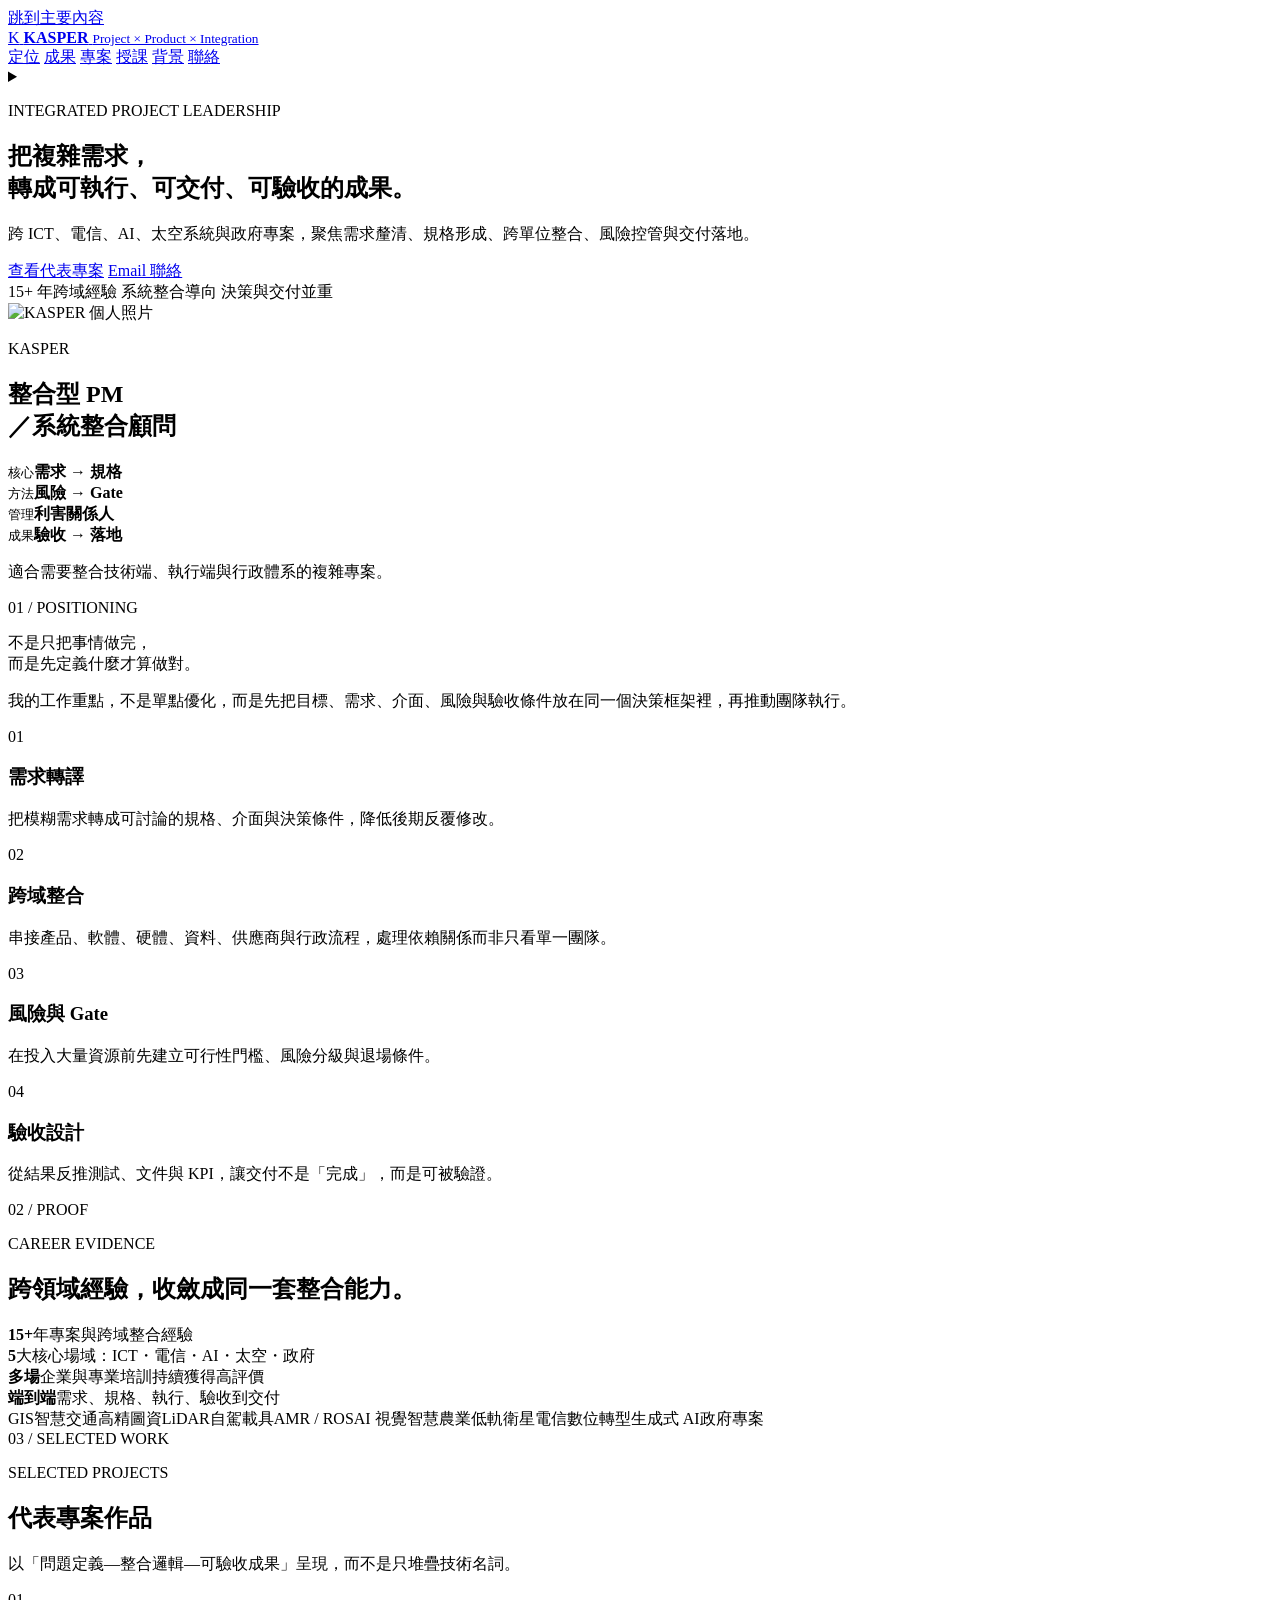
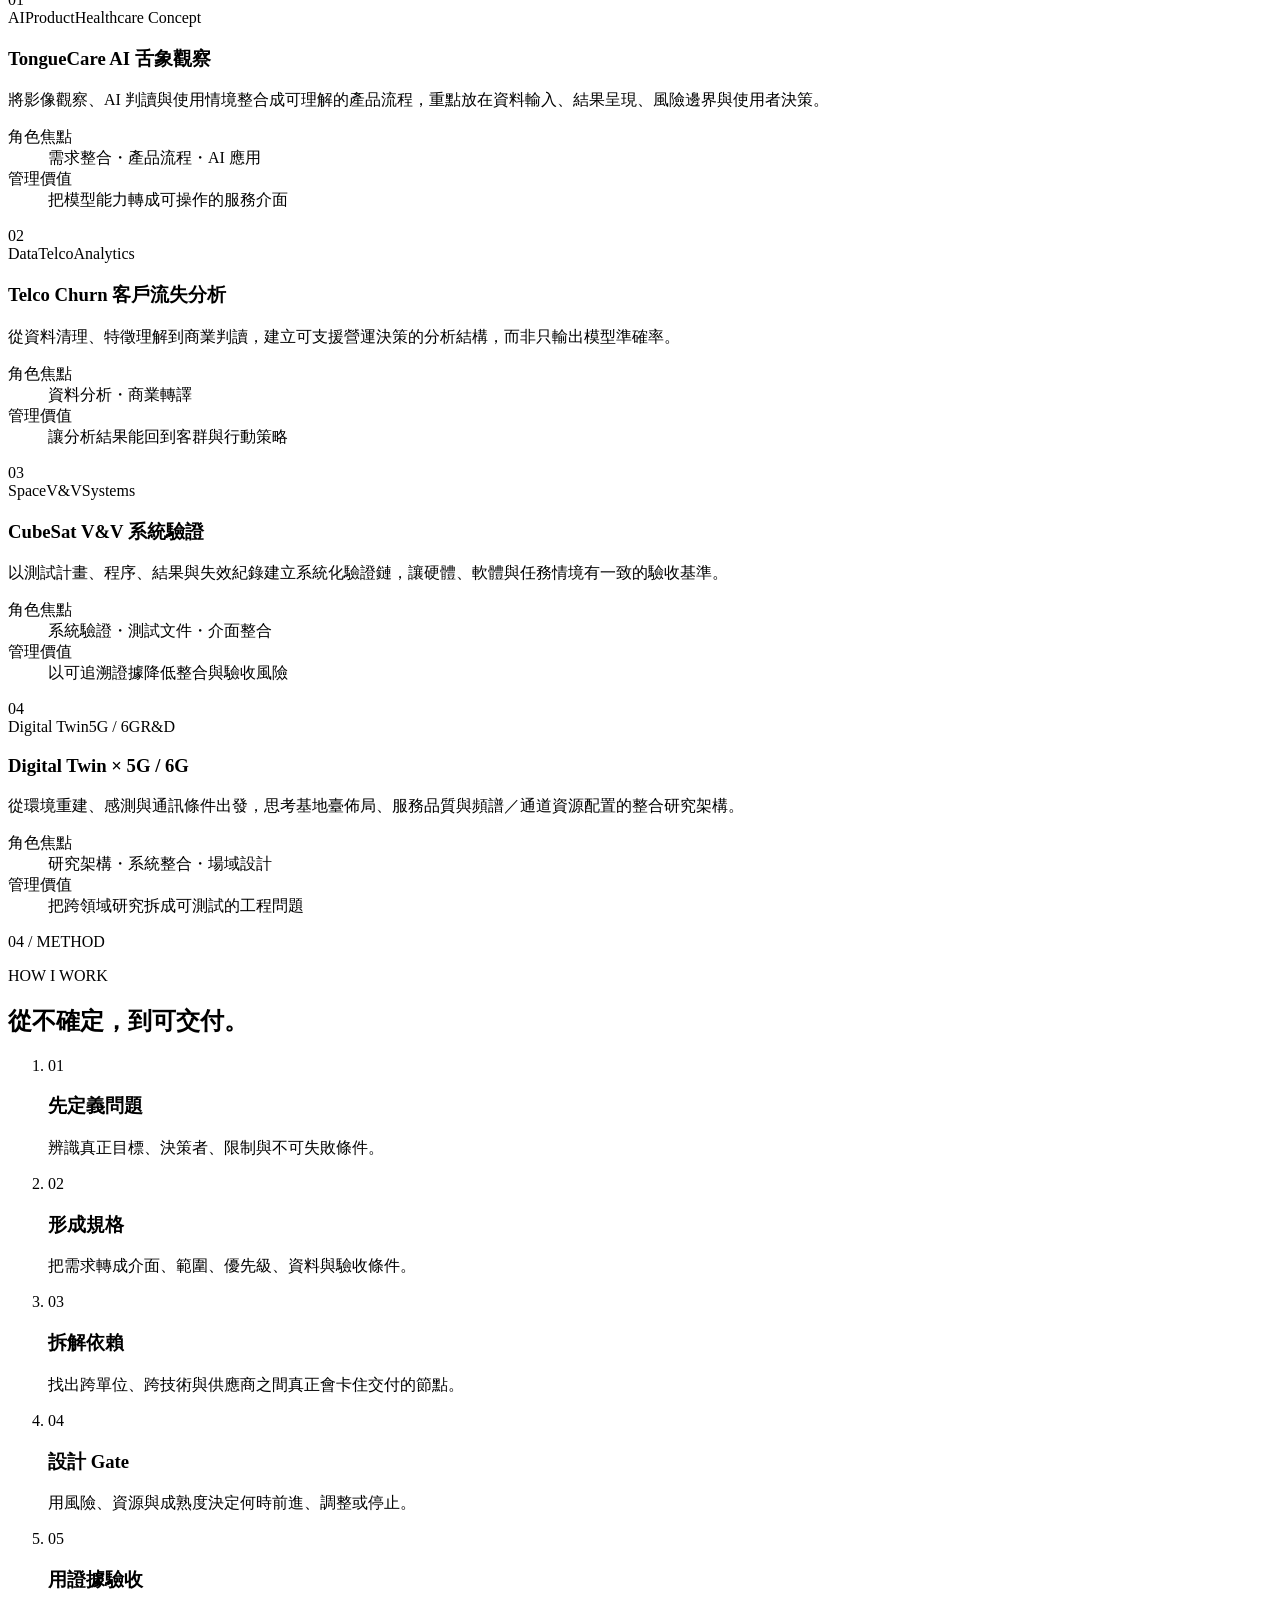
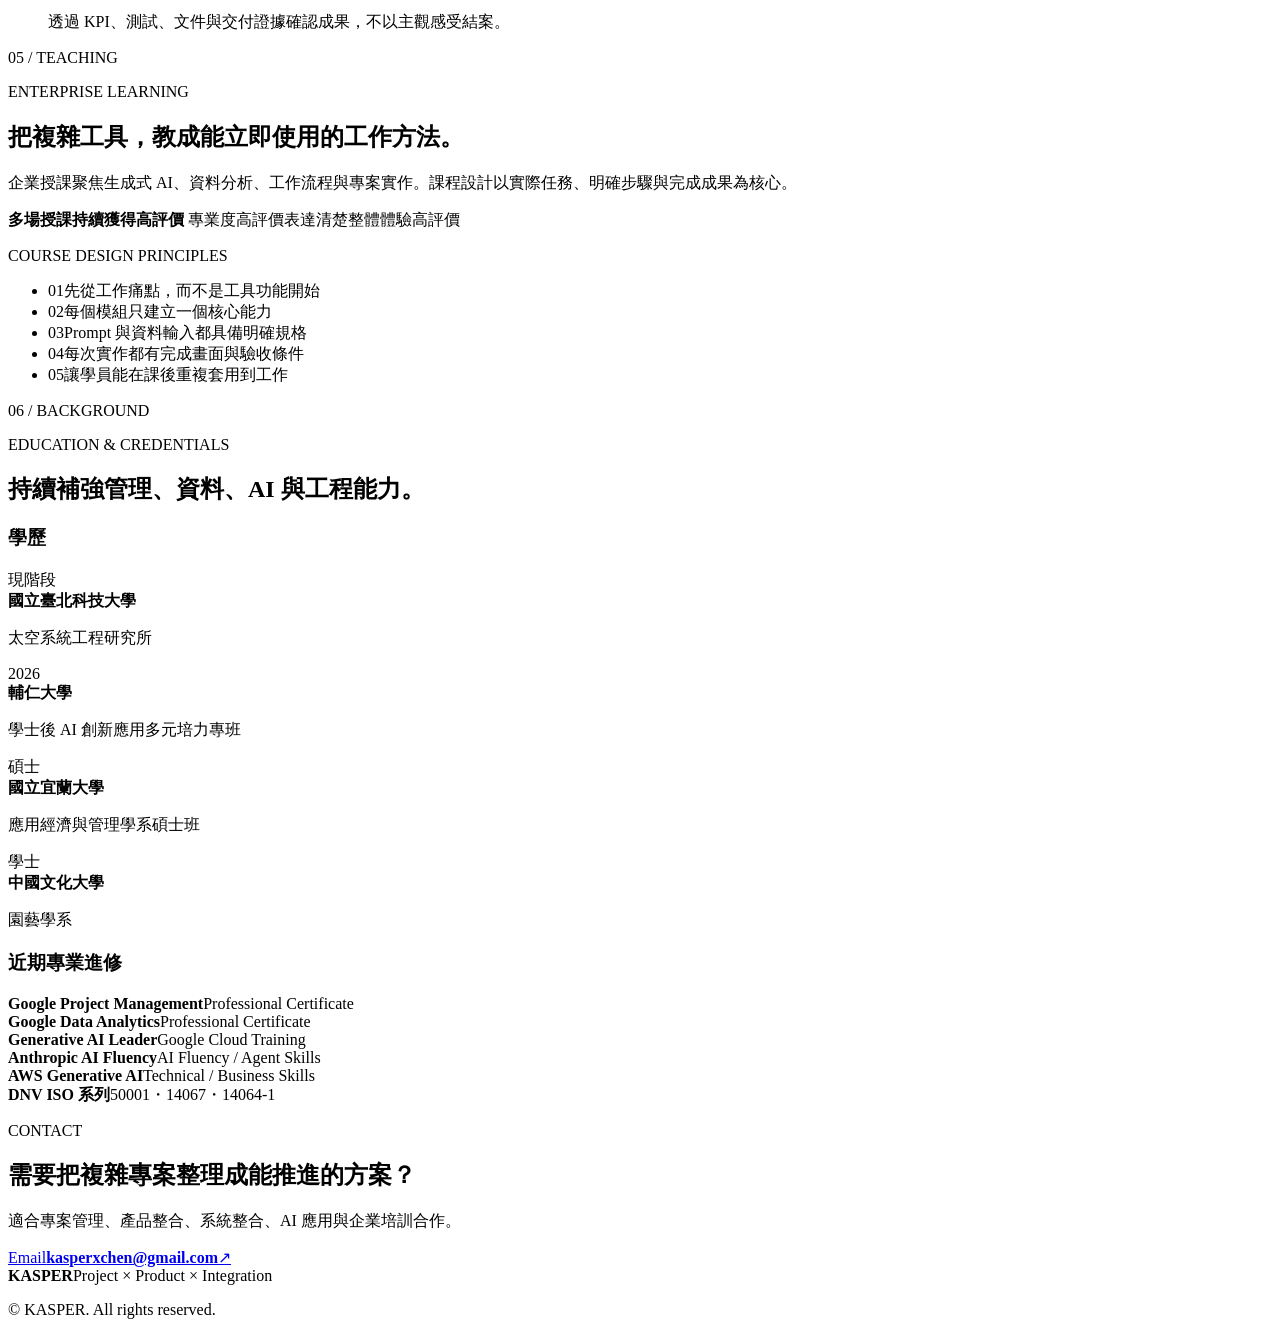
==== kasper-portfolio-v2/index.html @ 7331d490 "Create KASPER portfolio V2 structure" ====
<!doctype html>
<html lang="zh-Hant-TW">
<head>
  <meta charset="utf-8">
  <meta name="viewport" content="width=device-width, initial-scale=1, viewport-fit=cover">
  <meta name="robots" content="noindex,nofollow,noarchive,nosnippet">
  <meta name="color-scheme" content="light">
  <meta name="theme-color" content="#f5f1ea">
  <title>KASPER｜專案・產品・系統整合</title>
  <meta name="description" content="KASPER｜整合型專案與產品經理、系統整合顧問。聚焦需求轉譯、跨域整合、風險控管與可驗收交付。">
  <link rel="stylesheet" href="./styles.css">
  <script defer src="./app.js"></script>
</head>
<body>
  <a class="skip-link" href="#main">跳到主要內容</a>

  <header class="site-header" data-header>
    <div class="shell nav-shell">
      <a class="brand" href="#top" aria-label="KASPER 首頁">
        <span class="brand-mark" aria-hidden="true">K</span>
        <span class="brand-copy">
          <strong>KASPER</strong>
          <small>Project × Product × Integration</small>
        </span>
      </a>

      <nav class="desktop-nav" aria-label="主要導覽">
        <a href="#positioning">定位</a>
        <a href="#proof">成果</a>
        <a href="#projects">專案</a>
        <a href="#teaching">授課</a>
        <a href="#background">背景</a>
        <a class="nav-cta" href="mailto:kasperxchen@gmail.com">聯絡</a>
      </nav>

      <details class="mobile-nav">
        <summary aria-label="開啟導覽選單"><span></span><span></span><span></span></summary>
        <div class="mobile-nav-panel">
          <a href="#positioning">定位</a>
          <a href="#proof">成果</a>
          <a href="#projects">專案</a>
          <a href="#teaching">授課</a>
          <a href="#background">背景</a>
          <a href="mailto:kasperxchen@gmail.com">聯絡</a>
        </div>
      </details>
    </div>
  </header>

  <main id="main">
    <section class="hero" id="top">
      <div class="shell hero-grid">
        <div class="hero-copy reveal">
          <p class="eyebrow">INTEGRATED PROJECT LEADERSHIP</p>
          <h1>把複雜需求，<br>轉成<span>可執行、可交付、可驗收</span>的成果。</h1>
          <p class="hero-lead">跨 ICT、電信、AI、太空系統與政府專案，聚焦需求釐清、規格形成、跨單位整合、風險控管與交付落地。</p>
          <div class="hero-actions">
            <a class="button primary" href="#projects">查看代表專案</a>
            <a class="button secondary" href="mailto:kasperxchen@gmail.com">Email 聯絡</a>
          </div>
          <div class="hero-meta" aria-label="專業定位摘要">
            <span>15+ 年跨域經驗</span>
            <span>系統整合導向</span>
            <span>決策與交付並重</span>
          </div>
        </div>

        <aside class="hero-card reveal" aria-label="KASPER 專業摘要">
          <div class="hero-card-top">
            <div class="portrait-frame">
              <img src="https://avatars.githubusercontent.com/u/45165135?v=4" alt="KASPER 個人照片" width="480" height="480" loading="eager" decoding="async">
            </div>
            <div class="identity-block">
              <p class="identity-kicker">KASPER</p>
              <h2>整合型 PM<br>／系統整合顧問</h2>
            </div>
          </div>
          <div class="hero-card-grid">
            <div><small>核心</small><strong>需求 → 規格</strong></div>
            <div><small>方法</small><strong>風險 → Gate</strong></div>
            <div><small>管理</small><strong>利害關係人</strong></div>
            <div><small>成果</small><strong>驗收 → 落地</strong></div>
          </div>
          <p class="hero-card-note">適合需要整合技術端、執行端與行政體系的複雜專案。</p>
        </aside>
      </div>
    </section>

    <section class="statement" id="positioning">
      <div class="shell statement-grid">
        <div class="section-label reveal">01 / POSITIONING</div>
        <div class="statement-copy reveal">
          <p class="display-quote">不是只把事情做完，<br>而是先定義<span>什麼才算做對。</span></p>
          <p>我的工作重點，不是單點優化，而是先把目標、需求、介面、風險與驗收條件放在同一個決策框架裡，再推動團隊執行。</p>
        </div>
      </div>

      <div class="shell capability-grid">
        <article class="capability-card reveal"><span>01</span><h3>需求轉譯</h3><p>把模糊需求轉成可討論的規格、介面與決策條件，降低後期反覆修改。</p></article>
        <article class="capability-card reveal"><span>02</span><h3>跨域整合</h3><p>串接產品、軟體、硬體、資料、供應商與行政流程，處理依賴關係而非只看單一團隊。</p></article>
        <article class="capability-card reveal"><span>03</span><h3>風險與 Gate</h3><p>在投入大量資源前先建立可行性門檻、風險分級與退場條件。</p></article>
        <article class="capability-card reveal"><span>04</span><h3>驗收設計</h3><p>從結果反推測試、文件與 KPI，讓交付不是「完成」，而是可被驗證。</p></article>
      </div>
    </section>

    <section class="proof-section" id="proof">
      <div class="shell">
        <div class="section-heading reveal">
          <div class="section-label">02 / PROOF</div>
          <div><p class="eyebrow">CAREER EVIDENCE</p><h2>跨領域經驗，收斂成同一套整合能力。</h2></div>
        </div>
        <div class="proof-rail reveal">
          <div class="proof-item"><strong>15+</strong><span>年專案與跨域整合經驗</span></div>
          <div class="proof-item"><strong>5</strong><span>大核心場域：ICT・電信・AI・太空・政府</span></div>
          <div class="proof-item"><strong>多場</strong><span>企業與專業培訓持續獲得高評價</span></div>
          <div class="proof-item"><strong>端到端</strong><span>需求、規格、執行、驗收到交付</span></div>
        </div>
        <div class="domain-cloud reveal" aria-label="跨域經驗">
          <span>GIS</span><span>智慧交通</span><span>高精圖資</span><span>LiDAR</span><span>自駕載具</span><span>AMR / ROS</span><span>AI 視覺</span><span>智慧農業</span><span>低軌衛星</span><span>電信數位轉型</span><span>生成式 AI</span><span>政府專案</span>
        </div>
      </div>
    </section>

    <section class="projects-section" id="projects">
      <div class="shell">
        <div class="section-heading reveal">
          <div class="section-label">03 / SELECTED WORK</div>
          <div><p class="eyebrow">SELECTED PROJECTS</p><h2>代表專案作品</h2><p class="section-intro">以「問題定義—整合邏輯—可驗收成果」呈現，而不是只堆疊技術名詞。</p></div>
        </div>

        <div class="project-grid">
          <article class="project-card project-featured reveal">
            <div class="project-index">01</div>
            <div class="project-body">
              <div class="project-tags"><span>AI</span><span>Product</span><span>Healthcare Concept</span></div>
              <h3>TongueCare AI 舌象觀察</h3>
              <p>將影像觀察、AI 判讀與使用情境整合成可理解的產品流程，重點放在資料輸入、結果呈現、風險邊界與使用者決策。</p>
              <dl><div><dt>角色焦點</dt><dd>需求整合・產品流程・AI 應用</dd></div><div><dt>管理價值</dt><dd>把模型能力轉成可操作的服務介面</dd></div></dl>
            </div>
          </article>

          <article class="project-card reveal">
            <div class="project-index">02</div>
            <div class="project-body">
              <div class="project-tags"><span>Data</span><span>Telco</span><span>Analytics</span></div>
              <h3>Telco Churn 客戶流失分析</h3>
              <p>從資料清理、特徵理解到商業判讀，建立可支援營運決策的分析結構，而非只輸出模型準確率。</p>
              <dl><div><dt>角色焦點</dt><dd>資料分析・商業轉譯</dd></div><div><dt>管理價值</dt><dd>讓分析結果能回到客群與行動策略</dd></div></dl>
            </div>
          </article>

          <article class="project-card reveal">
            <div class="project-index">03</div>
            <div class="project-body">
              <div class="project-tags"><span>Space</span><span>V&amp;V</span><span>Systems</span></div>
              <h3>CubeSat V&amp;V 系統驗證</h3>
              <p>以測試計畫、程序、結果與失效紀錄建立系統化驗證鏈，讓硬體、軟體與任務情境有一致的驗收基準。</p>
              <dl><div><dt>角色焦點</dt><dd>系統驗證・測試文件・介面整合</dd></div><div><dt>管理價值</dt><dd>以可追溯證據降低整合與驗收風險</dd></div></dl>
            </div>
          </article>

          <article class="project-card reveal">
            <div class="project-index">04</div>
            <div class="project-body">
              <div class="project-tags"><span>Digital Twin</span><span>5G / 6G</span><span>R&amp;D</span></div>
              <h3>Digital Twin × 5G / 6G</h3>
              <p>從環境重建、感測與通訊條件出發，思考基地臺佈局、服務品質與頻譜／通道資源配置的整合研究架構。</p>
              <dl><div><dt>角色焦點</dt><dd>研究架構・系統整合・場域設計</dd></div><div><dt>管理價值</dt><dd>把跨領域研究拆成可測試的工程問題</dd></div></dl>
            </div>
          </article>
        </div>
      </div>
    </section>

    <section class="method-section">
      <div class="shell">
        <div class="section-heading reveal">
          <div class="section-label">04 / METHOD</div>
          <div><p class="eyebrow">HOW I WORK</p><h2>從不確定，到可交付。</h2></div>
        </div>
        <ol class="method-list">
          <li class="reveal"><span>01</span><div><h3>先定義問題</h3><p>辨識真正目標、決策者、限制與不可失敗條件。</p></div></li>
          <li class="reveal"><span>02</span><div><h3>形成規格</h3><p>把需求轉成介面、範圍、優先級、資料與驗收條件。</p></div></li>
          <li class="reveal"><span>03</span><div><h3>拆解依賴</h3><p>找出跨單位、跨技術與供應商之間真正會卡住交付的節點。</p></div></li>
          <li class="reveal"><span>04</span><div><h3>設計 Gate</h3><p>用風險、資源與成熟度決定何時前進、調整或停止。</p></div></li>
          <li class="reveal"><span>05</span><div><h3>用證據驗收</h3><p>透過 KPI、測試、文件與交付證據確認成果，不以主觀感受結案。</p></div></li>
        </ol>
      </div>
    </section>

    <section class="teaching-section" id="teaching">
      <div class="shell teaching-grid">
        <div class="teaching-copy reveal">
          <div class="section-label">05 / TEACHING</div>
          <p class="eyebrow">ENTERPRISE LEARNING</p>
          <h2>把複雜工具，教成能立即使用的工作方法。</h2>
          <p>企業授課聚焦生成式 AI、資料分析、工作流程與專案實作。課程設計以實際任務、明確步驟與完成成果為核心。</p>
          <div class="teaching-proof">
            <strong>多場授課持續獲得高評價</strong>
            <span>專業度高評價</span><span>表達清楚</span><span>整體體驗高評價</span>
          </div>
        </div>
        <div class="teaching-panel reveal">
          <p class="panel-kicker">COURSE DESIGN PRINCIPLES</p>
          <ul>
            <li><span>01</span>先從工作痛點，而不是工具功能開始</li>
            <li><span>02</span>每個模組只建立一個核心能力</li>
            <li><span>03</span>Prompt 與資料輸入都具備明確規格</li>
            <li><span>04</span>每次實作都有完成畫面與驗收條件</li>
            <li><span>05</span>讓學員能在課後重複套用到工作</li>
          </ul>
        </div>
      </div>
    </section>

    <section class="background-section" id="background">
      <div class="shell">
        <div class="section-heading reveal">
          <div class="section-label">06 / BACKGROUND</div>
          <div><p class="eyebrow">EDUCATION & CREDENTIALS</p><h2>持續補強管理、資料、AI 與工程能力。</h2></div>
        </div>
        <div class="background-grid">
          <div class="background-column reveal">
            <h3>學歷</h3>
            <div class="timeline-item"><span>現階段</span><div><strong>國立臺北科技大學</strong><p>太空系統工程研究所</p></div></div>
            <div class="timeline-item"><span>2026</span><div><strong>輔仁大學</strong><p>學士後 AI 創新應用多元培力專班</p></div></div>
            <div class="timeline-item"><span>碩士</span><div><strong>國立宜蘭大學</strong><p>應用經濟與管理學系碩士班</p></div></div>
            <div class="timeline-item"><span>學士</span><div><strong>中國文化大學</strong><p>園藝學系</p></div></div>
          </div>
          <div class="background-column reveal">
            <h3>近期專業進修</h3>
            <div class="credential-stack">
              <div><strong>Google Project Management</strong><span>Professional Certificate</span></div>
              <div><strong>Google Data Analytics</strong><span>Professional Certificate</span></div>
              <div><strong>Generative AI Leader</strong><span>Google Cloud Training</span></div>
              <div><strong>Anthropic AI Fluency</strong><span>AI Fluency / Agent Skills</span></div>
              <div><strong>AWS Generative AI</strong><span>Technical / Business Skills</span></div>
              <div><strong>DNV ISO 系列</strong><span>50001・14067・14064-1</span></div>
            </div>
          </div>
        </div>
      </div>
    </section>

    <section class="contact-section">
      <div class="shell contact-card reveal">
        <div>
          <p class="eyebrow">CONTACT</p>
          <h2>需要把複雜專案整理成能推進的方案？</h2>
          <p>適合專案管理、產品整合、系統整合、AI 應用與企業培訓合作。</p>
        </div>
        <a class="contact-link" href="mailto:kasperxchen@gmail.com"><span>Email</span><strong>kasperxchen@gmail.com</strong><span aria-hidden="true">↗</span></a>
      </div>
    </section>
  </main>

  <footer class="site-footer">
    <div class="shell footer-inner">
      <div><strong>KASPER</strong><span>Project × Product × Integration</span></div>
      <p>© <span data-year></span> KASPER. All rights reserved.</p>
    </div>
  </footer>
</body>
</html>
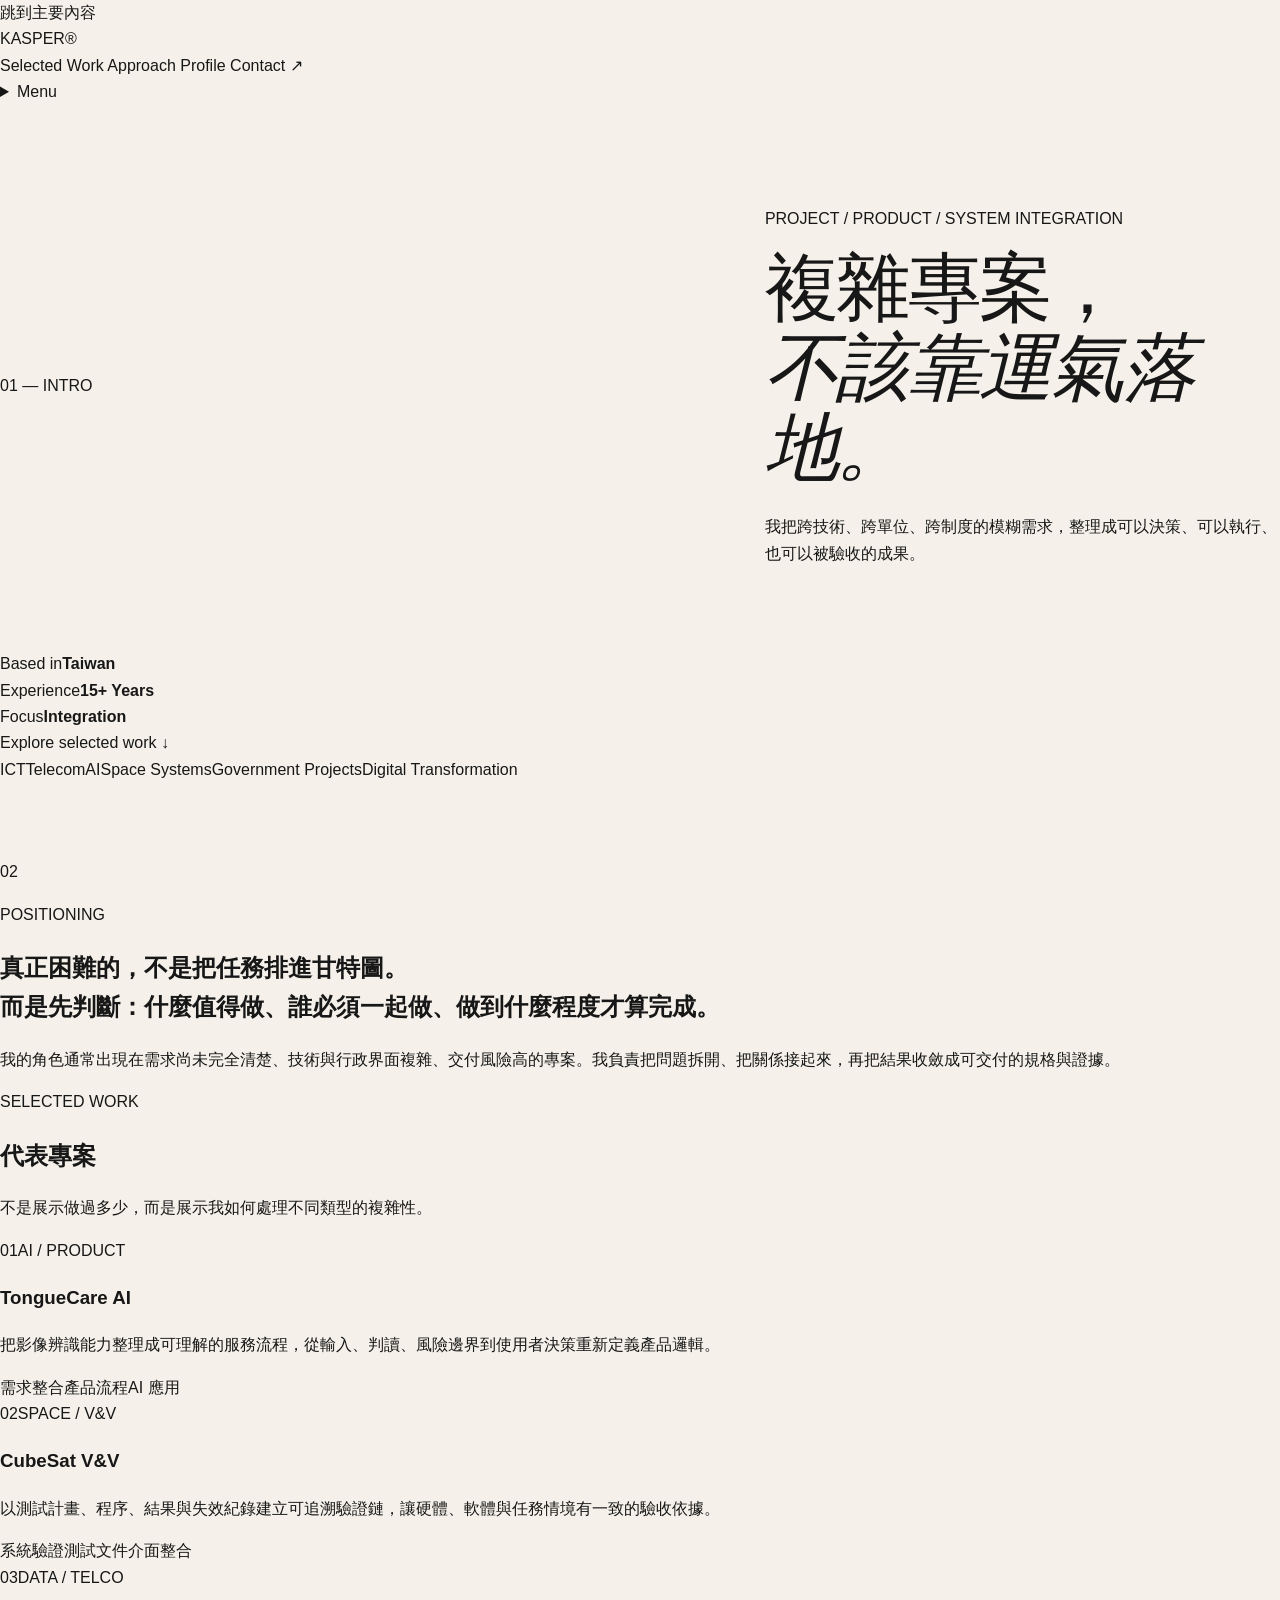
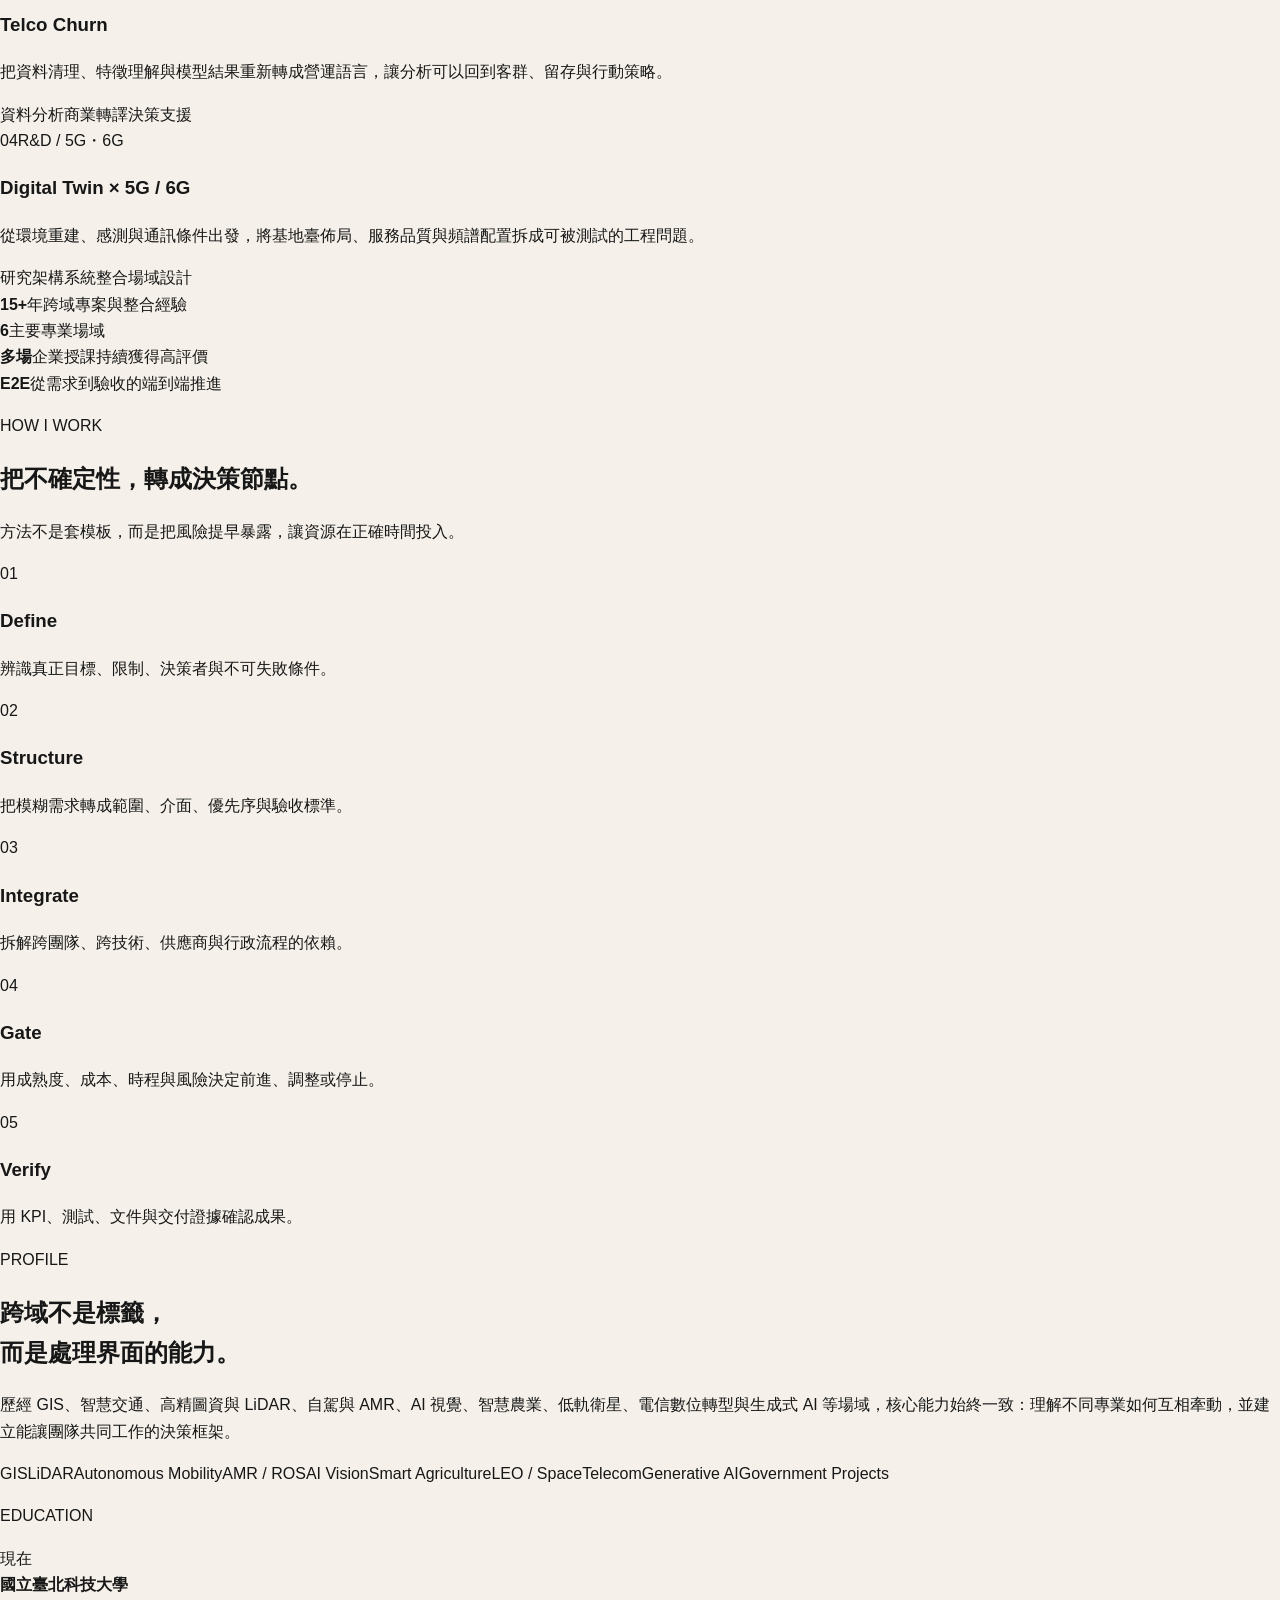
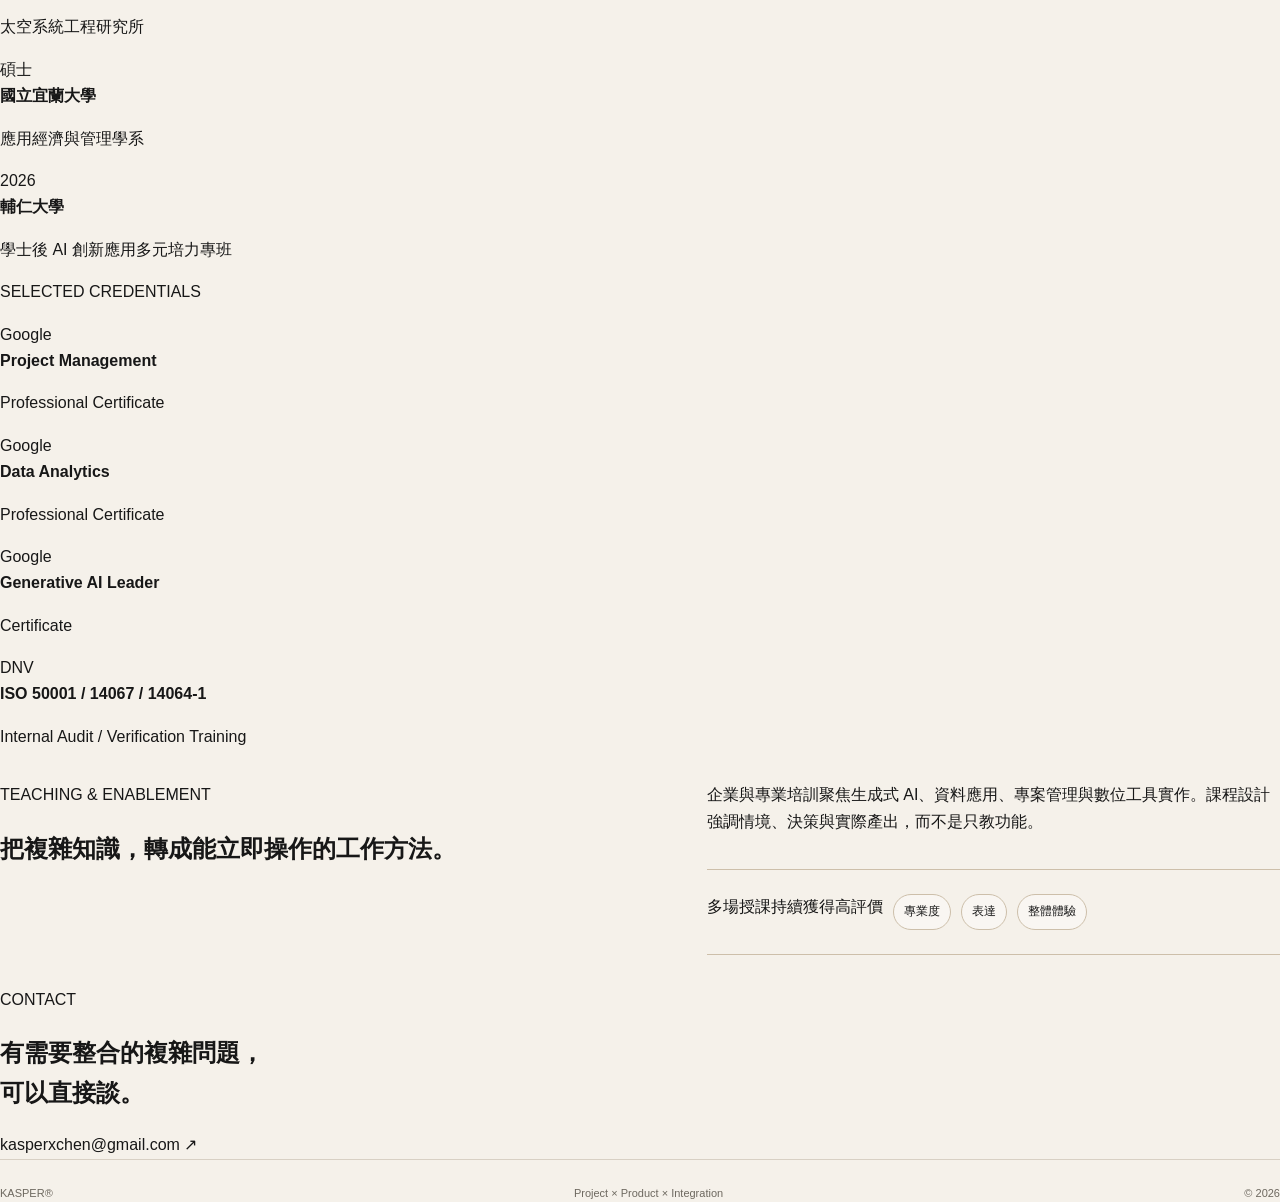
==== commit 8942f97f: "Redesign portfolio with premium editorial direction" ====
--- a/kasper-portfolio-v2/index.html
+++ b/kasper-portfolio-v2/index.html
@@ -2,46 +2,33 @@
 <html lang="zh-Hant-TW">
 <head>
   <meta charset="utf-8">
-  <meta name="viewport" content="width=device-width, initial-scale=1, viewport-fit=cover">
+  <meta name="viewport" content="width=device-width,initial-scale=1,viewport-fit=cover">
   <meta name="robots" content="noindex,nofollow,noarchive,nosnippet">
-  <meta name="color-scheme" content="light">
-  <meta name="theme-color" content="#f5f1ea">
-  <title>KASPER｜專案・產品・系統整合</title>
-  <meta name="description" content="KASPER｜整合型專案與產品經理、系統整合顧問。聚焦需求轉譯、跨域整合、風險控管與可驗收交付。">
+  <meta name="theme-color" content="#0d0d0d">
+  <title>KASPER｜Complex Projects, Made Deliverable.</title>
+  <meta name="description" content="KASPER｜整合型專案與產品經理、系統整合顧問。跨 ICT、電信、AI、太空系統與政府專案，專注需求轉譯、跨域整合、風險控管與可驗收交付。">
   <link rel="stylesheet" href="./styles.css">
   <script defer src="./app.js"></script>
 </head>
 <body>
-  <a class="skip-link" href="#main">跳到主要內容</a>
-
-  <header class="site-header" data-header>
-    <div class="shell nav-shell">
-      <a class="brand" href="#top" aria-label="KASPER 首頁">
-        <span class="brand-mark" aria-hidden="true">K</span>
-        <span class="brand-copy">
-          <strong>KASPER</strong>
-          <small>Project × Product × Integration</small>
-        </span>
-      </a>
-
-      <nav class="desktop-nav" aria-label="主要導覽">
-        <a href="#positioning">定位</a>
-        <a href="#proof">成果</a>
-        <a href="#projects">專案</a>
-        <a href="#teaching">授課</a>
-        <a href="#background">背景</a>
-        <a class="nav-cta" href="mailto:kasperxchen@gmail.com">聯絡</a>
+  <a class="skip" href="#main">跳到主要內容</a>
+
+  <header class="topbar">
+    <div class="wrap nav">
+      <a class="wordmark" href="#top" aria-label="KASPER 首頁">KASPER<span>®</span></a>
+      <nav class="navlinks" aria-label="主要導覽">
+        <a href="#work">Selected Work</a>
+        <a href="#approach">Approach</a>
+        <a href="#profile">Profile</a>
+        <a href="mailto:kasperxchen@gmail.com">Contact ↗</a>
       </nav>
-
-      <details class="mobile-nav">
-        <summary aria-label="開啟導覽選單"><span></span><span></span><span></span></summary>
-        <div class="mobile-nav-panel">
-          <a href="#positioning">定位</a>
-          <a href="#proof">成果</a>
-          <a href="#projects">專案</a>
-          <a href="#teaching">授課</a>
-          <a href="#background">背景</a>
-          <a href="mailto:kasperxchen@gmail.com">聯絡</a>
+      <details class="mobile-menu">
+        <summary aria-label="開啟選單">Menu</summary>
+        <div class="mobile-panel">
+          <a href="#work">Selected Work</a>
+          <a href="#approach">Approach</a>
+          <a href="#profile">Profile</a>
+          <a href="mailto:kasperxchen@gmail.com">Contact ↗</a>
         </div>
       </details>
     </div>
@@ -49,216 +36,170 @@
 
   <main id="main">
     <section class="hero" id="top">
-      <div class="shell hero-grid">
-        <div class="hero-copy reveal">
-          <p class="eyebrow">INTEGRATED PROJECT LEADERSHIP</p>
-          <h1>把複雜需求，<br>轉成<span>可執行、可交付、可驗收</span>的成果。</h1>
-          <p class="hero-lead">跨 ICT、電信、AI、太空系統與政府專案，聚焦需求釐清、規格形成、跨單位整合、風險控管與交付落地。</p>
-          <div class="hero-actions">
-            <a class="button primary" href="#projects">查看代表專案</a>
-            <a class="button secondary" href="mailto:kasperxchen@gmail.com">Email 聯絡</a>
-          </div>
-          <div class="hero-meta" aria-label="專業定位摘要">
-            <span>15+ 年跨域經驗</span>
-            <span>系統整合導向</span>
-            <span>決策與交付並重</span>
-          </div>
-        </div>
-
-        <aside class="hero-card reveal" aria-label="KASPER 專業摘要">
-          <div class="hero-card-top">
-            <div class="portrait-frame">
-              <img src="https://avatars.githubusercontent.com/u/45165135?v=4" alt="KASPER 個人照片" width="480" height="480" loading="eager" decoding="async">
-            </div>
-            <div class="identity-block">
-              <p class="identity-kicker">KASPER</p>
-              <h2>整合型 PM<br>／系統整合顧問</h2>
-            </div>
-          </div>
-          <div class="hero-card-grid">
-            <div><small>核心</small><strong>需求 → 規格</strong></div>
-            <div><small>方法</small><strong>風險 → Gate</strong></div>
-            <div><small>管理</small><strong>利害關係人</strong></div>
-            <div><small>成果</small><strong>驗收 → 落地</strong></div>
-          </div>
-          <p class="hero-card-note">適合需要整合技術端、執行端與行政體系的複雜專案。</p>
-        </aside>
-      </div>
-    </section>
-
-    <section class="statement" id="positioning">
-      <div class="shell statement-grid">
-        <div class="section-label reveal">01 / POSITIONING</div>
-        <div class="statement-copy reveal">
-          <p class="display-quote">不是只把事情做完，<br>而是先定義<span>什麼才算做對。</span></p>
-          <p>我的工作重點，不是單點優化，而是先把目標、需求、介面、風險與驗收條件放在同一個決策框架裡，再推動團隊執行。</p>
-        </div>
-      </div>
-
-      <div class="shell capability-grid">
-        <article class="capability-card reveal"><span>01</span><h3>需求轉譯</h3><p>把模糊需求轉成可討論的規格、介面與決策條件，降低後期反覆修改。</p></article>
-        <article class="capability-card reveal"><span>02</span><h3>跨域整合</h3><p>串接產品、軟體、硬體、資料、供應商與行政流程，處理依賴關係而非只看單一團隊。</p></article>
-        <article class="capability-card reveal"><span>03</span><h3>風險與 Gate</h3><p>在投入大量資源前先建立可行性門檻、風險分級與退場條件。</p></article>
-        <article class="capability-card reveal"><span>04</span><h3>驗收設計</h3><p>從結果反推測試、文件與 KPI，讓交付不是「完成」，而是可被驗證。</p></article>
-      </div>
-    </section>
-
-    <section class="proof-section" id="proof">
-      <div class="shell">
-        <div class="section-heading reveal">
-          <div class="section-label">02 / PROOF</div>
-          <div><p class="eyebrow">CAREER EVIDENCE</p><h2>跨領域經驗，收斂成同一套整合能力。</h2></div>
-        </div>
-        <div class="proof-rail reveal">
-          <div class="proof-item"><strong>15+</strong><span>年專案與跨域整合經驗</span></div>
-          <div class="proof-item"><strong>5</strong><span>大核心場域：ICT・電信・AI・太空・政府</span></div>
-          <div class="proof-item"><strong>多場</strong><span>企業與專業培訓持續獲得高評價</span></div>
-          <div class="proof-item"><strong>端到端</strong><span>需求、規格、執行、驗收到交付</span></div>
-        </div>
-        <div class="domain-cloud reveal" aria-label="跨域經驗">
-          <span>GIS</span><span>智慧交通</span><span>高精圖資</span><span>LiDAR</span><span>自駕載具</span><span>AMR / ROS</span><span>AI 視覺</span><span>智慧農業</span><span>低軌衛星</span><span>電信數位轉型</span><span>生成式 AI</span><span>政府專案</span>
-        </div>
-      </div>
-    </section>
-
-    <section class="projects-section" id="projects">
-      <div class="shell">
-        <div class="section-heading reveal">
-          <div class="section-label">03 / SELECTED WORK</div>
-          <div><p class="eyebrow">SELECTED PROJECTS</p><h2>代表專案作品</h2><p class="section-intro">以「問題定義—整合邏輯—可驗收成果」呈現，而不是只堆疊技術名詞。</p></div>
-        </div>
-
-        <div class="project-grid">
-          <article class="project-card project-featured reveal">
-            <div class="project-index">01</div>
-            <div class="project-body">
-              <div class="project-tags"><span>AI</span><span>Product</span><span>Healthcare Concept</span></div>
-              <h3>TongueCare AI 舌象觀察</h3>
-              <p>將影像觀察、AI 判讀與使用情境整合成可理解的產品流程，重點放在資料輸入、結果呈現、風險邊界與使用者決策。</p>
-              <dl><div><dt>角色焦點</dt><dd>需求整合・產品流程・AI 應用</dd></div><div><dt>管理價值</dt><dd>把模型能力轉成可操作的服務介面</dd></div></dl>
-            </div>
-          </article>
-
-          <article class="project-card reveal">
-            <div class="project-index">02</div>
-            <div class="project-body">
-              <div class="project-tags"><span>Data</span><span>Telco</span><span>Analytics</span></div>
-              <h3>Telco Churn 客戶流失分析</h3>
-              <p>從資料清理、特徵理解到商業判讀，建立可支援營運決策的分析結構，而非只輸出模型準確率。</p>
-              <dl><div><dt>角色焦點</dt><dd>資料分析・商業轉譯</dd></div><div><dt>管理價值</dt><dd>讓分析結果能回到客群與行動策略</dd></div></dl>
-            </div>
-          </article>
-
-          <article class="project-card reveal">
-            <div class="project-index">03</div>
-            <div class="project-body">
-              <div class="project-tags"><span>Space</span><span>V&amp;V</span><span>Systems</span></div>
-              <h3>CubeSat V&amp;V 系統驗證</h3>
-              <p>以測試計畫、程序、結果與失效紀錄建立系統化驗證鏈，讓硬體、軟體與任務情境有一致的驗收基準。</p>
-              <dl><div><dt>角色焦點</dt><dd>系統驗證・測試文件・介面整合</dd></div><div><dt>管理價值</dt><dd>以可追溯證據降低整合與驗收風險</dd></div></dl>
-            </div>
-          </article>
-
-          <article class="project-card reveal">
-            <div class="project-index">04</div>
-            <div class="project-body">
-              <div class="project-tags"><span>Digital Twin</span><span>5G / 6G</span><span>R&amp;D</span></div>
-              <h3>Digital Twin × 5G / 6G</h3>
-              <p>從環境重建、感測與通訊條件出發，思考基地臺佈局、服務品質與頻譜／通道資源配置的整合研究架構。</p>
-              <dl><div><dt>角色焦點</dt><dd>研究架構・系統整合・場域設計</dd></div><div><dt>管理價值</dt><dd>把跨領域研究拆成可測試的工程問題</dd></div></dl>
-            </div>
-          </article>
-        </div>
-      </div>
-    </section>
-
-    <section class="method-section">
-      <div class="shell">
-        <div class="section-heading reveal">
-          <div class="section-label">04 / METHOD</div>
-          <div><p class="eyebrow">HOW I WORK</p><h2>從不確定，到可交付。</h2></div>
-        </div>
-        <ol class="method-list">
-          <li class="reveal"><span>01</span><div><h3>先定義問題</h3><p>辨識真正目標、決策者、限制與不可失敗條件。</p></div></li>
-          <li class="reveal"><span>02</span><div><h3>形成規格</h3><p>把需求轉成介面、範圍、優先級、資料與驗收條件。</p></div></li>
-          <li class="reveal"><span>03</span><div><h3>拆解依賴</h3><p>找出跨單位、跨技術與供應商之間真正會卡住交付的節點。</p></div></li>
-          <li class="reveal"><span>04</span><div><h3>設計 Gate</h3><p>用風險、資源與成熟度決定何時前進、調整或停止。</p></div></li>
-          <li class="reveal"><span>05</span><div><h3>用證據驗收</h3><p>透過 KPI、測試、文件與交付證據確認成果，不以主觀感受結案。</p></div></li>
-        </ol>
-      </div>
-    </section>
-
-    <section class="teaching-section" id="teaching">
-      <div class="shell teaching-grid">
-        <div class="teaching-copy reveal">
-          <div class="section-label">05 / TEACHING</div>
-          <p class="eyebrow">ENTERPRISE LEARNING</p>
-          <h2>把複雜工具，教成能立即使用的工作方法。</h2>
-          <p>企業授課聚焦生成式 AI、資料分析、工作流程與專案實作。課程設計以實際任務、明確步驟與完成成果為核心。</p>
-          <div class="teaching-proof">
-            <strong>多場授課持續獲得高評價</strong>
-            <span>專業度高評價</span><span>表達清楚</span><span>整體體驗高評價</span>
-          </div>
-        </div>
-        <div class="teaching-panel reveal">
-          <p class="panel-kicker">COURSE DESIGN PRINCIPLES</p>
-          <ul>
-            <li><span>01</span>先從工作痛點，而不是工具功能開始</li>
-            <li><span>02</span>每個模組只建立一個核心能力</li>
-            <li><span>03</span>Prompt 與資料輸入都具備明確規格</li>
-            <li><span>04</span>每次實作都有完成畫面與驗收條件</li>
-            <li><span>05</span>讓學員能在課後重複套用到工作</li>
-          </ul>
-        </div>
-      </div>
-    </section>
-
-    <section class="background-section" id="background">
-      <div class="shell">
-        <div class="section-heading reveal">
-          <div class="section-label">06 / BACKGROUND</div>
-          <div><p class="eyebrow">EDUCATION & CREDENTIALS</p><h2>持續補強管理、資料、AI 與工程能力。</h2></div>
-        </div>
-        <div class="background-grid">
-          <div class="background-column reveal">
-            <h3>學歷</h3>
-            <div class="timeline-item"><span>現階段</span><div><strong>國立臺北科技大學</strong><p>太空系統工程研究所</p></div></div>
-            <div class="timeline-item"><span>2026</span><div><strong>輔仁大學</strong><p>學士後 AI 創新應用多元培力專班</p></div></div>
-            <div class="timeline-item"><span>碩士</span><div><strong>國立宜蘭大學</strong><p>應用經濟與管理學系碩士班</p></div></div>
-            <div class="timeline-item"><span>學士</span><div><strong>中國文化大學</strong><p>園藝學系</p></div></div>
-          </div>
-          <div class="background-column reveal">
-            <h3>近期專業進修</h3>
-            <div class="credential-stack">
-              <div><strong>Google Project Management</strong><span>Professional Certificate</span></div>
-              <div><strong>Google Data Analytics</strong><span>Professional Certificate</span></div>
-              <div><strong>Generative AI Leader</strong><span>Google Cloud Training</span></div>
-              <div><strong>Anthropic AI Fluency</strong><span>AI Fluency / Agent Skills</span></div>
-              <div><strong>AWS Generative AI</strong><span>Technical / Business Skills</span></div>
-              <div><strong>DNV ISO 系列</strong><span>50001・14067・14064-1</span></div>
-            </div>
-          </div>
-        </div>
-      </div>
-    </section>
-
-    <section class="contact-section">
-      <div class="shell contact-card reveal">
-        <div>
-          <p class="eyebrow">CONTACT</p>
-          <h2>需要把複雜專案整理成能推進的方案？</h2>
-          <p>適合專案管理、產品整合、系統整合、AI 應用與企業培訓合作。</p>
-        </div>
-        <a class="contact-link" href="mailto:kasperxchen@gmail.com"><span>Email</span><strong>kasperxchen@gmail.com</strong><span aria-hidden="true">↗</span></a>
+      <div class="wrap hero-grid">
+        <div class="hero-index">01 — INTRO</div>
+        <div class="hero-copy">
+          <p class="overline">PROJECT / PRODUCT / SYSTEM INTEGRATION</p>
+          <h1>複雜專案，<br><em>不該靠運氣落地。</em></h1>
+          <p class="lead">我把跨技術、跨單位、跨制度的模糊需求，整理成可以決策、可以執行、也可以被驗收的成果。</p>
+        </div>
+        <div class="hero-side">
+          <div class="mono-line"><span>Based in</span><strong>Taiwan</strong></div>
+          <div class="mono-line"><span>Experience</span><strong>15+ Years</strong></div>
+          <div class="mono-line"><span>Focus</span><strong>Integration</strong></div>
+          <a class="text-link" href="#work">Explore selected work ↓</a>
+        </div>
+      </div>
+      <div class="wrap hero-rule"></div>
+      <div class="wrap marquee" aria-label="專業領域">
+        <span>ICT</span><span>Telecom</span><span>AI</span><span>Space Systems</span><span>Government Projects</span><span>Digital Transformation</span>
+      </div>
+    </section>
+
+    <section class="manifesto">
+      <div class="wrap split">
+        <div class="section-no">02</div>
+        <div class="manifesto-copy">
+          <p class="kicker">POSITIONING</p>
+          <h2>真正困難的，不是把任務排進甘特圖。<br>而是先判斷：<strong>什麼值得做、誰必須一起做、做到什麼程度才算完成。</strong></h2>
+          <p>我的角色通常出現在需求尚未完全清楚、技術與行政界面複雜、交付風險高的專案。我負責把問題拆開、把關係接起來，再把結果收斂成可交付的規格與證據。</p>
+        </div>
+      </div>
+    </section>
+
+    <section class="work" id="work">
+      <div class="wrap section-head">
+        <div>
+          <p class="kicker">SELECTED WORK</p>
+          <h2>代表專案</h2>
+        </div>
+        <p class="section-note">不是展示做過多少，而是展示我如何處理不同類型的複雜性。</p>
+      </div>
+
+      <div class="wrap cases">
+        <article class="case case-dark">
+          <div class="case-top"><span>01</span><span>AI / PRODUCT</span></div>
+          <div class="case-main">
+            <h3>TongueCare AI</h3>
+            <p>把影像辨識能力整理成可理解的服務流程，從輸入、判讀、風險邊界到使用者決策重新定義產品邏輯。</p>
+          </div>
+          <div class="case-foot"><span>需求整合</span><span>產品流程</span><span>AI 應用</span></div>
+        </article>
+
+        <article class="case">
+          <div class="case-top"><span>02</span><span>SPACE / V&V</span></div>
+          <div class="case-main">
+            <h3>CubeSat V&amp;V</h3>
+            <p>以測試計畫、程序、結果與失效紀錄建立可追溯驗證鏈，讓硬體、軟體與任務情境有一致的驗收依據。</p>
+          </div>
+          <div class="case-foot"><span>系統驗證</span><span>測試文件</span><span>介面整合</span></div>
+        </article>
+
+        <article class="case">
+          <div class="case-top"><span>03</span><span>DATA / TELCO</span></div>
+          <div class="case-main">
+            <h3>Telco Churn</h3>
+            <p>把資料清理、特徵理解與模型結果重新轉成營運語言，讓分析可以回到客群、留存與行動策略。</p>
+          </div>
+          <div class="case-foot"><span>資料分析</span><span>商業轉譯</span><span>決策支援</span></div>
+        </article>
+
+        <article class="case case-accent">
+          <div class="case-top"><span>04</span><span>R&amp;D / 5G・6G</span></div>
+          <div class="case-main">
+            <h3>Digital Twin × 5G / 6G</h3>
+            <p>從環境重建、感測與通訊條件出發，將基地臺佈局、服務品質與頻譜配置拆成可被測試的工程問題。</p>
+          </div>
+          <div class="case-foot"><span>研究架構</span><span>系統整合</span><span>場域設計</span></div>
+        </article>
+      </div>
+    </section>
+
+    <section class="evidence">
+      <div class="wrap evidence-grid">
+        <div class="stat"><strong>15+</strong><span>年跨域專案與整合經驗</span></div>
+        <div class="stat"><strong>6</strong><span>主要專業場域</span></div>
+        <div class="stat"><strong>多場</strong><span>企業授課持續獲得高評價</span></div>
+        <div class="stat"><strong>E2E</strong><span>從需求到驗收的端到端推進</span></div>
+      </div>
+    </section>
+
+    <section class="approach" id="approach">
+      <div class="wrap section-head inverse">
+        <div>
+          <p class="kicker">HOW I WORK</p>
+          <h2>把不確定性，轉成決策節點。</h2>
+        </div>
+        <p class="section-note">方法不是套模板，而是把風險提早暴露，讓資源在正確時間投入。</p>
+      </div>
+      <div class="wrap steps">
+        <div class="step"><span>01</span><h3>Define</h3><p>辨識真正目標、限制、決策者與不可失敗條件。</p></div>
+        <div class="step"><span>02</span><h3>Structure</h3><p>把模糊需求轉成範圍、介面、優先序與驗收標準。</p></div>
+        <div class="step"><span>03</span><h3>Integrate</h3><p>拆解跨團隊、跨技術、供應商與行政流程的依賴。</p></div>
+        <div class="step"><span>04</span><h3>Gate</h3><p>用成熟度、成本、時程與風險決定前進、調整或停止。</p></div>
+        <div class="step"><span>05</span><h3>Verify</h3><p>用 KPI、測試、文件與交付證據確認成果。</p></div>
+      </div>
+    </section>
+
+    <section class="profile" id="profile">
+      <div class="wrap profile-grid">
+        <div>
+          <p class="kicker">PROFILE</p>
+          <h2>跨域不是標籤，<br>而是處理界面的能力。</h2>
+        </div>
+        <div class="profile-copy">
+          <p>歷經 GIS、智慧交通、高精圖資與 LiDAR、自駕與 AMR、AI 視覺、智慧農業、低軌衛星、電信數位轉型與生成式 AI 等場域，核心能力始終一致：理解不同專業如何互相牽動，並建立能讓團隊共同工作的決策框架。</p>
+          <div class="domains">
+            <span>GIS</span><span>LiDAR</span><span>Autonomous Mobility</span><span>AMR / ROS</span><span>AI Vision</span><span>Smart Agriculture</span><span>LEO / Space</span><span>Telecom</span><span>Generative AI</span><span>Government Projects</span>
+          </div>
+        </div>
+      </div>
+
+      <div class="wrap profile-cols">
+        <div class="profile-col">
+          <p class="micro">EDUCATION</p>
+          <div class="line-item"><span>現在</span><div><strong>國立臺北科技大學</strong><p>太空系統工程研究所</p></div></div>
+          <div class="line-item"><span>碩士</span><div><strong>國立宜蘭大學</strong><p>應用經濟與管理學系</p></div></div>
+          <div class="line-item"><span>2026</span><div><strong>輔仁大學</strong><p>學士後 AI 創新應用多元培力專班</p></div></div>
+        </div>
+        <div class="profile-col">
+          <p class="micro">SELECTED CREDENTIALS</p>
+          <div class="line-item"><span>Google</span><div><strong>Project Management</strong><p>Professional Certificate</p></div></div>
+          <div class="line-item"><span>Google</span><div><strong>Data Analytics</strong><p>Professional Certificate</p></div></div>
+          <div class="line-item"><span>Google</span><div><strong>Generative AI Leader</strong><p>Certificate</p></div></div>
+          <div class="line-item"><span>DNV</span><div><strong>ISO 50001 / 14067 / 14064-1</strong><p>Internal Audit / Verification Training</p></div></div>
+        </div>
+      </div>
+    </section>
+
+    <section class="teaching">
+      <div class="wrap teaching-grid">
+        <div>
+          <p class="kicker">TEACHING & ENABLEMENT</p>
+          <h2>把複雜知識，轉成能立即操作的工作方法。</h2>
+        </div>
+        <div>
+          <p>企業與專業培訓聚焦生成式 AI、資料應用、專案管理與數位工具實作。課程設計強調情境、決策與實際產出，而不是只教功能。</p>
+          <p class="teaching-proof">多場授課持續獲得高評價 <span>專業度</span><span>表達</span><span>整體體驗</span></p>
+        </div>
+      </div>
+    </section>
+
+    <section class="contact">
+      <div class="wrap contact-inner">
+        <p class="kicker">CONTACT</p>
+        <h2>有需要整合的複雜問題，<br>可以直接談。</h2>
+        <a href="mailto:kasperxchen@gmail.com">kasperxchen@gmail.com ↗</a>
       </div>
     </section>
   </main>
 
-  <footer class="site-footer">
-    <div class="shell footer-inner">
-      <div><strong>KASPER</strong><span>Project × Product × Integration</span></div>
-      <p>© <span data-year></span> KASPER. All rights reserved.</p>
+  <footer>
+    <div class="wrap footer-inner">
+      <span>KASPER®</span>
+      <span>Project × Product × Integration</span>
+      <span>© <span data-year></span></span>
     </div>
   </footer>
 </body>
-</html>
+</html>
--- a/kasper-portfolio-v2/styles.css
+++ b/kasper-portfolio-v2/styles.css
@@ -0,0 +1,41 @@
+:root{
+  --bg:#f5f1ea;
+  --paper:#fbf8f3;
+  --ink:#171717;
+  --muted:#6d685f;
+  --line:#d8d0c4;
+  --accent:#8b5e3c;
+  --accent-soft:#e8ddd1;
+  --dark:#1d1d1b;
+  --radius:28px;
+  --shadow:0 24px 80px rgba(27,24,20,.08);
+  --shell:min(1180px,calc(100% - 40px));
+}
+*{box-sizing:border-box}
+html{background:var(--bg);scroll-behavior:auto;-webkit-text-size-adjust:100%;text-size-adjust:100%}
+body{margin:0;background:var(--bg);color:var(--ink);font-family:-apple-system,BlinkMacSystemFont,"Segoe UI","PingFang TC","Noto Sans TC","Microsoft JhengHei",sans-serif;line-height:1.65;overflow-x:hidden;touch-action:pan-y;-webkit-overflow-scrolling:touch}
+img{max-width:100%;display:block}
+a{color:inherit;text-decoration:none}
+button,input,summary{font:inherit}
+.shell{width:var(--shell);margin-inline:auto}
+.skip-link{position:absolute;left:16px;top:-80px;padding:10px 14px;background:#fff;border:1px solid var(--line);z-index:999;border-radius:10px}.skip-link:focus{top:16px}
+.site-header{position:sticky;top:0;z-index:50;background:rgba(245,241,234,.94);backdrop-filter:blur(18px);-webkit-backdrop-filter:blur(18px);border-bottom:1px solid rgba(216,208,196,.78)}
+.nav-shell{height:82px;display:flex;align-items:center;justify-content:space-between;gap:24px}
+.brand{display:flex;align-items:center;gap:12px}.brand-mark{width:40px;height:40px;border-radius:50%;display:grid;place-items:center;background:var(--ink);color:#fff;font-family:Georgia,serif;font-size:20px}.brand-copy{display:flex;flex-direction:column;line-height:1.15}.brand-copy strong{letter-spacing:.12em;font-size:14px}.brand-copy small{font-size:11px;color:var(--muted);margin-top:4px;letter-spacing:.03em}
+.desktop-nav{display:flex;align-items:center;gap:26px;font-size:14px}.desktop-nav>a{color:#4f4a44}.desktop-nav>a:hover{color:var(--ink)}.desktop-nav .nav-cta{padding:10px 16px;border:1px solid var(--ink);border-radius:999px;color:var(--ink)}
+.mobile-nav{display:none;position:relative}.mobile-nav summary{list-style:none;width:44px;height:44px;border:1px solid var(--line);border-radius:50%;display:grid;place-content:center;gap:4px;cursor:pointer}.mobile-nav summary::-webkit-details-marker{display:none}.mobile-nav summary span{display:block;width:18px;height:1.5px;background:var(--ink)}.mobile-nav-panel{position:absolute;right:0;top:54px;width:min(280px,calc(100vw - 40px));padding:10px;background:var(--paper);border:1px solid var(--line);border-radius:20px;box-shadow:var(--shadow)}.mobile-nav-panel a{display:block;padding:13px 14px;border-radius:12px}.mobile-nav-panel a:hover{background:#f0ebe4}
+.hero{padding:84px 0 76px}.hero-grid{display:grid;grid-template-columns:minmax(0,1.15fr) minmax(360px,.85fr);gap:68px;align-items:center}.eyebrow{margin:0 0 18px;font-size:12px;font-weight:750;letter-spacing:.18em;color:var(--accent)}.hero h1{font-family:Georgia,"Times New Roman",serif;font-weight:500;font-size:clamp(44px,5.8vw,78px);line-height:1.08;letter-spacing:-.035em;margin:0 0 26px}.hero h1 span{color:var(--accent)}.hero-lead{max-width:720px;font-size:18px;color:#514c45;margin:0 0 32px}.hero-actions{display:flex;gap:12px;flex-wrap:wrap}.button{display:inline-flex;align-items:center;justify-content:center;padding:13px 20px;border-radius:999px;font-weight:700;font-size:14px;transition:transform .2s ease,background-color .2s ease}.button:hover{transform:translateY(-1px)}.button.primary{background:var(--ink);color:#fff}.button.secondary{border:1px solid var(--line);background:rgba(255,255,255,.38)}.hero-meta{display:flex;gap:10px;flex-wrap:wrap;margin-top:28px}.hero-meta span{font-size:12px;padding:8px 11px;border:1px solid var(--line);border-radius:999px;color:#5b554e;background:rgba(255,255,255,.32)}
+.hero-card{background:#23221f;color:#fff;border-radius:34px;padding:24px;box-shadow:var(--shadow);min-width:0}.hero-card-top{display:grid;grid-template-columns:150px 1fr;gap:24px;align-items:end}.portrait-frame{aspect-ratio:1/1;border-radius:22px;overflow:hidden;background:#d7d0c7}.portrait-frame img{width:100%;height:100%;object-fit:cover}.identity-kicker{font-size:11px;letter-spacing:.22em;color:#c8b79f;margin:0 0 7px}.identity-block h2{font-family:Georgia,serif;font-size:28px;line-height:1.25;font-weight:500;margin:0}.hero-card-grid{display:grid;grid-template-columns:1fr 1fr;gap:1px;background:#4b4944;border-radius:20px;overflow:hidden;margin:22px 0}.hero-card-grid div{background:#2b2a27;padding:16px}.hero-card-grid small{display:block;color:#aaa39a;font-size:11px;margin-bottom:4px}.hero-card-grid strong{font-size:14px}.hero-card-note{color:#c6c0b8;font-size:13px;margin:0}
+section{scroll-margin-top:100px}.statement,.proof-section,.projects-section,.method-section,.teaching-section,.background-section,.contact-section{padding:100px 0}.section-label{font-size:11px;font-weight:750;letter-spacing:.16em;color:#7a746b}.statement-grid{display:grid;grid-template-columns:180px 1fr;gap:40px}.statement-copy{max-width:900px}.display-quote{font-family:Georgia,serif;font-size:clamp(34px,4.3vw,58px);line-height:1.2;letter-spacing:-.025em;margin:0 0 26px}.display-quote span{color:var(--accent)}.statement-copy>p:last-child{max-width:760px;color:var(--muted);font-size:17px}.capability-grid{display:grid;grid-template-columns:repeat(4,1fr);gap:14px;margin-top:56px}.capability-card{padding:26px;border:1px solid var(--line);border-radius:24px;background:rgba(255,255,255,.32)}.capability-card>span{font-family:Georgia,serif;color:var(--accent);font-size:14px}.capability-card h3{font-size:20px;margin:22px 0 10px}.capability-card p{margin:0;color:var(--muted);font-size:14px}
+.proof-section{background:#ebe4da}.section-heading{display:grid;grid-template-columns:180px 1fr;gap:40px;align-items:start;margin-bottom:48px}.section-heading h2{font-family:Georgia,serif;font-size:clamp(34px,4vw,54px);font-weight:500;letter-spacing:-.025em;line-height:1.16;margin:0}.section-intro{max-width:720px;color:var(--muted);margin:16px 0 0}.proof-rail{display:grid;grid-template-columns:repeat(4,1fr);border-top:1px solid #cfc4b7;border-bottom:1px solid #cfc4b7}.proof-item{padding:30px 24px 30px 0}.proof-item+ .proof-item{padding-left:24px;border-left:1px solid #cfc4b7}.proof-item strong{display:block;font-family:Georgia,serif;font-size:34px;font-weight:500;color:var(--accent);line-height:1.1}.proof-item span{display:block;margin-top:8px;font-size:13px;color:#5e584f}.domain-cloud{display:flex;flex-wrap:wrap;gap:10px;margin-top:34px}.domain-cloud span{padding:9px 13px;border-radius:999px;background:rgba(255,255,255,.55);border:1px solid #d8cec1;font-size:13px}
+.projects-section{background:var(--paper)}.project-grid{display:grid;grid-template-columns:1fr 1fr;gap:18px}.project-card{display:grid;grid-template-columns:64px 1fr;gap:20px;padding:28px;border:1px solid var(--line);border-radius:26px;background:#fff;min-width:0}.project-card.project-featured{grid-column:span 2;background:#24231f;color:#fff;border-color:#24231f}.project-index{font-family:Georgia,serif;font-size:18px;color:var(--accent)}.project-featured .project-index{color:#d5b08d}.project-tags{display:flex;gap:7px;flex-wrap:wrap}.project-tags span{font-size:10px;letter-spacing:.08em;text-transform:uppercase;padding:6px 8px;border-radius:999px;background:#efe9e2;color:#655f57}.project-featured .project-tags span{background:#373530;color:#d6d0c8}.project-body h3{font-family:Georgia,serif;font-size:29px;font-weight:500;line-height:1.2;margin:18px 0 12px}.project-body>p{color:var(--muted);margin:0 0 22px}.project-featured .project-body>p{color:#c8c2ba}.project-body dl{margin:0;border-top:1px solid var(--line)}.project-featured .project-body dl{border-color:#4a4741}.project-body dl div{display:grid;grid-template-columns:90px 1fr;gap:18px;padding:11px 0;border-bottom:1px solid var(--line)}.project-featured .project-body dl div{border-color:#4a4741}.project-body dt{font-size:11px;color:#8a8379}.project-body dd{margin:0;font-size:13px}
+.method-section{background:var(--dark);color:#fff}.method-section .section-label{color:#a8a097}.method-section .eyebrow{color:#c59c75}.method-list{list-style:none;padding:0;margin:0;border-top:1px solid #44413c}.method-list li{display:grid;grid-template-columns:100px 240px 1fr;gap:24px;align-items:start;padding:26px 0;border-bottom:1px solid #44413c}.method-list li>span{font-family:Georgia,serif;color:#c59c75}.method-list h3{font-family:Georgia,serif;font-size:25px;font-weight:500;margin:0}.method-list p{color:#aaa39a;margin:2px 0 0;max-width:680px}
+.teaching-section{background:#e7ddd0}.teaching-grid{display:grid;grid-template-columns:1fr .9fr;gap:70px;align-items:start}.teaching-copy h2{font-family:Georgia,serif;font-size:clamp(36px,4vw,54px);font-weight:500;line-height:1.16;letter-spacing:-.025em;margin:20px 0}.teaching-copy>p:not(.eyebrow){color:#5c554d;max-width:680px}.teaching-proof{margin-top:34px;padding:24px 0;border-top:1px solid #cdbfaa;border-bottom:1px solid #cdbfaa;display:flex;gap:10px;flex-wrap:wrap}.teaching-proof strong{width:100%;font-family:Georgia,serif;font-size:26px;font-weight:500;margin-bottom:8px}.teaching-proof span{font-size:12px;border:1px solid #cdbfaa;border-radius:999px;padding:7px 10px;background:rgba(255,255,255,.35)}.teaching-panel{background:#24231f;color:#fff;border-radius:30px;padding:28px}.panel-kicker{font-size:11px;letter-spacing:.17em;color:#c9ab8c}.teaching-panel ul{list-style:none;padding:0;margin:22px 0 0}.teaching-panel li{display:grid;grid-template-columns:44px 1fr;gap:12px;padding:17px 0;border-top:1px solid #45423d;color:#d7d1c8;font-size:14px}.teaching-panel li span{font-family:Georgia,serif;color:#c59c75}
+.background-section{background:var(--paper)}.background-grid{display:grid;grid-template-columns:1fr 1fr;gap:70px}.background-column h3{font-size:16px;margin:0 0 22px}.timeline-item{display:grid;grid-template-columns:90px 1fr;gap:22px;padding:17px 0;border-top:1px solid var(--line)}.timeline-item>span{font-size:11px;color:#8b8379}.timeline-item strong{font-size:15px}.timeline-item p{font-size:13px;color:var(--muted);margin:3px 0 0}.credential-stack{border-top:1px solid var(--line)}.credential-stack>div{padding:15px 0;border-bottom:1px solid var(--line);display:flex;justify-content:space-between;gap:24px}.credential-stack strong{font-size:14px}.credential-stack span{font-size:12px;color:var(--muted);text-align:right}
+.contact-section{background:var(--bg)}.contact-card{background:#8b5e3c;color:#fff;border-radius:34px;padding:48px;display:grid;grid-template-columns:1fr auto;gap:60px;align-items:end}.contact-card .eyebrow{color:#ead4bf}.contact-card h2{font-family:Georgia,serif;font-size:clamp(34px,4vw,52px);font-weight:500;line-height:1.15;margin:0 0 15px}.contact-card p:last-child{color:#eadfd5;margin:0}.contact-link{min-width:310px;background:#fff;color:var(--ink);padding:18px 20px;border-radius:20px;display:grid;grid-template-columns:auto 1fr auto;gap:14px;align-items:center}.contact-link span{font-size:11px;color:#847b72}.contact-link strong{font-size:14px;word-break:break-word}
+.site-footer{padding:30px 0 42px}.footer-inner{display:flex;justify-content:space-between;gap:20px;align-items:center;border-top:1px solid var(--line);padding-top:24px}.footer-inner>div{display:flex;gap:12px;align-items:baseline}.footer-inner strong{letter-spacing:.12em}.footer-inner span,.footer-inner p{font-size:11px;color:var(--muted)}
+.reveal{opacity:0;transform:translateY(14px);transition:opacity .6s ease,transform .6s ease}.reveal.is-visible{opacity:1;transform:none}
+@media (prefers-reduced-motion:reduce){*,*::before,*::after{animation-duration:.01ms!important;animation-iteration-count:1!important;transition-duration:.01ms!important;scroll-behavior:auto!important}.reveal{opacity:1;transform:none}}
+@media (max-width:980px){:root{--shell:min(100% - 32px,900px)}.desktop-nav{display:none}.mobile-nav{display:block}.hero{padding-top:56px}.hero-grid{grid-template-columns:1fr;gap:34px}.hero-card{max-width:760px}.statement-grid,.section-heading{grid-template-columns:1fr;gap:16px}.capability-grid{grid-template-columns:1fr 1fr}.proof-rail{grid-template-columns:1fr 1fr}.proof-item:nth-child(3){border-left:0;border-top:1px solid #cfc4b7;padding-left:0}.proof-item:nth-child(4){border-top:1px solid #cfc4b7}.project-grid{grid-template-columns:1fr}.project-card.project-featured{grid-column:auto}.teaching-grid,.background-grid{grid-template-columns:1fr;gap:48px}.method-list li{grid-template-columns:70px 190px 1fr}.contact-card{grid-template-columns:1fr;gap:30px}.contact-link{min-width:0;max-width:520px}}
+@media (max-width:680px){:root{--shell:calc(100% - 28px);--radius:22px}.nav-shell{height:70px}.brand-copy small{display:none}.hero{padding:42px 0 58px}.hero h1{font-size:clamp(40px,12vw,56px)}.hero-lead{font-size:16px}.hero-actions{display:grid;grid-template-columns:1fr 1fr}.button{padding:12px 14px}.hero-meta{gap:7px}.hero-card{padding:18px;border-radius:26px}.hero-card-top{grid-template-columns:108px 1fr;gap:16px}.identity-block h2{font-size:22px}.portrait-frame{border-radius:18px}.hero-card-grid{margin:18px 0}.hero-card-grid div{padding:13px}.statement,.proof-section,.projects-section,.method-section,.teaching-section,.background-section,.contact-section{padding:72px 0}.capability-grid{grid-template-columns:1fr}.capability-card{padding:22px}.proof-rail{grid-template-columns:1fr}.proof-item,.proof-item+ .proof-item,.proof-item:nth-child(3),.proof-item:nth-child(4){border-left:0;border-top:1px solid #cfc4b7;padding:22px 0}.proof-item:first-child{border-top:0}.project-card{grid-template-columns:1fr;gap:10px;padding:22px;border-radius:22px}.project-index{font-size:14px}.project-body h3{font-size:26px}.project-body dl div{grid-template-columns:78px 1fr}.method-list li{grid-template-columns:44px 1fr;gap:10px 16px}.method-list li>div{grid-column:2}.method-list h3{font-size:23px}.method-list p{font-size:14px}.teaching-panel{padding:22px;border-radius:24px}.timeline-item{grid-template-columns:70px 1fr}.credential-stack>div{display:block}.credential-stack span{display:block;text-align:left;margin-top:3px}.contact-card{padding:28px 22px;border-radius:26px}.contact-link{grid-template-columns:auto 1fr auto;padding:15px}.contact-link strong{font-size:13px}.footer-inner{display:block}.footer-inner>div{display:block}.footer-inner span{display:block;margin-top:4px}.footer-inner p{margin-top:16px}.reveal{opacity:1;transform:none}}
+@media (max-width:420px){.hero-actions{grid-template-columns:1fr}.hero-card-top{grid-template-columns:92px 1fr}.hero-card-grid{grid-template-columns:1fr}.hero-card-grid div+div{border-top:1px solid #4b4944}.contact-link{grid-template-columns:1fr}.contact-link span:last-child{display:none}}
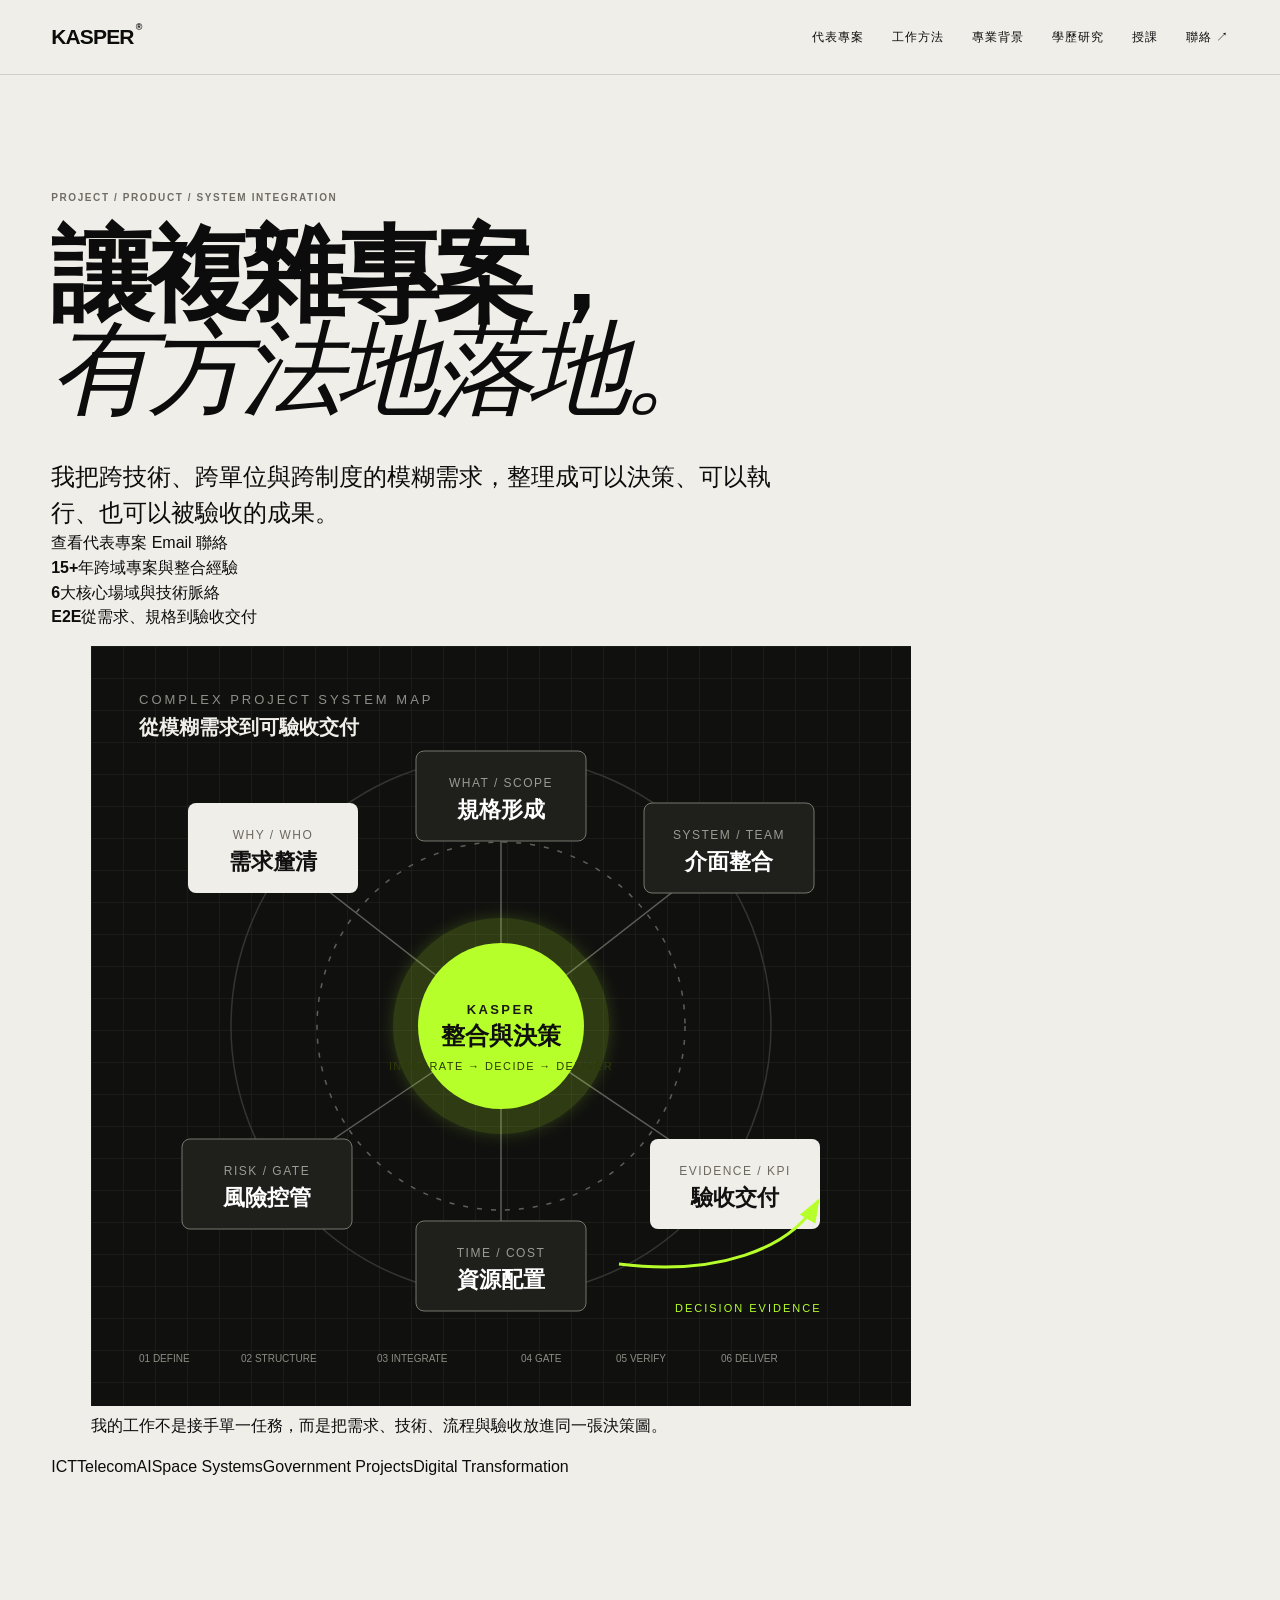
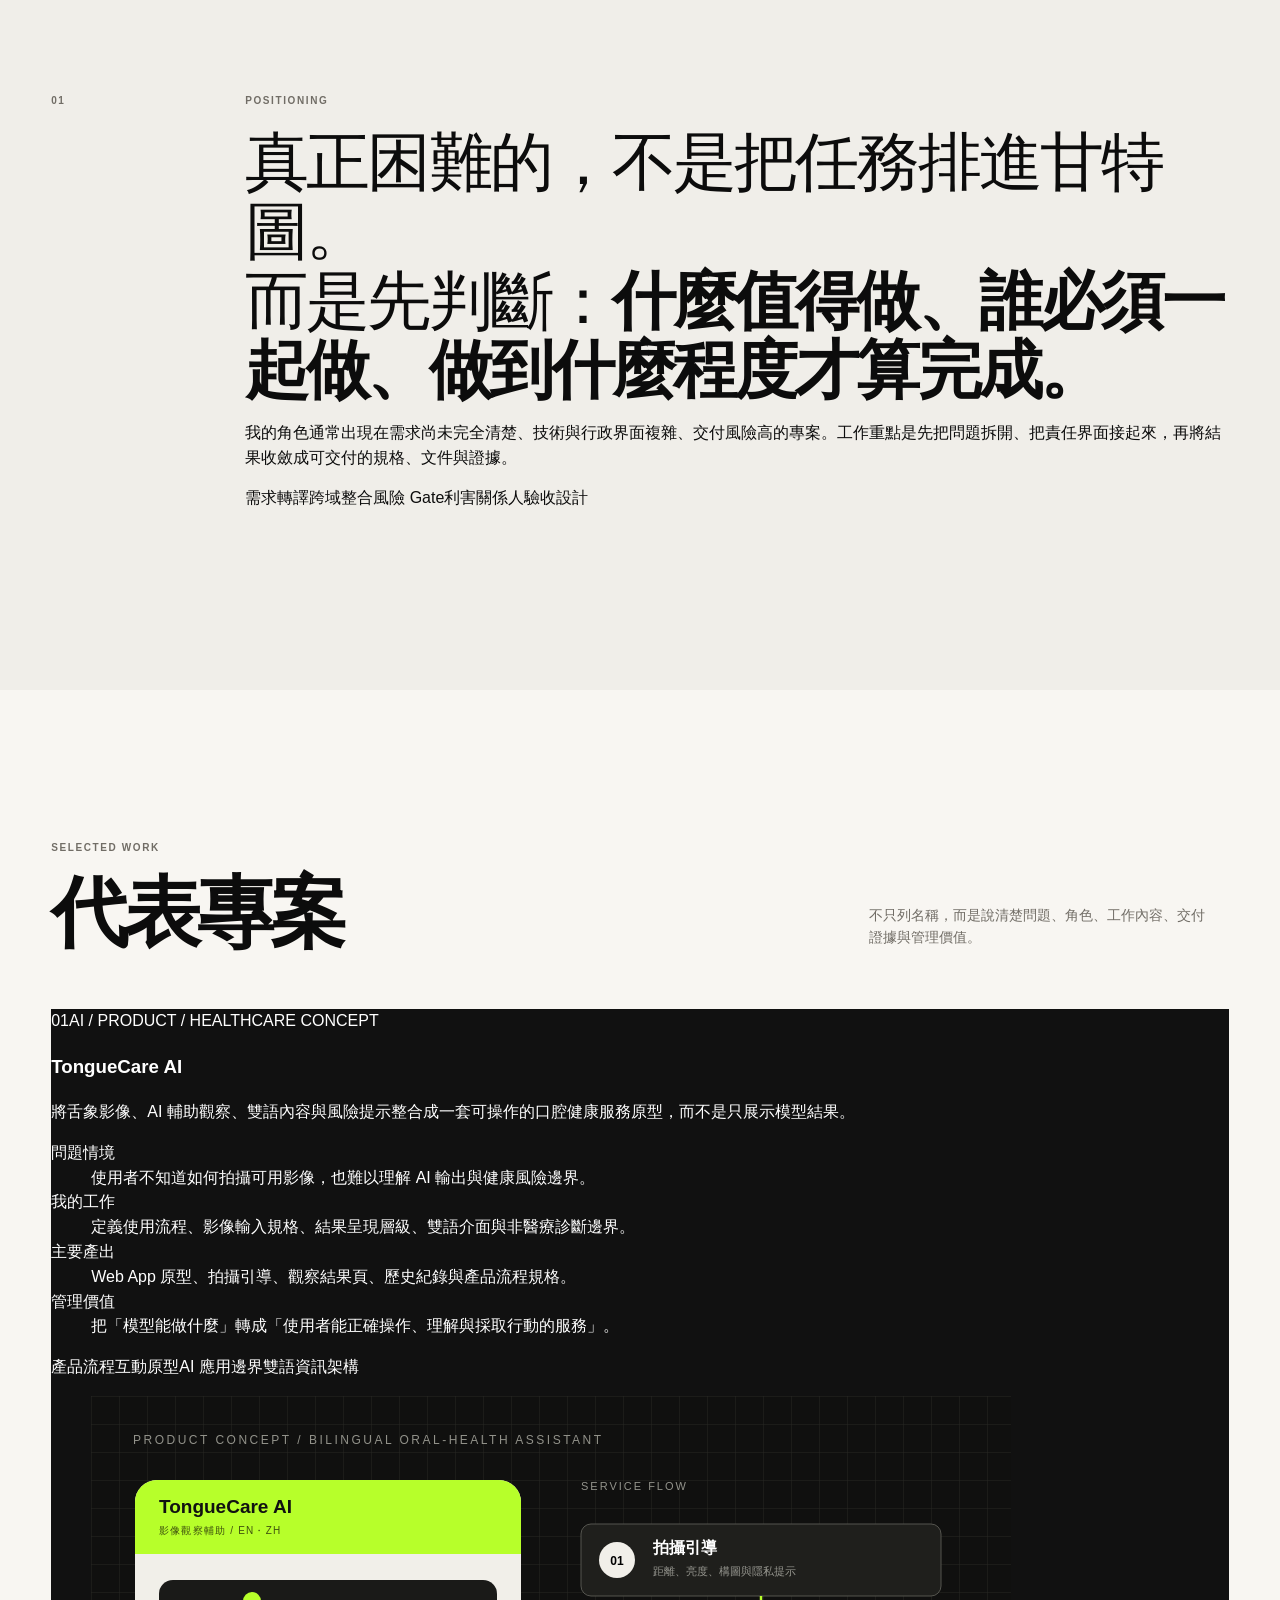
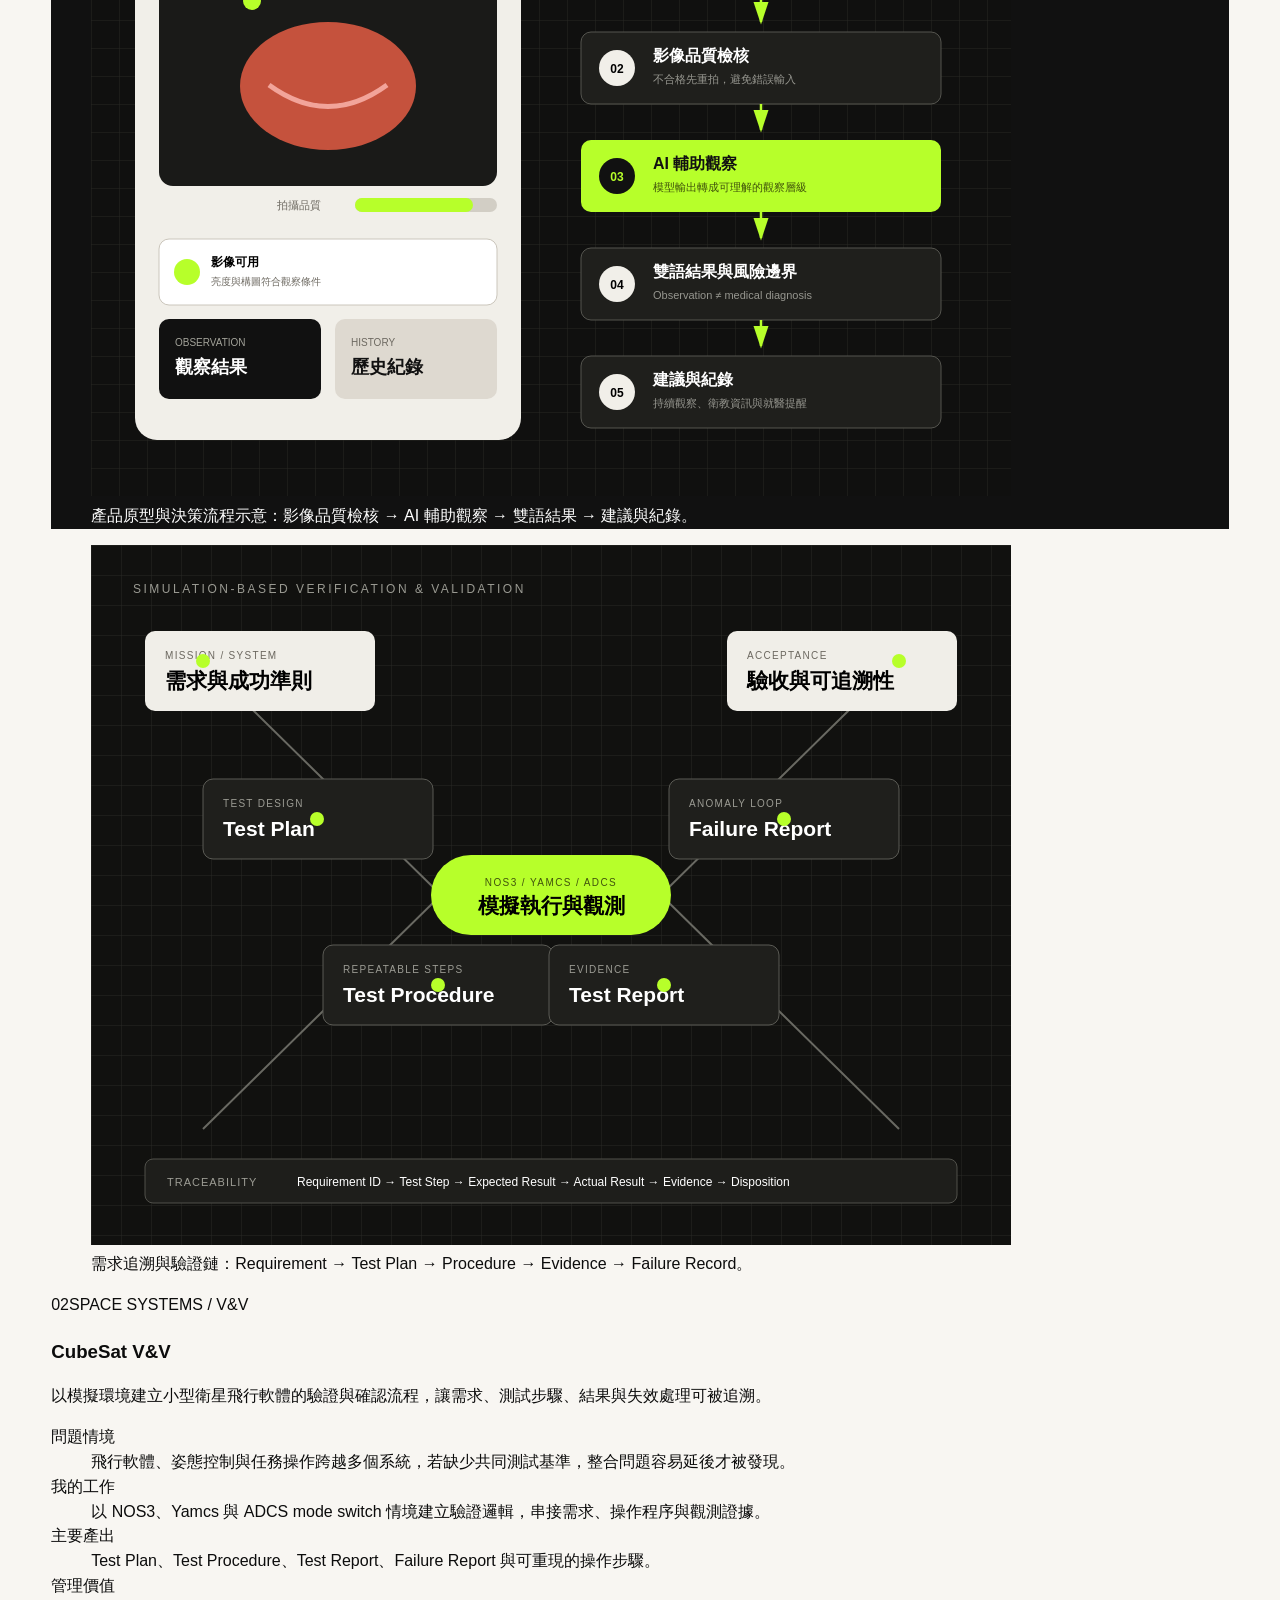
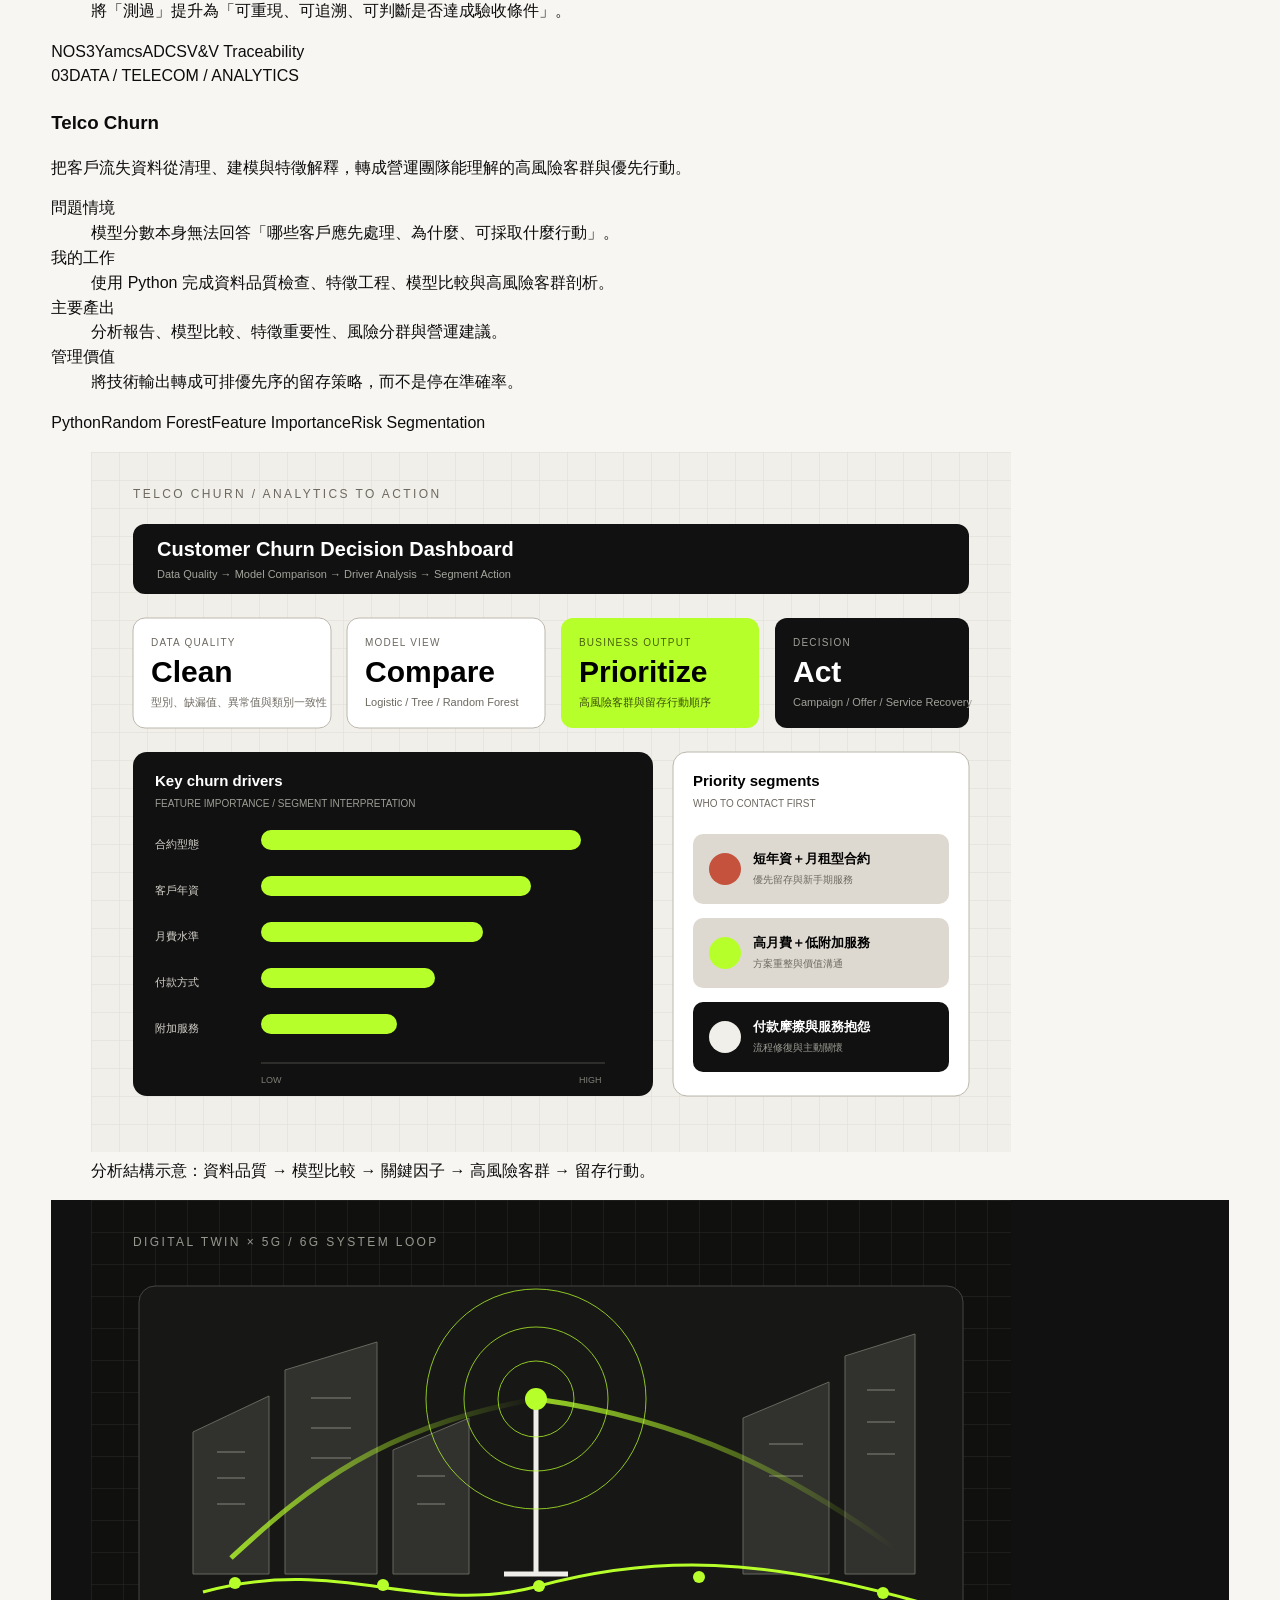
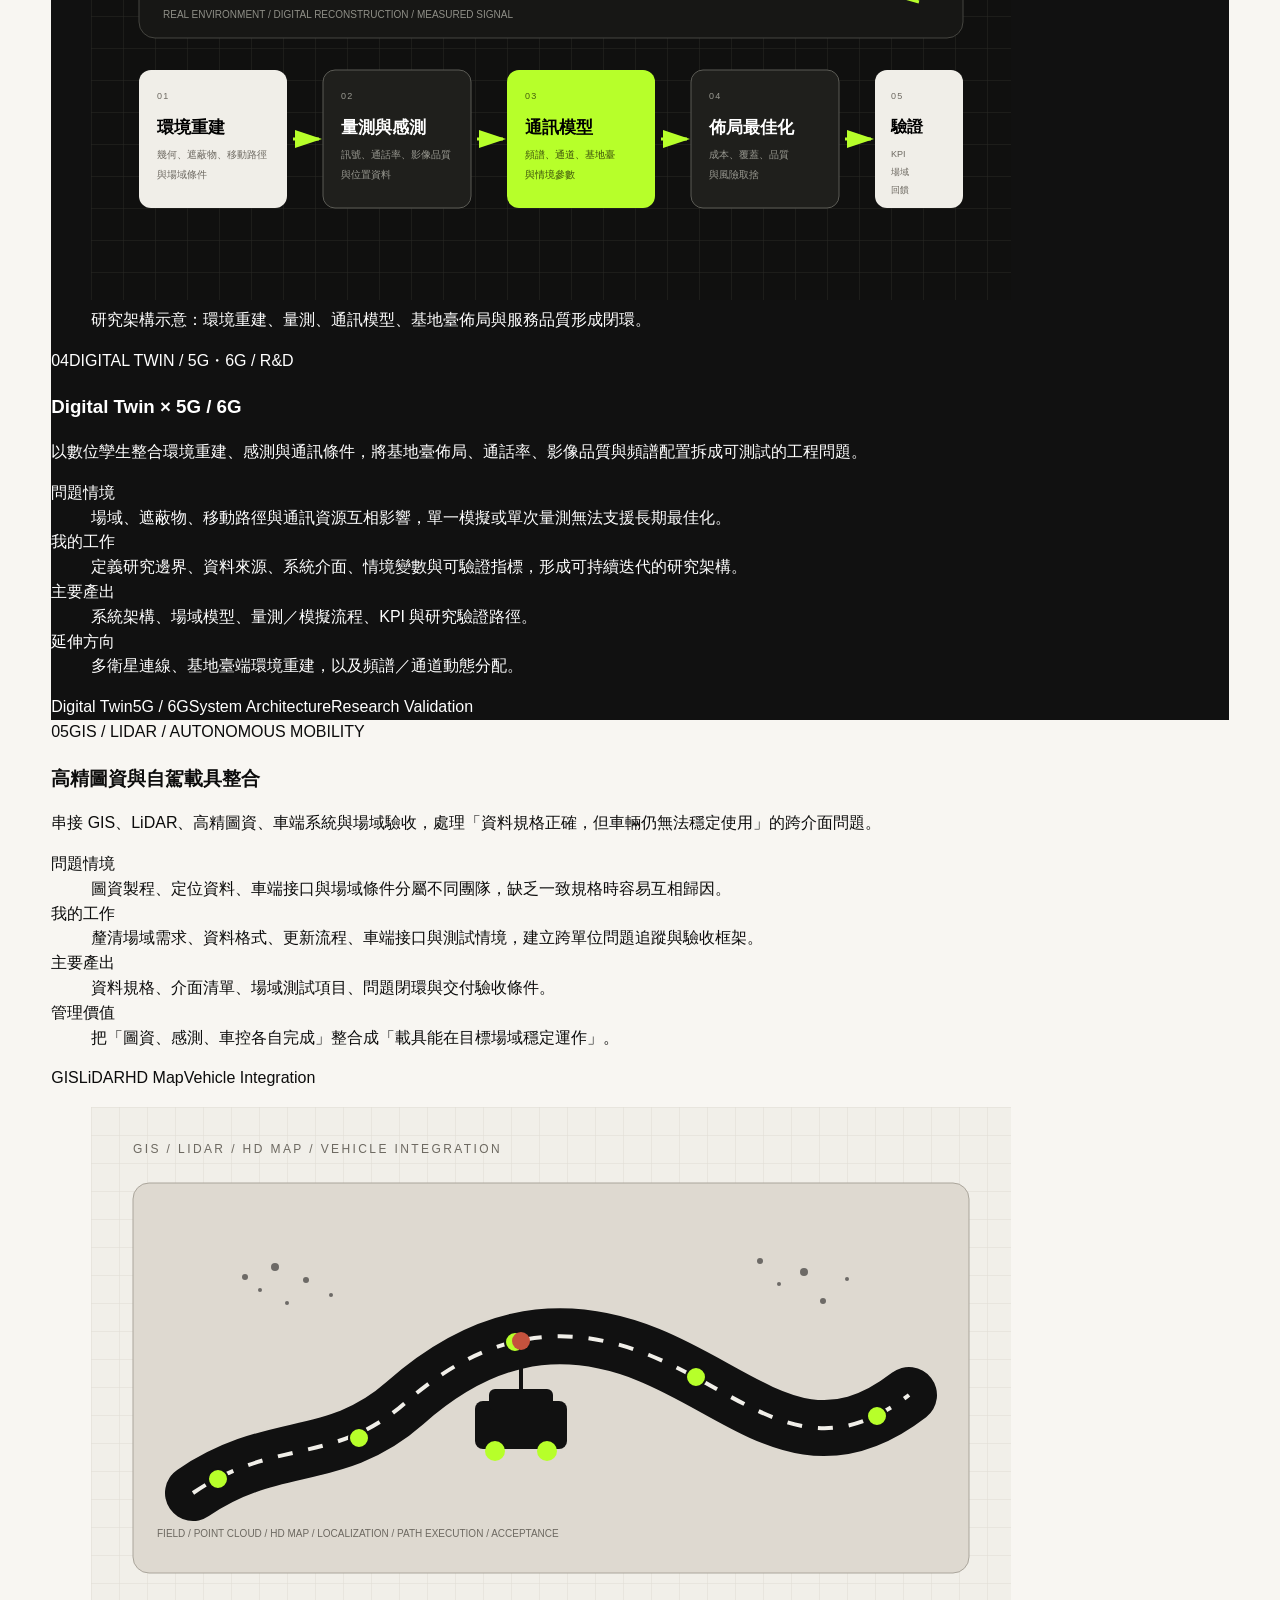
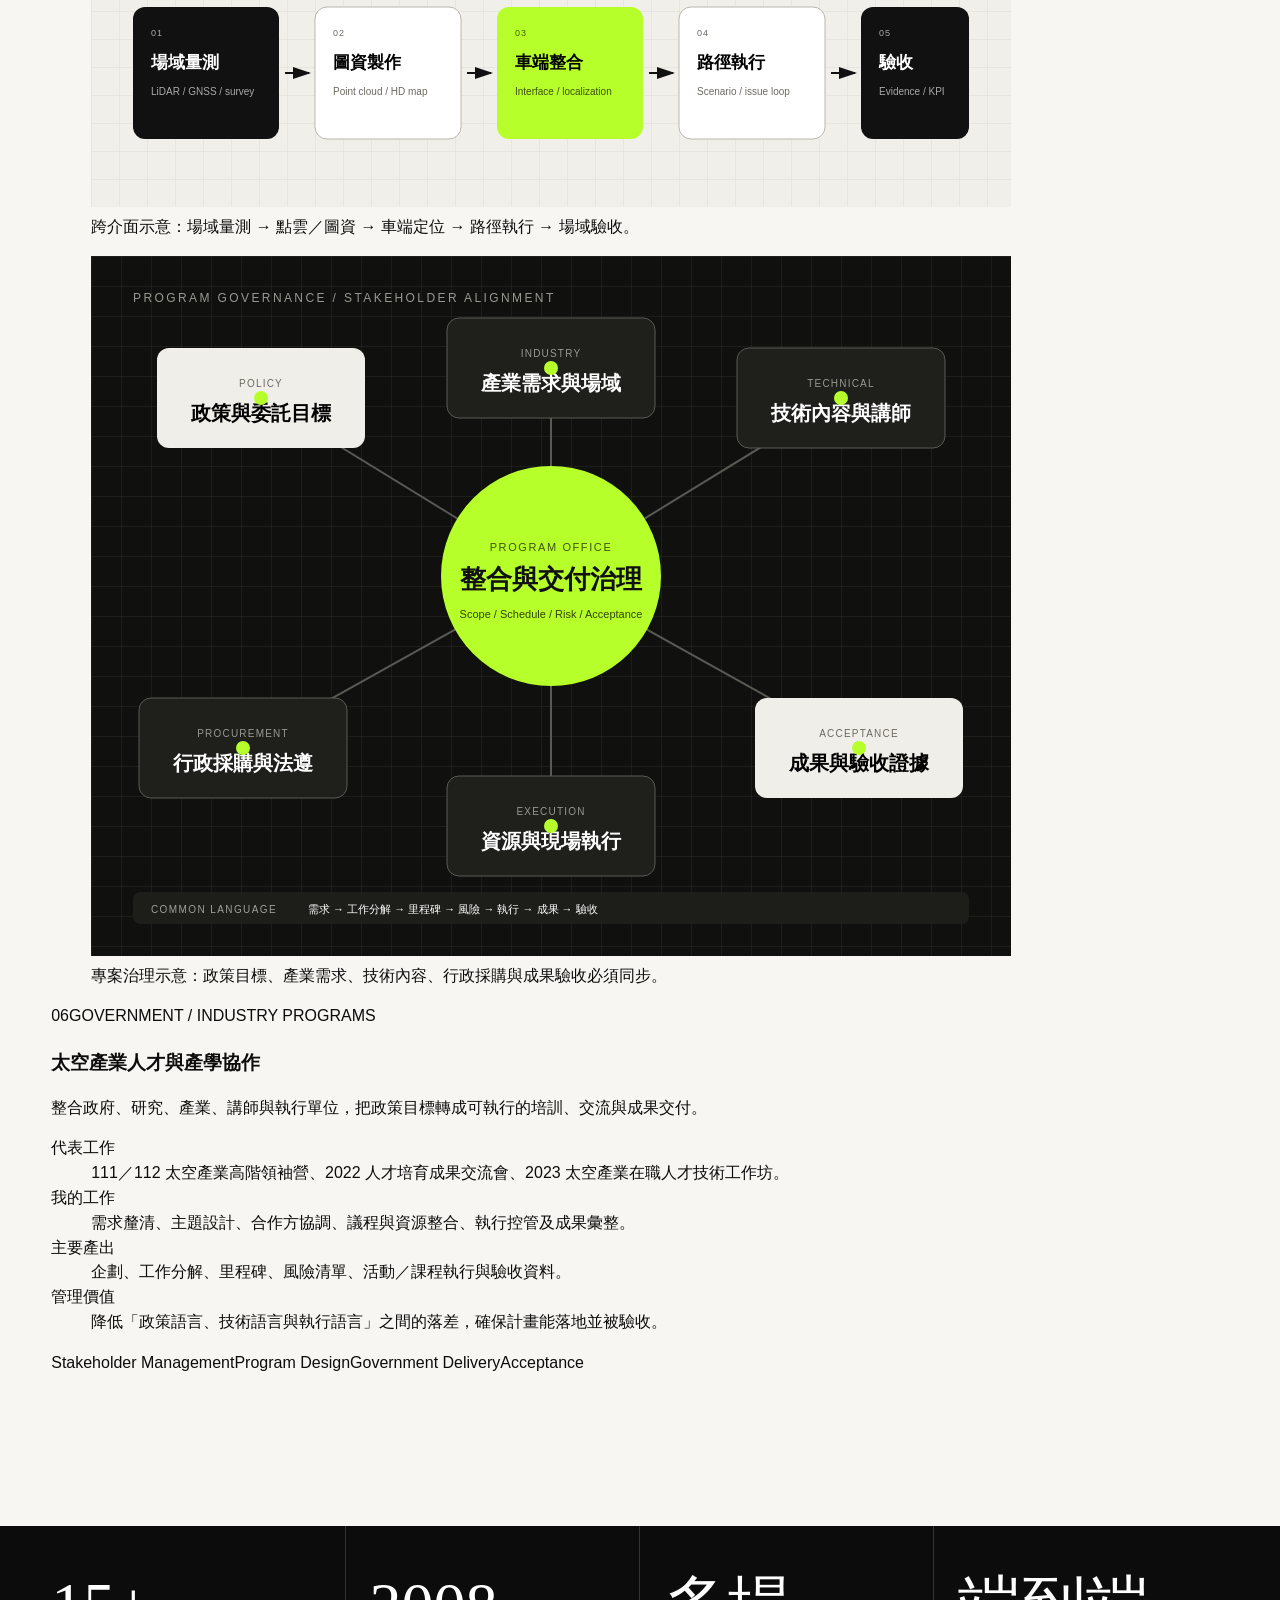
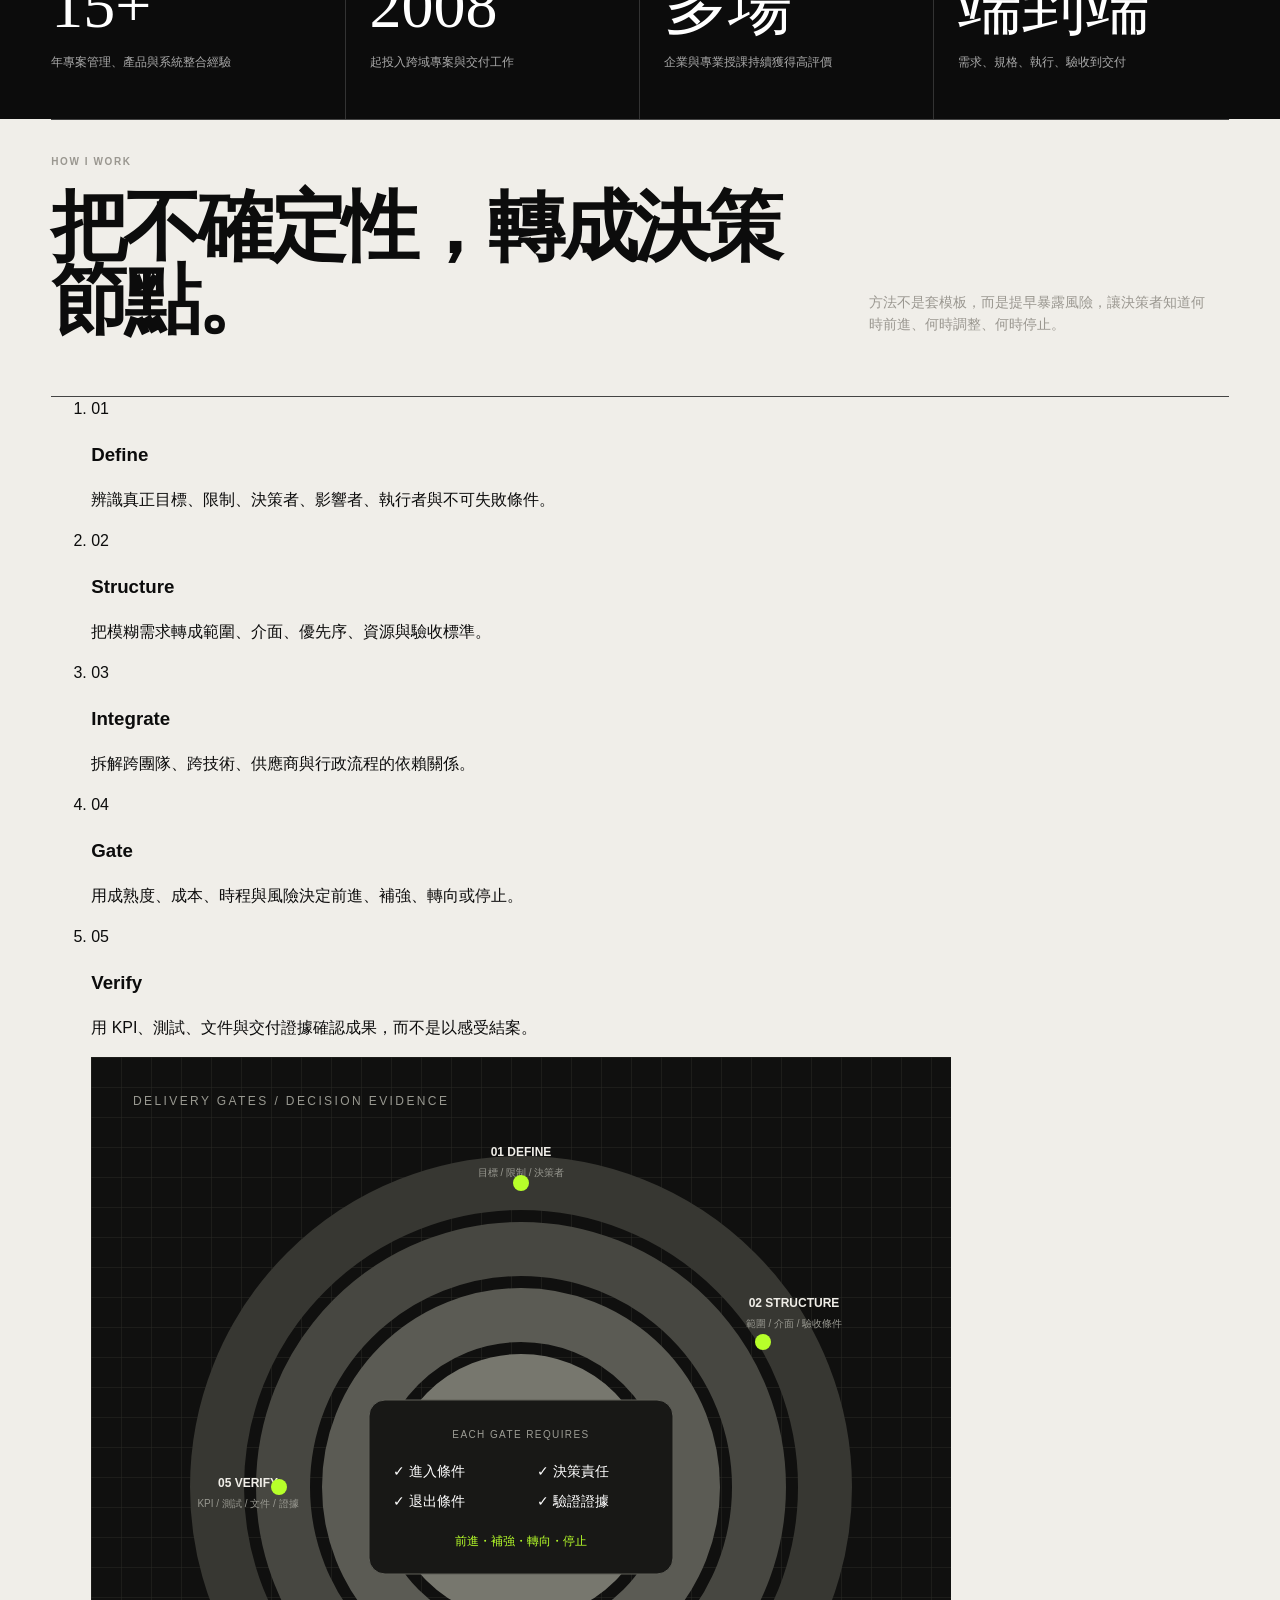
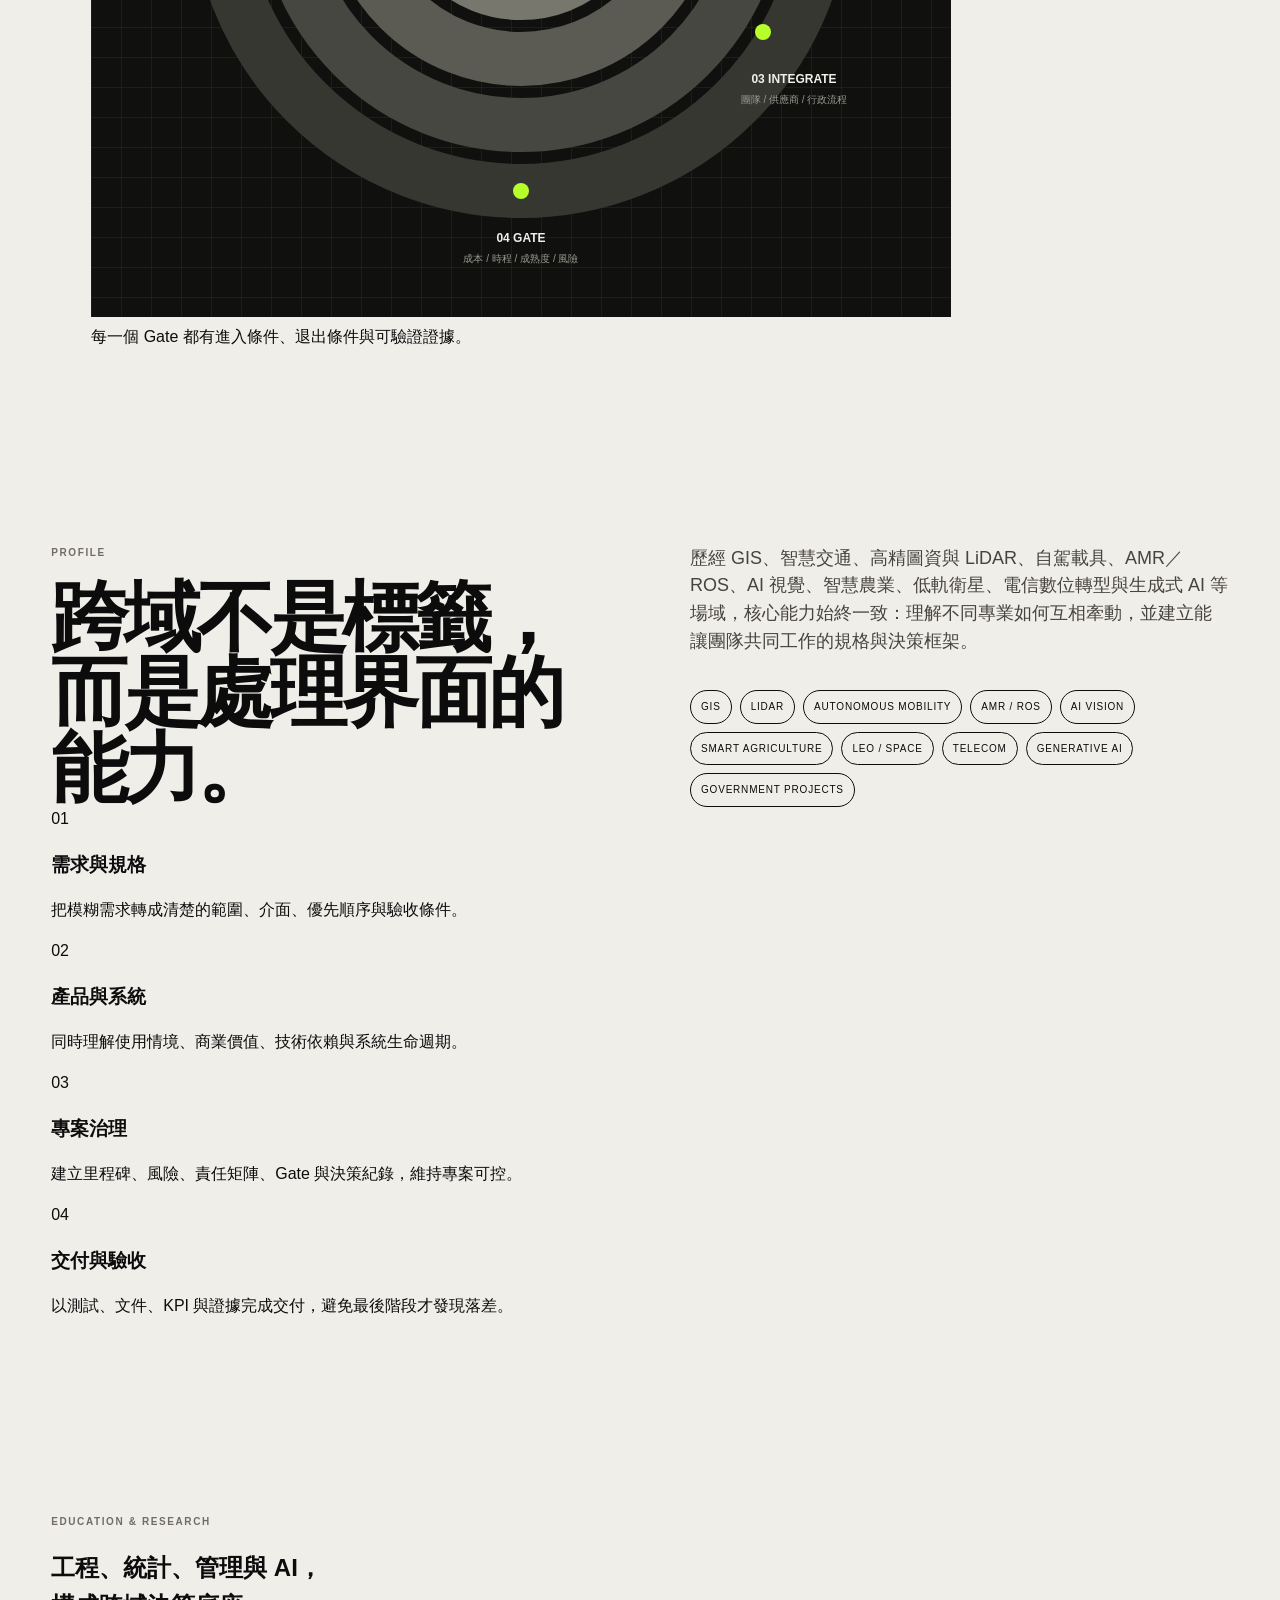
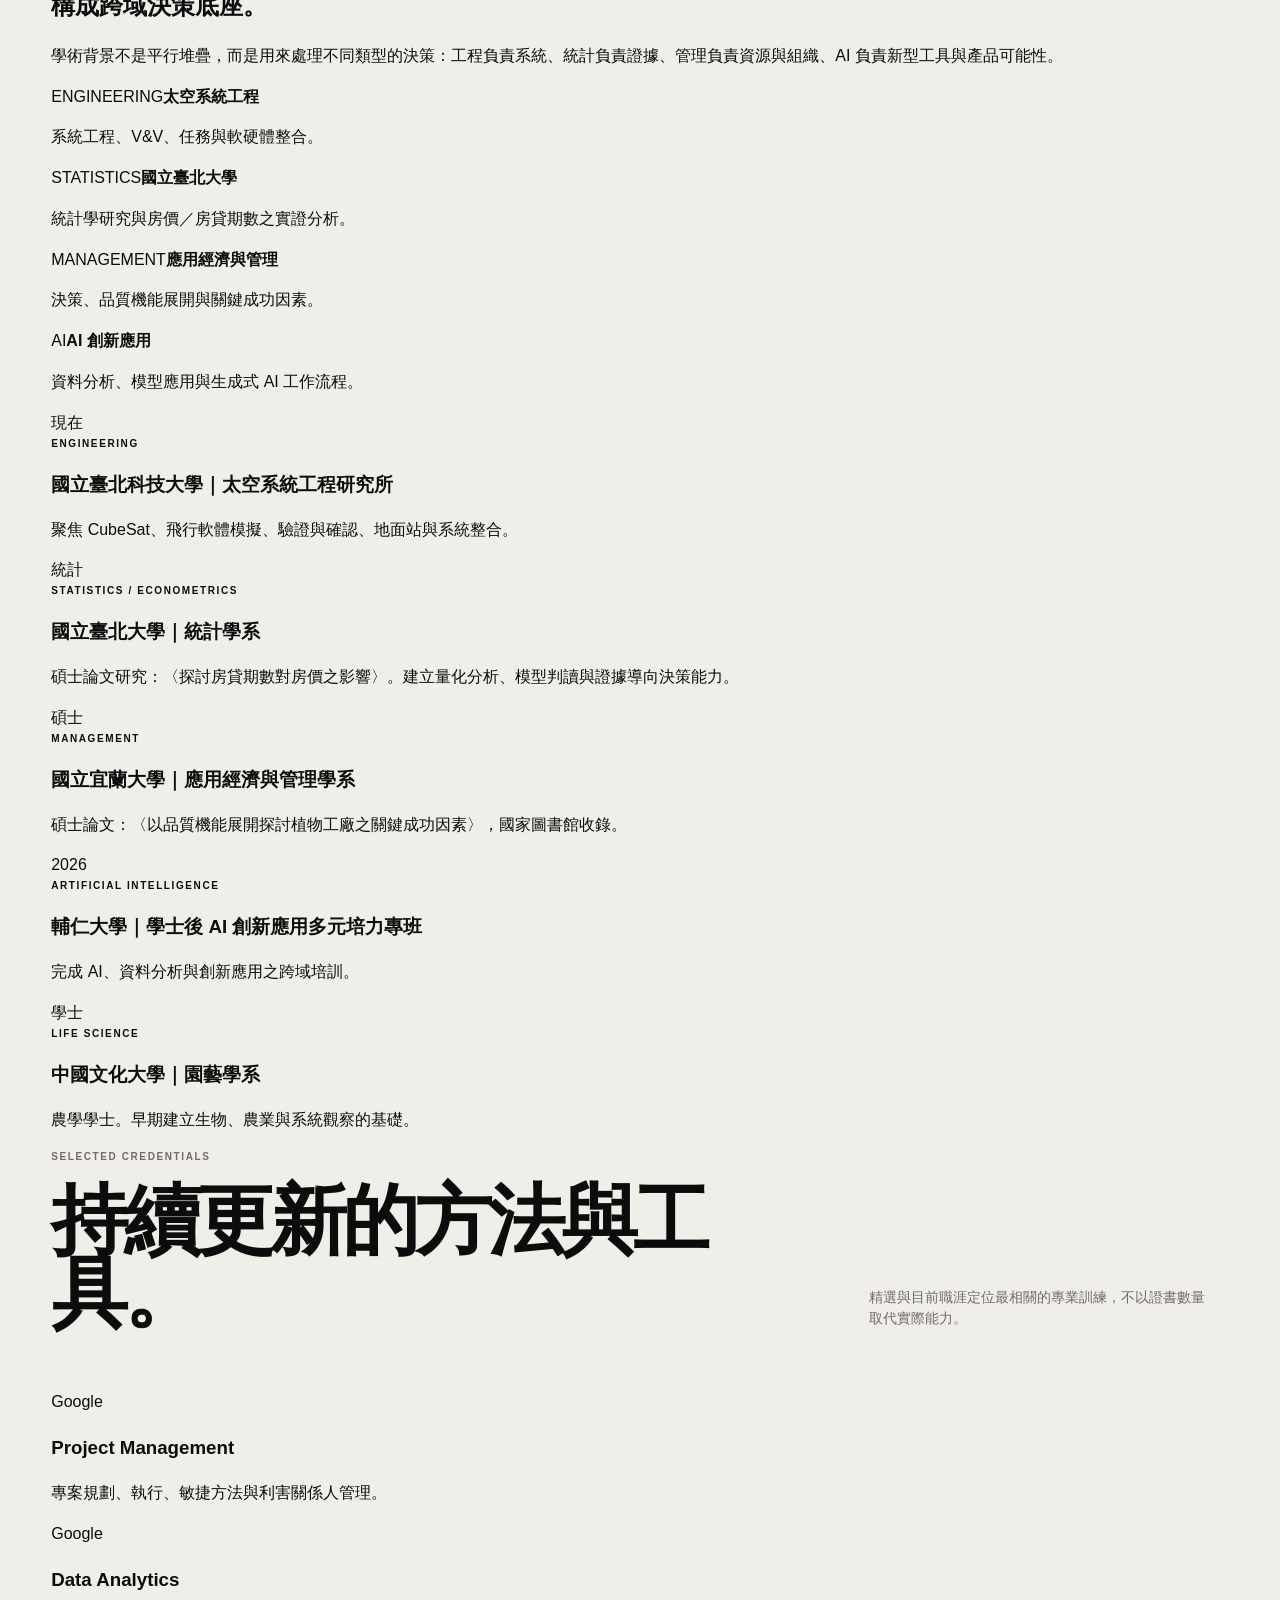
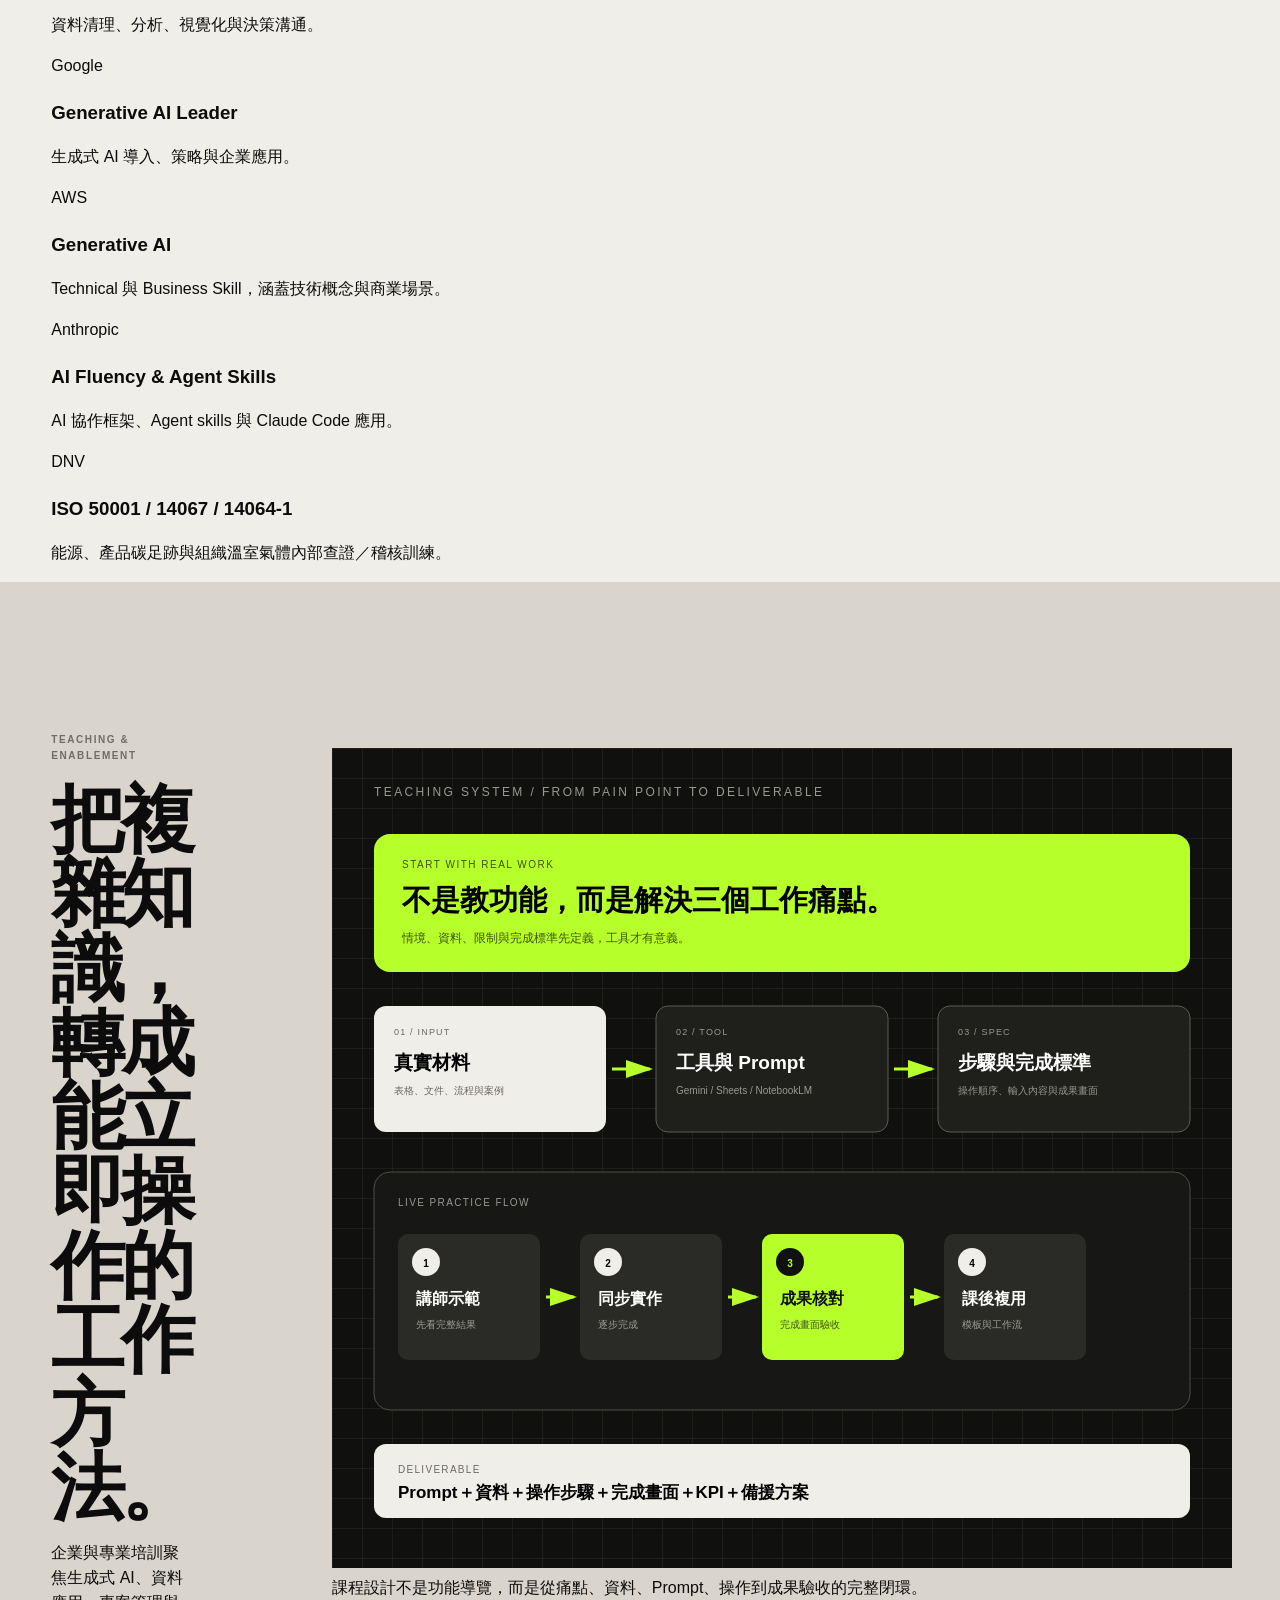
==== commit da6ced13: "Expand portfolio with detailed case studies, visuals, and full education" ====
--- a/kasper-portfolio-v2/index.html
+++ b/kasper-portfolio-v2/index.html
@@ -4,8 +4,8 @@
   <meta charset="utf-8">
   <meta name="viewport" content="width=device-width,initial-scale=1,viewport-fit=cover">
   <meta name="robots" content="noindex,nofollow,noarchive,nosnippet">
-  <meta name="theme-color" content="#0d0d0d">
-  <title>KASPER｜Complex Projects, Made Deliverable.</title>
+  <meta name="theme-color" content="#0b0b0b">
+  <title>KASPER｜複雜專案整合與交付</title>
   <meta name="description" content="KASPER｜整合型專案與產品經理、系統整合顧問。跨 ICT、電信、AI、太空系統與政府專案，專注需求轉譯、跨域整合、風險控管與可驗收交付。">
   <link rel="stylesheet" href="./styles.css">
   <script defer src="./app.js"></script>
@@ -17,18 +17,22 @@
     <div class="wrap nav">
       <a class="wordmark" href="#top" aria-label="KASPER 首頁">KASPER<span>®</span></a>
       <nav class="navlinks" aria-label="主要導覽">
-        <a href="#work">Selected Work</a>
-        <a href="#approach">Approach</a>
-        <a href="#profile">Profile</a>
-        <a href="mailto:kasperxchen@gmail.com">Contact ↗</a>
+        <a href="#work">代表專案</a>
+        <a href="#method">工作方法</a>
+        <a href="#profile">專業背景</a>
+        <a href="#education">學歷研究</a>
+        <a href="#teaching">授課</a>
+        <a href="mailto:kasperxchen@gmail.com">聯絡 ↗</a>
       </nav>
       <details class="mobile-menu">
-        <summary aria-label="開啟選單">Menu</summary>
+        <summary aria-label="開啟選單">選單</summary>
         <div class="mobile-panel">
-          <a href="#work">Selected Work</a>
-          <a href="#approach">Approach</a>
-          <a href="#profile">Profile</a>
-          <a href="mailto:kasperxchen@gmail.com">Contact ↗</a>
+          <a href="#work">代表專案</a>
+          <a href="#method">工作方法</a>
+          <a href="#profile">專業背景</a>
+          <a href="#education">學歷研究</a>
+          <a href="#teaching">授課</a>
+          <a href="mailto:kasperxchen@gmail.com">聯絡 ↗</a>
         </div>
       </details>
     </div>
@@ -36,33 +40,41 @@
 
   <main id="main">
     <section class="hero" id="top">
-      <div class="wrap hero-grid">
-        <div class="hero-index">01 — INTRO</div>
+      <div class="wrap hero-layout">
         <div class="hero-copy">
           <p class="overline">PROJECT / PRODUCT / SYSTEM INTEGRATION</p>
-          <h1>複雜專案，<br><em>不該靠運氣落地。</em></h1>
-          <p class="lead">我把跨技術、跨單位、跨制度的模糊需求，整理成可以決策、可以執行、也可以被驗收的成果。</p>
-        </div>
-        <div class="hero-side">
-          <div class="mono-line"><span>Based in</span><strong>Taiwan</strong></div>
-          <div class="mono-line"><span>Experience</span><strong>15+ Years</strong></div>
-          <div class="mono-line"><span>Focus</span><strong>Integration</strong></div>
-          <a class="text-link" href="#work">Explore selected work ↓</a>
-        </div>
-      </div>
-      <div class="wrap hero-rule"></div>
-      <div class="wrap marquee" aria-label="專業領域">
+          <h1>讓複雜專案，<br><em>有方法地落地。</em></h1>
+          <p class="lead">我把跨技術、跨單位與跨制度的模糊需求，整理成可以決策、可以執行、也可以被驗收的成果。</p>
+          <div class="hero-actions">
+            <a class="button button-acid" href="#work">查看代表專案</a>
+            <a class="button button-line" href="mailto:kasperxchen@gmail.com">Email 聯絡</a>
+          </div>
+          <div class="hero-facts" aria-label="專業摘要">
+            <div><strong>15+</strong><span>年跨域專案與整合經驗</span></div>
+            <div><strong>6</strong><span>大核心場域與技術脈絡</span></div>
+            <div><strong>E2E</strong><span>從需求、規格到驗收交付</span></div>
+          </div>
+        </div>
+        <figure class="hero-visual visual-frame">
+          <img src="./assets/hero-system-map.svg" alt="需求、規格、介面、風險、驗收與交付的系統整合關係圖" width="820" height="760" decoding="async">
+          <figcaption>我的工作不是接手單一任務，而是把需求、技術、流程與驗收放進同一張決策圖。</figcaption>
+        </figure>
+      </div>
+      <div class="wrap domain-rail" aria-label="專業領域">
         <span>ICT</span><span>Telecom</span><span>AI</span><span>Space Systems</span><span>Government Projects</span><span>Digital Transformation</span>
       </div>
     </section>
 
     <section class="manifesto">
       <div class="wrap split">
-        <div class="section-no">02</div>
+        <div class="section-no">01</div>
         <div class="manifesto-copy">
           <p class="kicker">POSITIONING</p>
           <h2>真正困難的，不是把任務排進甘特圖。<br>而是先判斷：<strong>什麼值得做、誰必須一起做、做到什麼程度才算完成。</strong></h2>
-          <p>我的角色通常出現在需求尚未完全清楚、技術與行政界面複雜、交付風險高的專案。我負責把問題拆開、把關係接起來，再把結果收斂成可交付的規格與證據。</p>
+          <div class="manifesto-detail">
+            <p>我的角色通常出現在需求尚未完全清楚、技術與行政界面複雜、交付風險高的專案。工作重點是先把問題拆開、把責任界面接起來，再將結果收斂成可交付的規格、文件與證據。</p>
+            <div class="manifesto-tags"><span>需求轉譯</span><span>跨域整合</span><span>風險 Gate</span><span>利害關係人</span><span>驗收設計</span></div>
+          </div>
         </div>
       </div>
     </section>
@@ -73,71 +85,155 @@
           <p class="kicker">SELECTED WORK</p>
           <h2>代表專案</h2>
         </div>
-        <p class="section-note">不是展示做過多少，而是展示我如何處理不同類型的複雜性。</p>
-      </div>
-
-      <div class="wrap cases">
-        <article class="case case-dark">
-          <div class="case-top"><span>01</span><span>AI / PRODUCT</span></div>
-          <div class="case-main">
+        <p class="section-note">不只列名稱，而是說清楚問題、角色、工作內容、交付證據與管理價值。</p>
+      </div>
+
+      <div class="wrap case-studies">
+        <article class="case-study case-dark">
+          <div class="case-copy">
+            <div class="case-meta"><span>01</span><span>AI / PRODUCT / HEALTHCARE CONCEPT</span></div>
             <h3>TongueCare AI</h3>
-            <p>把影像辨識能力整理成可理解的服務流程，從輸入、判讀、風險邊界到使用者決策重新定義產品邏輯。</p>
-          </div>
-          <div class="case-foot"><span>需求整合</span><span>產品流程</span><span>AI 應用</span></div>
-        </article>
-
-        <article class="case">
-          <div class="case-top"><span>02</span><span>SPACE / V&V</span></div>
-          <div class="case-main">
+            <p class="case-summary">將舌象影像、AI 輔助觀察、雙語內容與風險提示整合成一套可操作的口腔健康服務原型，而不是只展示模型結果。</p>
+            <dl class="case-grid">
+              <div><dt>問題情境</dt><dd>使用者不知道如何拍攝可用影像，也難以理解 AI 輸出與健康風險邊界。</dd></div>
+              <div><dt>我的工作</dt><dd>定義使用流程、影像輸入規格、結果呈現層級、雙語介面與非醫療診斷邊界。</dd></div>
+              <div><dt>主要產出</dt><dd>Web App 原型、拍攝引導、觀察結果頁、歷史紀錄與產品流程規格。</dd></div>
+              <div><dt>管理價值</dt><dd>把「模型能做什麼」轉成「使用者能正確操作、理解與採取行動的服務」。</dd></div>
+            </dl>
+            <div class="deliverables"><span>產品流程</span><span>互動原型</span><span>AI 應用邊界</span><span>雙語資訊架構</span></div>
+          </div>
+          <figure class="case-visual">
+            <img src="./assets/tonguecare-product.svg" alt="TongueCare AI 產品流程與雙語介面示意" width="920" height="700" loading="lazy" decoding="async">
+            <figcaption>產品原型與決策流程示意：影像品質檢核 → AI 輔助觀察 → 雙語結果 → 建議與紀錄。</figcaption>
+          </figure>
+        </article>
+
+        <article class="case-study">
+          <figure class="case-visual">
+            <img src="./assets/cubesat-vv.svg" alt="CubeSat 模擬式驗證與確認流程圖" width="920" height="700" loading="lazy" decoding="async">
+            <figcaption>需求追溯與驗證鏈：Requirement → Test Plan → Procedure → Evidence → Failure Record。</figcaption>
+          </figure>
+          <div class="case-copy">
+            <div class="case-meta"><span>02</span><span>SPACE SYSTEMS / V&amp;V</span></div>
             <h3>CubeSat V&amp;V</h3>
-            <p>以測試計畫、程序、結果與失效紀錄建立可追溯驗證鏈，讓硬體、軟體與任務情境有一致的驗收依據。</p>
-          </div>
-          <div class="case-foot"><span>系統驗證</span><span>測試文件</span><span>介面整合</span></div>
-        </article>
-
-        <article class="case">
-          <div class="case-top"><span>03</span><span>DATA / TELCO</span></div>
-          <div class="case-main">
+            <p class="case-summary">以模擬環境建立小型衛星飛行軟體的驗證與確認流程，讓需求、測試步驟、結果與失效處理可被追溯。</p>
+            <dl class="case-grid">
+              <div><dt>問題情境</dt><dd>飛行軟體、姿態控制與任務操作跨越多個系統，若缺少共同測試基準，整合問題容易延後才被發現。</dd></div>
+              <div><dt>我的工作</dt><dd>以 NOS3、Yamcs 與 ADCS mode switch 情境建立驗證邏輯，串接需求、操作程序與觀測證據。</dd></div>
+              <div><dt>主要產出</dt><dd>Test Plan、Test Procedure、Test Report、Failure Report 與可重現的操作步驟。</dd></div>
+              <div><dt>管理價值</dt><dd>將「測過」提升為「可重現、可追溯、可判斷是否達成驗收條件」。</dd></div>
+            </dl>
+            <div class="deliverables"><span>NOS3</span><span>Yamcs</span><span>ADCS</span><span>V&amp;V Traceability</span></div>
+          </div>
+        </article>
+
+        <article class="case-study case-warm">
+          <div class="case-copy">
+            <div class="case-meta"><span>03</span><span>DATA / TELECOM / ANALYTICS</span></div>
             <h3>Telco Churn</h3>
-            <p>把資料清理、特徵理解與模型結果重新轉成營運語言，讓分析可以回到客群、留存與行動策略。</p>
-          </div>
-          <div class="case-foot"><span>資料分析</span><span>商業轉譯</span><span>決策支援</span></div>
-        </article>
-
-        <article class="case case-accent">
-          <div class="case-top"><span>04</span><span>R&amp;D / 5G・6G</span></div>
-          <div class="case-main">
+            <p class="case-summary">把客戶流失資料從清理、建模與特徵解釋，轉成營運團隊能理解的高風險客群與優先行動。</p>
+            <dl class="case-grid">
+              <div><dt>問題情境</dt><dd>模型分數本身無法回答「哪些客戶應先處理、為什麼、可採取什麼行動」。</dd></div>
+              <div><dt>我的工作</dt><dd>使用 Python 完成資料品質檢查、特徵工程、模型比較與高風險客群剖析。</dd></div>
+              <div><dt>主要產出</dt><dd>分析報告、模型比較、特徵重要性、風險分群與營運建議。</dd></div>
+              <div><dt>管理價值</dt><dd>將技術輸出轉成可排優先序的留存策略，而不是停在準確率。</dd></div>
+            </dl>
+            <div class="deliverables"><span>Python</span><span>Random Forest</span><span>Feature Importance</span><span>Risk Segmentation</span></div>
+          </div>
+          <figure class="case-visual">
+            <img src="./assets/telco-churn.svg" alt="電信客戶流失分析儀表板與高風險因子示意" width="920" height="700" loading="lazy" decoding="async">
+            <figcaption>分析結構示意：資料品質 → 模型比較 → 關鍵因子 → 高風險客群 → 留存行動。</figcaption>
+          </figure>
+        </article>
+
+        <article class="case-study case-dark">
+          <figure class="case-visual">
+            <img src="./assets/digital-twin-5g.svg" alt="數位孿生與 5G 6G 基地臺佈局研究架構圖" width="920" height="700" loading="lazy" decoding="async">
+            <figcaption>研究架構示意：環境重建、量測、通訊模型、基地臺佈局與服務品質形成閉環。</figcaption>
+          </figure>
+          <div class="case-copy">
+            <div class="case-meta"><span>04</span><span>DIGITAL TWIN / 5G・6G / R&amp;D</span></div>
             <h3>Digital Twin × 5G / 6G</h3>
-            <p>從環境重建、感測與通訊條件出發，將基地臺佈局、服務品質與頻譜配置拆成可被測試的工程問題。</p>
-          </div>
-          <div class="case-foot"><span>研究架構</span><span>系統整合</span><span>場域設計</span></div>
+            <p class="case-summary">以數位孿生整合環境重建、感測與通訊條件，將基地臺佈局、通話率、影像品質與頻譜配置拆成可測試的工程問題。</p>
+            <dl class="case-grid">
+              <div><dt>問題情境</dt><dd>場域、遮蔽物、移動路徑與通訊資源互相影響，單一模擬或單次量測無法支援長期最佳化。</dd></div>
+              <div><dt>我的工作</dt><dd>定義研究邊界、資料來源、系統介面、情境變數與可驗證指標，形成可持續迭代的研究架構。</dd></div>
+              <div><dt>主要產出</dt><dd>系統架構、場域模型、量測／模擬流程、KPI 與研究驗證路徑。</dd></div>
+              <div><dt>延伸方向</dt><dd>多衛星連線、基地臺端環境重建，以及頻譜／通道動態分配。</dd></div>
+            </dl>
+            <div class="deliverables"><span>Digital Twin</span><span>5G / 6G</span><span>System Architecture</span><span>Research Validation</span></div>
+          </div>
+        </article>
+
+        <article class="case-study">
+          <div class="case-copy">
+            <div class="case-meta"><span>05</span><span>GIS / LIDAR / AUTONOMOUS MOBILITY</span></div>
+            <h3>高精圖資與自駕載具整合</h3>
+            <p class="case-summary">串接 GIS、LiDAR、高精圖資、車端系統與場域驗收，處理「資料規格正確，但車輛仍無法穩定使用」的跨介面問題。</p>
+            <dl class="case-grid">
+              <div><dt>問題情境</dt><dd>圖資製程、定位資料、車端接口與場域條件分屬不同團隊，缺乏一致規格時容易互相歸因。</dd></div>
+              <div><dt>我的工作</dt><dd>釐清場域需求、資料格式、更新流程、車端接口與測試情境，建立跨單位問題追蹤與驗收框架。</dd></div>
+              <div><dt>主要產出</dt><dd>資料規格、介面清單、場域測試項目、問題閉環與交付驗收條件。</dd></div>
+              <div><dt>管理價值</dt><dd>把「圖資、感測、車控各自完成」整合成「載具能在目標場域穩定運作」。</dd></div>
+            </dl>
+            <div class="deliverables"><span>GIS</span><span>LiDAR</span><span>HD Map</span><span>Vehicle Integration</span></div>
+          </div>
+          <figure class="case-visual">
+            <img src="./assets/autonomous-map.svg" alt="高精圖資、LiDAR 與自駕載具整合示意" width="920" height="700" loading="lazy" decoding="async">
+            <figcaption>跨介面示意：場域量測 → 點雲／圖資 → 車端定位 → 路徑執行 → 場域驗收。</figcaption>
+          </figure>
+        </article>
+
+        <article class="case-study case-acid">
+          <figure class="case-visual">
+            <img src="./assets/program-governance.svg" alt="政府與產業委託案之利害關係人及交付治理架構" width="920" height="700" loading="lazy" decoding="async">
+            <figcaption>專案治理示意：政策目標、產業需求、技術內容、行政採購與成果驗收必須同步。</figcaption>
+          </figure>
+          <div class="case-copy">
+            <div class="case-meta"><span>06</span><span>GOVERNMENT / INDUSTRY PROGRAMS</span></div>
+            <h3>太空產業人才與產學協作</h3>
+            <p class="case-summary">整合政府、研究、產業、講師與執行單位，把政策目標轉成可執行的培訓、交流與成果交付。</p>
+            <dl class="case-grid">
+              <div><dt>代表工作</dt><dd>111／112 太空產業高階領袖營、2022 人才培育成果交流會、2023 太空產業在職人才技術工作坊。</dd></div>
+              <div><dt>我的工作</dt><dd>需求釐清、主題設計、合作方協調、議程與資源整合、執行控管及成果彙整。</dd></div>
+              <div><dt>主要產出</dt><dd>企劃、工作分解、里程碑、風險清單、活動／課程執行與驗收資料。</dd></div>
+              <div><dt>管理價值</dt><dd>降低「政策語言、技術語言與執行語言」之間的落差，確保計畫能落地並被驗收。</dd></div>
+            </dl>
+            <div class="deliverables"><span>Stakeholder Management</span><span>Program Design</span><span>Government Delivery</span><span>Acceptance</span></div>
+          </div>
         </article>
       </div>
     </section>
 
     <section class="evidence">
       <div class="wrap evidence-grid">
-        <div class="stat"><strong>15+</strong><span>年跨域專案與整合經驗</span></div>
-        <div class="stat"><strong>6</strong><span>主要專業場域</span></div>
-        <div class="stat"><strong>多場</strong><span>企業授課持續獲得高評價</span></div>
-        <div class="stat"><strong>E2E</strong><span>從需求到驗收的端到端推進</span></div>
-      </div>
-    </section>
-
-    <section class="approach" id="approach">
+        <div class="stat"><strong>15+</strong><span>年專案管理、產品與系統整合經驗</span></div>
+        <div class="stat"><strong>2008</strong><span>起投入跨域專案與交付工作</span></div>
+        <div class="stat"><strong>多場</strong><span>企業與專業授課持續獲得高評價</span></div>
+        <div class="stat"><strong>端到端</strong><span>需求、規格、執行、驗收到交付</span></div>
+      </div>
+    </section>
+
+    <section class="method" id="method">
       <div class="wrap section-head inverse">
         <div>
           <p class="kicker">HOW I WORK</p>
           <h2>把不確定性，轉成決策節點。</h2>
         </div>
-        <p class="section-note">方法不是套模板，而是把風險提早暴露，讓資源在正確時間投入。</p>
-      </div>
-      <div class="wrap steps">
-        <div class="step"><span>01</span><h3>Define</h3><p>辨識真正目標、限制、決策者與不可失敗條件。</p></div>
-        <div class="step"><span>02</span><h3>Structure</h3><p>把模糊需求轉成範圍、介面、優先序與驗收標準。</p></div>
-        <div class="step"><span>03</span><h3>Integrate</h3><p>拆解跨團隊、跨技術、供應商與行政流程的依賴。</p></div>
-        <div class="step"><span>04</span><h3>Gate</h3><p>用成熟度、成本、時程與風險決定前進、調整或停止。</p></div>
-        <div class="step"><span>05</span><h3>Verify</h3><p>用 KPI、測試、文件與交付證據確認成果。</p></div>
+        <p class="section-note">方法不是套模板，而是提早暴露風險，讓決策者知道何時前進、何時調整、何時停止。</p>
+      </div>
+      <div class="wrap method-layout">
+        <ol class="steps">
+          <li><span>01</span><h3>Define</h3><p>辨識真正目標、限制、決策者、影響者、執行者與不可失敗條件。</p></li>
+          <li><span>02</span><h3>Structure</h3><p>把模糊需求轉成範圍、介面、優先序、資源與驗收標準。</p></li>
+          <li><span>03</span><h3>Integrate</h3><p>拆解跨團隊、跨技術、供應商與行政流程的依賴關係。</p></li>
+          <li><span>04</span><h3>Gate</h3><p>用成熟度、成本、時程與風險決定前進、補強、轉向或停止。</p></li>
+          <li><span>05</span><h3>Verify</h3><p>用 KPI、測試、文件與交付證據確認成果，而不是以感受結案。</p></li>
+        </ol>
+        <figure class="method-visual visual-frame dark-frame">
+          <img src="./assets/delivery-gates.svg" alt="從需求定義到驗收交付的五階段決策 Gate" width="860" height="860" loading="lazy" decoding="async">
+          <figcaption>每一個 Gate 都有進入條件、退出條件與可驗證證據。</figcaption>
+        </figure>
       </div>
     </section>
 
@@ -148,40 +244,91 @@
           <h2>跨域不是標籤，<br>而是處理界面的能力。</h2>
         </div>
         <div class="profile-copy">
-          <p>歷經 GIS、智慧交通、高精圖資與 LiDAR、自駕與 AMR、AI 視覺、智慧農業、低軌衛星、電信數位轉型與生成式 AI 等場域，核心能力始終一致：理解不同專業如何互相牽動，並建立能讓團隊共同工作的決策框架。</p>
+          <p>歷經 GIS、智慧交通、高精圖資與 LiDAR、自駕載具、AMR／ROS、AI 視覺、智慧農業、低軌衛星、電信數位轉型與生成式 AI 等場域，核心能力始終一致：理解不同專業如何互相牽動，並建立能讓團隊共同工作的規格與決策框架。</p>
           <div class="domains">
             <span>GIS</span><span>LiDAR</span><span>Autonomous Mobility</span><span>AMR / ROS</span><span>AI Vision</span><span>Smart Agriculture</span><span>LEO / Space</span><span>Telecom</span><span>Generative AI</span><span>Government Projects</span>
           </div>
         </div>
       </div>
-
-      <div class="wrap profile-cols">
-        <div class="profile-col">
-          <p class="micro">EDUCATION</p>
-          <div class="line-item"><span>現在</span><div><strong>國立臺北科技大學</strong><p>太空系統工程研究所</p></div></div>
-          <div class="line-item"><span>碩士</span><div><strong>國立宜蘭大學</strong><p>應用經濟與管理學系</p></div></div>
-          <div class="line-item"><span>2026</span><div><strong>輔仁大學</strong><p>學士後 AI 創新應用多元培力專班</p></div></div>
-        </div>
-        <div class="profile-col">
-          <p class="micro">SELECTED CREDENTIALS</p>
-          <div class="line-item"><span>Google</span><div><strong>Project Management</strong><p>Professional Certificate</p></div></div>
-          <div class="line-item"><span>Google</span><div><strong>Data Analytics</strong><p>Professional Certificate</p></div></div>
-          <div class="line-item"><span>Google</span><div><strong>Generative AI Leader</strong><p>Certificate</p></div></div>
-          <div class="line-item"><span>DNV</span><div><strong>ISO 50001 / 14067 / 14064-1</strong><p>Internal Audit / Verification Training</p></div></div>
-        </div>
-      </div>
-    </section>
-
-    <section class="teaching">
+      <div class="wrap competency-grid">
+        <article><span>01</span><h3>需求與規格</h3><p>把模糊需求轉成清楚的範圍、介面、優先順序與驗收條件。</p></article>
+        <article><span>02</span><h3>產品與系統</h3><p>同時理解使用情境、商業價值、技術依賴與系統生命週期。</p></article>
+        <article><span>03</span><h3>專案治理</h3><p>建立里程碑、風險、責任矩陣、Gate 與決策紀錄，維持專案可控。</p></article>
+        <article><span>04</span><h3>交付與驗收</h3><p>以測試、文件、KPI 與證據完成交付，避免最後階段才發現落差。</p></article>
+      </div>
+    </section>
+
+    <section class="education" id="education">
+      <div class="wrap education-intro">
+        <div>
+          <p class="kicker">EDUCATION & RESEARCH</p>
+          <h2>工程、統計、管理與 AI，<br>構成跨域決策底座。</h2>
+        </div>
+        <p>學術背景不是平行堆疊，而是用來處理不同類型的決策：工程負責系統、統計負責證據、管理負責資源與組織、AI 負責新型工具與產品可能性。</p>
+      </div>
+      <div class="wrap education-pillars" aria-label="學術能力四大支柱">
+        <div><span>ENGINEERING</span><strong>太空系統工程</strong><p>系統工程、V&amp;V、任務與軟硬體整合。</p></div>
+        <div class="pillar-acid"><span>STATISTICS</span><strong>國立臺北大學</strong><p>統計學研究與房價／房貸期數之實證分析。</p></div>
+        <div><span>MANAGEMENT</span><strong>應用經濟與管理</strong><p>決策、品質機能展開與關鍵成功因素。</p></div>
+        <div><span>AI</span><strong>AI 創新應用</strong><p>資料分析、模型應用與生成式 AI 工作流程。</p></div>
+      </div>
+      <div class="wrap education-list">
+        <article>
+          <div class="edu-year">現在</div>
+          <div><p class="micro">ENGINEERING</p><h3>國立臺北科技大學｜太空系統工程研究所</h3><p>聚焦 CubeSat、飛行軟體模擬、驗證與確認、地面站與系統整合。</p></div>
+        </article>
+        <article class="edu-highlight">
+          <div class="edu-year">統計</div>
+          <div><p class="micro">STATISTICS / ECONOMETRICS</p><h3>國立臺北大學｜統計學系</h3><p>碩士論文研究：〈探討房貸期數對房價之影響〉。建立量化分析、模型判讀與證據導向決策能力。</p></div>
+        </article>
+        <article>
+          <div class="edu-year">碩士</div>
+          <div><p class="micro">MANAGEMENT</p><h3>國立宜蘭大學｜應用經濟與管理學系</h3><p>碩士論文：〈以品質機能展開探討植物工廠之關鍵成功因素〉，國家圖書館收錄。</p></div>
+        </article>
+        <article>
+          <div class="edu-year">2026</div>
+          <div><p class="micro">ARTIFICIAL INTELLIGENCE</p><h3>輔仁大學｜學士後 AI 創新應用多元培力專班</h3><p>完成 AI、資料分析與創新應用之跨域培訓。</p></div>
+        </article>
+        <article>
+          <div class="edu-year">學士</div>
+          <div><p class="micro">LIFE SCIENCE</p><h3>中國文化大學｜園藝學系</h3><p>農學學士。早期建立生物、農業與系統觀察的基礎。</p></div>
+        </article>
+      </div>
+    </section>
+
+    <section class="credentials">
+      <div class="wrap section-head compact-head">
+        <div><p class="kicker">SELECTED CREDENTIALS</p><h2>持續更新的方法與工具。</h2></div>
+        <p class="section-note">精選與目前職涯定位最相關的專業訓練，不以證書數量取代實際能力。</p>
+      </div>
+      <div class="wrap credential-groups">
+        <article><span>Google</span><h3>Project Management</h3><p>專案規劃、執行、敏捷方法與利害關係人管理。</p></article>
+        <article><span>Google</span><h3>Data Analytics</h3><p>資料清理、分析、視覺化與決策溝通。</p></article>
+        <article><span>Google</span><h3>Generative AI Leader</h3><p>生成式 AI 導入、策略與企業應用。</p></article>
+        <article><span>AWS</span><h3>Generative AI</h3><p>Technical 與 Business Skill，涵蓋技術概念與商業場景。</p></article>
+        <article><span>Anthropic</span><h3>AI Fluency & Agent Skills</h3><p>AI 協作框架、Agent skills 與 Claude Code 應用。</p></article>
+        <article><span>DNV</span><h3>ISO 50001 / 14067 / 14064-1</h3><p>能源、產品碳足跡與組織溫室氣體內部查證／稽核訓練。</p></article>
+      </div>
+    </section>
+
+    <section class="teaching" id="teaching">
       <div class="wrap teaching-grid">
-        <div>
+        <div class="teaching-copy">
           <p class="kicker">TEACHING & ENABLEMENT</p>
           <h2>把複雜知識，轉成能立即操作的工作方法。</h2>
-        </div>
-        <div>
-          <p>企業與專業培訓聚焦生成式 AI、資料應用、專案管理與數位工具實作。課程設計強調情境、決策與實際產出，而不是只教功能。</p>
-          <p class="teaching-proof">多場授課持續獲得高評價 <span>專業度</span><span>表達</span><span>整體體驗</span></p>
-        </div>
+          <p>企業與專業培訓聚焦生成式 AI、資料應用、專案管理與數位工具實作。課程設計以真實痛點為起點，安排工具、材料、Prompt、操作步驟與完成畫面，讓學員能在課堂中產出可用成果。</p>
+          <div class="teaching-proof"><strong>多場授課持續獲得高評價</strong><span>專業度</span><span>表達清楚</span><span>整體體驗</span></div>
+          <ul class="teaching-list">
+            <li><span>01</span>情境與工作痛點定義</li>
+            <li><span>02</span>工具選擇、Prompt 與操作規格</li>
+            <li><span>03</span>同步實作、完成畫面與備援材料</li>
+            <li><span>04</span>KPI、交付物與課後可複用模板</li>
+          </ul>
+        </div>
+        <figure class="teaching-visual visual-frame">
+          <img src="./assets/teaching-system.svg" alt="企業 AI 實作課程從痛點到可交付成果的設計流程" width="900" height="820" loading="lazy" decoding="async">
+          <figcaption>課程設計不是功能導覽，而是從痛點、資料、Prompt、操作到成果驗收的完整閉環。</figcaption>
+        </figure>
       </div>
     </section>
 
@@ -189,6 +336,7 @@
       <div class="wrap contact-inner">
         <p class="kicker">CONTACT</p>
         <h2>有需要整合的複雜問題，<br>可以直接談。</h2>
+        <p>專案管理｜產品規劃｜系統整合｜AI 與資料應用｜企業培訓</p>
         <a href="mailto:kasperxchen@gmail.com">kasperxchen@gmail.com ↗</a>
       </div>
     </section>
--- a/kasper-portfolio-v2/styles.css
+++ b/kasper-portfolio-v2/styles.css
@@ -1,41 +1,34 @@
 :root{
-  --bg:#f5f1ea;
-  --paper:#fbf8f3;
-  --ink:#171717;
-  --muted:#6d685f;
-  --line:#d8d0c4;
-  --accent:#8b5e3c;
-  --accent-soft:#e8ddd1;
-  --dark:#1d1d1b;
-  --radius:28px;
-  --shadow:0 24px 80px rgba(27,24,20,.08);
-  --shell:min(1180px,calc(100% - 40px));
+  --bg:#f0eee9;
+  --paper:#f8f6f2;
+  --ink:#0c0c0c;
+  --muted:#716d66;
+  --line:#c9c4ba;
+  --acid:#b7ff2a;
+  --red:#c6523d;
+  --max:1280px;
+  --pad:clamp(18px,4vw,56px);
 }
 *{box-sizing:border-box}
 html{background:var(--bg);scroll-behavior:auto;-webkit-text-size-adjust:100%;text-size-adjust:100%}
-body{margin:0;background:var(--bg);color:var(--ink);font-family:-apple-system,BlinkMacSystemFont,"Segoe UI","PingFang TC","Noto Sans TC","Microsoft JhengHei",sans-serif;line-height:1.65;overflow-x:hidden;touch-action:pan-y;-webkit-overflow-scrolling:touch}
-img{max-width:100%;display:block}
+body{margin:0;background:var(--bg);color:var(--ink);font-family:Inter,-apple-system,BlinkMacSystemFont,"Segoe UI","PingFang TC","Noto Sans TC","Microsoft JhengHei",sans-serif;line-height:1.55;overflow-x:hidden;touch-action:pan-y}
 a{color:inherit;text-decoration:none}
-button,input,summary{font:inherit}
-.shell{width:var(--shell);margin-inline:auto}
-.skip-link{position:absolute;left:16px;top:-80px;padding:10px 14px;background:#fff;border:1px solid var(--line);z-index:999;border-radius:10px}.skip-link:focus{top:16px}
-.site-header{position:sticky;top:0;z-index:50;background:rgba(245,241,234,.94);backdrop-filter:blur(18px);-webkit-backdrop-filter:blur(18px);border-bottom:1px solid rgba(216,208,196,.78)}
-.nav-shell{height:82px;display:flex;align-items:center;justify-content:space-between;gap:24px}
-.brand{display:flex;align-items:center;gap:12px}.brand-mark{width:40px;height:40px;border-radius:50%;display:grid;place-items:center;background:var(--ink);color:#fff;font-family:Georgia,serif;font-size:20px}.brand-copy{display:flex;flex-direction:column;line-height:1.15}.brand-copy strong{letter-spacing:.12em;font-size:14px}.brand-copy small{font-size:11px;color:var(--muted);margin-top:4px;letter-spacing:.03em}
-.desktop-nav{display:flex;align-items:center;gap:26px;font-size:14px}.desktop-nav>a{color:#4f4a44}.desktop-nav>a:hover{color:var(--ink)}.desktop-nav .nav-cta{padding:10px 16px;border:1px solid var(--ink);border-radius:999px;color:var(--ink)}
-.mobile-nav{display:none;position:relative}.mobile-nav summary{list-style:none;width:44px;height:44px;border:1px solid var(--line);border-radius:50%;display:grid;place-content:center;gap:4px;cursor:pointer}.mobile-nav summary::-webkit-details-marker{display:none}.mobile-nav summary span{display:block;width:18px;height:1.5px;background:var(--ink)}.mobile-nav-panel{position:absolute;right:0;top:54px;width:min(280px,calc(100vw - 40px));padding:10px;background:var(--paper);border:1px solid var(--line);border-radius:20px;box-shadow:var(--shadow)}.mobile-nav-panel a{display:block;padding:13px 14px;border-radius:12px}.mobile-nav-panel a:hover{background:#f0ebe4}
-.hero{padding:84px 0 76px}.hero-grid{display:grid;grid-template-columns:minmax(0,1.15fr) minmax(360px,.85fr);gap:68px;align-items:center}.eyebrow{margin:0 0 18px;font-size:12px;font-weight:750;letter-spacing:.18em;color:var(--accent)}.hero h1{font-family:Georgia,"Times New Roman",serif;font-weight:500;font-size:clamp(44px,5.8vw,78px);line-height:1.08;letter-spacing:-.035em;margin:0 0 26px}.hero h1 span{color:var(--accent)}.hero-lead{max-width:720px;font-size:18px;color:#514c45;margin:0 0 32px}.hero-actions{display:flex;gap:12px;flex-wrap:wrap}.button{display:inline-flex;align-items:center;justify-content:center;padding:13px 20px;border-radius:999px;font-weight:700;font-size:14px;transition:transform .2s ease,background-color .2s ease}.button:hover{transform:translateY(-1px)}.button.primary{background:var(--ink);color:#fff}.button.secondary{border:1px solid var(--line);background:rgba(255,255,255,.38)}.hero-meta{display:flex;gap:10px;flex-wrap:wrap;margin-top:28px}.hero-meta span{font-size:12px;padding:8px 11px;border:1px solid var(--line);border-radius:999px;color:#5b554e;background:rgba(255,255,255,.32)}
-.hero-card{background:#23221f;color:#fff;border-radius:34px;padding:24px;box-shadow:var(--shadow);min-width:0}.hero-card-top{display:grid;grid-template-columns:150px 1fr;gap:24px;align-items:end}.portrait-frame{aspect-ratio:1/1;border-radius:22px;overflow:hidden;background:#d7d0c7}.portrait-frame img{width:100%;height:100%;object-fit:cover}.identity-kicker{font-size:11px;letter-spacing:.22em;color:#c8b79f;margin:0 0 7px}.identity-block h2{font-family:Georgia,serif;font-size:28px;line-height:1.25;font-weight:500;margin:0}.hero-card-grid{display:grid;grid-template-columns:1fr 1fr;gap:1px;background:#4b4944;border-radius:20px;overflow:hidden;margin:22px 0}.hero-card-grid div{background:#2b2a27;padding:16px}.hero-card-grid small{display:block;color:#aaa39a;font-size:11px;margin-bottom:4px}.hero-card-grid strong{font-size:14px}.hero-card-note{color:#c6c0b8;font-size:13px;margin:0}
-section{scroll-margin-top:100px}.statement,.proof-section,.projects-section,.method-section,.teaching-section,.background-section,.contact-section{padding:100px 0}.section-label{font-size:11px;font-weight:750;letter-spacing:.16em;color:#7a746b}.statement-grid{display:grid;grid-template-columns:180px 1fr;gap:40px}.statement-copy{max-width:900px}.display-quote{font-family:Georgia,serif;font-size:clamp(34px,4.3vw,58px);line-height:1.2;letter-spacing:-.025em;margin:0 0 26px}.display-quote span{color:var(--accent)}.statement-copy>p:last-child{max-width:760px;color:var(--muted);font-size:17px}.capability-grid{display:grid;grid-template-columns:repeat(4,1fr);gap:14px;margin-top:56px}.capability-card{padding:26px;border:1px solid var(--line);border-radius:24px;background:rgba(255,255,255,.32)}.capability-card>span{font-family:Georgia,serif;color:var(--accent);font-size:14px}.capability-card h3{font-size:20px;margin:22px 0 10px}.capability-card p{margin:0;color:var(--muted);font-size:14px}
-.proof-section{background:#ebe4da}.section-heading{display:grid;grid-template-columns:180px 1fr;gap:40px;align-items:start;margin-bottom:48px}.section-heading h2{font-family:Georgia,serif;font-size:clamp(34px,4vw,54px);font-weight:500;letter-spacing:-.025em;line-height:1.16;margin:0}.section-intro{max-width:720px;color:var(--muted);margin:16px 0 0}.proof-rail{display:grid;grid-template-columns:repeat(4,1fr);border-top:1px solid #cfc4b7;border-bottom:1px solid #cfc4b7}.proof-item{padding:30px 24px 30px 0}.proof-item+ .proof-item{padding-left:24px;border-left:1px solid #cfc4b7}.proof-item strong{display:block;font-family:Georgia,serif;font-size:34px;font-weight:500;color:var(--accent);line-height:1.1}.proof-item span{display:block;margin-top:8px;font-size:13px;color:#5e584f}.domain-cloud{display:flex;flex-wrap:wrap;gap:10px;margin-top:34px}.domain-cloud span{padding:9px 13px;border-radius:999px;background:rgba(255,255,255,.55);border:1px solid #d8cec1;font-size:13px}
-.projects-section{background:var(--paper)}.project-grid{display:grid;grid-template-columns:1fr 1fr;gap:18px}.project-card{display:grid;grid-template-columns:64px 1fr;gap:20px;padding:28px;border:1px solid var(--line);border-radius:26px;background:#fff;min-width:0}.project-card.project-featured{grid-column:span 2;background:#24231f;color:#fff;border-color:#24231f}.project-index{font-family:Georgia,serif;font-size:18px;color:var(--accent)}.project-featured .project-index{color:#d5b08d}.project-tags{display:flex;gap:7px;flex-wrap:wrap}.project-tags span{font-size:10px;letter-spacing:.08em;text-transform:uppercase;padding:6px 8px;border-radius:999px;background:#efe9e2;color:#655f57}.project-featured .project-tags span{background:#373530;color:#d6d0c8}.project-body h3{font-family:Georgia,serif;font-size:29px;font-weight:500;line-height:1.2;margin:18px 0 12px}.project-body>p{color:var(--muted);margin:0 0 22px}.project-featured .project-body>p{color:#c8c2ba}.project-body dl{margin:0;border-top:1px solid var(--line)}.project-featured .project-body dl{border-color:#4a4741}.project-body dl div{display:grid;grid-template-columns:90px 1fr;gap:18px;padding:11px 0;border-bottom:1px solid var(--line)}.project-featured .project-body dl div{border-color:#4a4741}.project-body dt{font-size:11px;color:#8a8379}.project-body dd{margin:0;font-size:13px}
-.method-section{background:var(--dark);color:#fff}.method-section .section-label{color:#a8a097}.method-section .eyebrow{color:#c59c75}.method-list{list-style:none;padding:0;margin:0;border-top:1px solid #44413c}.method-list li{display:grid;grid-template-columns:100px 240px 1fr;gap:24px;align-items:start;padding:26px 0;border-bottom:1px solid #44413c}.method-list li>span{font-family:Georgia,serif;color:#c59c75}.method-list h3{font-family:Georgia,serif;font-size:25px;font-weight:500;margin:0}.method-list p{color:#aaa39a;margin:2px 0 0;max-width:680px}
-.teaching-section{background:#e7ddd0}.teaching-grid{display:grid;grid-template-columns:1fr .9fr;gap:70px;align-items:start}.teaching-copy h2{font-family:Georgia,serif;font-size:clamp(36px,4vw,54px);font-weight:500;line-height:1.16;letter-spacing:-.025em;margin:20px 0}.teaching-copy>p:not(.eyebrow){color:#5c554d;max-width:680px}.teaching-proof{margin-top:34px;padding:24px 0;border-top:1px solid #cdbfaa;border-bottom:1px solid #cdbfaa;display:flex;gap:10px;flex-wrap:wrap}.teaching-proof strong{width:100%;font-family:Georgia,serif;font-size:26px;font-weight:500;margin-bottom:8px}.teaching-proof span{font-size:12px;border:1px solid #cdbfaa;border-radius:999px;padding:7px 10px;background:rgba(255,255,255,.35)}.teaching-panel{background:#24231f;color:#fff;border-radius:30px;padding:28px}.panel-kicker{font-size:11px;letter-spacing:.17em;color:#c9ab8c}.teaching-panel ul{list-style:none;padding:0;margin:22px 0 0}.teaching-panel li{display:grid;grid-template-columns:44px 1fr;gap:12px;padding:17px 0;border-top:1px solid #45423d;color:#d7d1c8;font-size:14px}.teaching-panel li span{font-family:Georgia,serif;color:#c59c75}
-.background-section{background:var(--paper)}.background-grid{display:grid;grid-template-columns:1fr 1fr;gap:70px}.background-column h3{font-size:16px;margin:0 0 22px}.timeline-item{display:grid;grid-template-columns:90px 1fr;gap:22px;padding:17px 0;border-top:1px solid var(--line)}.timeline-item>span{font-size:11px;color:#8b8379}.timeline-item strong{font-size:15px}.timeline-item p{font-size:13px;color:var(--muted);margin:3px 0 0}.credential-stack{border-top:1px solid var(--line)}.credential-stack>div{padding:15px 0;border-bottom:1px solid var(--line);display:flex;justify-content:space-between;gap:24px}.credential-stack strong{font-size:14px}.credential-stack span{font-size:12px;color:var(--muted);text-align:right}
-.contact-section{background:var(--bg)}.contact-card{background:#8b5e3c;color:#fff;border-radius:34px;padding:48px;display:grid;grid-template-columns:1fr auto;gap:60px;align-items:end}.contact-card .eyebrow{color:#ead4bf}.contact-card h2{font-family:Georgia,serif;font-size:clamp(34px,4vw,52px);font-weight:500;line-height:1.15;margin:0 0 15px}.contact-card p:last-child{color:#eadfd5;margin:0}.contact-link{min-width:310px;background:#fff;color:var(--ink);padding:18px 20px;border-radius:20px;display:grid;grid-template-columns:auto 1fr auto;gap:14px;align-items:center}.contact-link span{font-size:11px;color:#847b72}.contact-link strong{font-size:14px;word-break:break-word}
-.site-footer{padding:30px 0 42px}.footer-inner{display:flex;justify-content:space-between;gap:20px;align-items:center;border-top:1px solid var(--line);padding-top:24px}.footer-inner>div{display:flex;gap:12px;align-items:baseline}.footer-inner strong{letter-spacing:.12em}.footer-inner span,.footer-inner p{font-size:11px;color:var(--muted)}
-.reveal{opacity:0;transform:translateY(14px);transition:opacity .6s ease,transform .6s ease}.reveal.is-visible{opacity:1;transform:none}
-@media (prefers-reduced-motion:reduce){*,*::before,*::after{animation-duration:.01ms!important;animation-iteration-count:1!important;transition-duration:.01ms!important;scroll-behavior:auto!important}.reveal{opacity:1;transform:none}}
-@media (max-width:980px){:root{--shell:min(100% - 32px,900px)}.desktop-nav{display:none}.mobile-nav{display:block}.hero{padding-top:56px}.hero-grid{grid-template-columns:1fr;gap:34px}.hero-card{max-width:760px}.statement-grid,.section-heading{grid-template-columns:1fr;gap:16px}.capability-grid{grid-template-columns:1fr 1fr}.proof-rail{grid-template-columns:1fr 1fr}.proof-item:nth-child(3){border-left:0;border-top:1px solid #cfc4b7;padding-left:0}.proof-item:nth-child(4){border-top:1px solid #cfc4b7}.project-grid{grid-template-columns:1fr}.project-card.project-featured{grid-column:auto}.teaching-grid,.background-grid{grid-template-columns:1fr;gap:48px}.method-list li{grid-template-columns:70px 190px 1fr}.contact-card{grid-template-columns:1fr;gap:30px}.contact-link{min-width:0;max-width:520px}}
-@media (max-width:680px){:root{--shell:calc(100% - 28px);--radius:22px}.nav-shell{height:70px}.brand-copy small{display:none}.hero{padding:42px 0 58px}.hero h1{font-size:clamp(40px,12vw,56px)}.hero-lead{font-size:16px}.hero-actions{display:grid;grid-template-columns:1fr 1fr}.button{padding:12px 14px}.hero-meta{gap:7px}.hero-card{padding:18px;border-radius:26px}.hero-card-top{grid-template-columns:108px 1fr;gap:16px}.identity-block h2{font-size:22px}.portrait-frame{border-radius:18px}.hero-card-grid{margin:18px 0}.hero-card-grid div{padding:13px}.statement,.proof-section,.projects-section,.method-section,.teaching-section,.background-section,.contact-section{padding:72px 0}.capability-grid{grid-template-columns:1fr}.capability-card{padding:22px}.proof-rail{grid-template-columns:1fr}.proof-item,.proof-item+ .proof-item,.proof-item:nth-child(3),.proof-item:nth-child(4){border-left:0;border-top:1px solid #cfc4b7;padding:22px 0}.proof-item:first-child{border-top:0}.project-card{grid-template-columns:1fr;gap:10px;padding:22px;border-radius:22px}.project-index{font-size:14px}.project-body h3{font-size:26px}.project-body dl div{grid-template-columns:78px 1fr}.method-list li{grid-template-columns:44px 1fr;gap:10px 16px}.method-list li>div{grid-column:2}.method-list h3{font-size:23px}.method-list p{font-size:14px}.teaching-panel{padding:22px;border-radius:24px}.timeline-item{grid-template-columns:70px 1fr}.credential-stack>div{display:block}.credential-stack span{display:block;text-align:left;margin-top:3px}.contact-card{padding:28px 22px;border-radius:26px}.contact-link{grid-template-columns:auto 1fr auto;padding:15px}.contact-link strong{font-size:13px}.footer-inner{display:block}.footer-inner>div{display:block}.footer-inner span{display:block;margin-top:4px}.footer-inner p{margin-top:16px}.reveal{opacity:1;transform:none}}
-@media (max-width:420px){.hero-actions{grid-template-columns:1fr}.hero-card-top{grid-template-columns:92px 1fr}.hero-card-grid{grid-template-columns:1fr}.hero-card-grid div+div{border-top:1px solid #4b4944}.contact-link{grid-template-columns:1fr}.contact-link span:last-child{display:none}}
+.wrap{width:min(var(--max),calc(100% - var(--pad)*2));margin:auto}
+.skip{position:absolute;top:-100px;left:12px;background:#fff;padding:10px 14px;z-index:1000}.skip:focus{top:12px}
+.topbar{position:sticky;top:0;z-index:100;background:rgba(240,238,233,.94);backdrop-filter:blur(14px);border-bottom:1px solid rgba(12,12,12,.14)}
+.nav{height:74px;display:flex;align-items:center;justify-content:space-between;gap:24px}
+.wordmark{font-weight:900;letter-spacing:-.04em;font-size:21px}.wordmark span{font-size:9px;vertical-align:top;margin-left:2px}
+.navlinks{display:flex;align-items:center;gap:28px;font-size:12px;text-transform:uppercase;letter-spacing:.08em}.navlinks a:hover{text-decoration:underline;text-underline-offset:5px}
+.mobile-menu{display:none;position:relative}.mobile-menu summary{list-style:none;text-transform:uppercase;font-size:12px;letter-spacing:.1em;cursor:pointer}.mobile-menu summary::-webkit-details-marker{display:none}.mobile-panel{position:absolute;right:0;top:34px;background:#0d0d0d;color:white;padding:18px;width:min(260px,calc(100vw - 36px));display:grid;gap:1px}.mobile-panel a{padding:13px 10px;border-bottom:1px solid #333;font-size:14px}
+.hero{padding:clamp(60px,9vw,120px) 0 34px}.hero-grid{display:grid;grid-template-columns:130px minmax(0,1fr) 260px;gap:clamp(26px,5vw,70px);align-items:start}.hero-index,.section-no,.micro,.kicker,.overline{font-size:10px;letter-spacing:.16em;text-transform:uppercase;font-weight:800}.hero-index{padding-top:12px;color:var(--muted)}.overline{margin:0 0 22px;color:var(--muted)}.hero h1{font-size:clamp(54px,8vw,118px);line-height:.92;letter-spacing:-.065em;margin:0;font-weight:800;max-width:1000px}.hero h1 em{font-family:Georgia,"Times New Roman",serif;font-weight:400}.lead{font-size:clamp(17px,2vw,24px);max-width:760px;margin:42px 0 0;line-height:1.5}.hero-side{padding-top:12px}.mono-line{display:grid;grid-template-columns:1fr auto;gap:20px;padding:12px 0;border-top:1px solid var(--line);font-size:11px}.mono-line span{color:var(--muted);text-transform:uppercase;letter-spacing:.08em}.mono-line strong{font-size:11px}.text-link{display:inline-block;margin-top:34px;font-size:12px;text-transform:uppercase;letter-spacing:.08em;border-bottom:1px solid;padding-bottom:4px}.hero-rule{border-top:1px solid var(--ink);margin-top:70px}.marquee{display:flex;gap:24px;flex-wrap:wrap;padding:18px 0 0}.marquee span{font-size:12px;text-transform:uppercase;letter-spacing:.08em}.marquee span:not(:last-child)::after{content:"•";margin-left:24px;color:var(--red)}
+.manifesto{padding:clamp(100px,14vw,190px) 0}.split{display:grid;grid-template-columns:130px minmax(0,1fr);gap:clamp(26px,5vw,70px)}.section-no{color:var(--muted)}.kicker{margin:0 0 20px;color:var(--muted)}.manifesto h2{font-size:clamp(34px,5vw,68px);line-height:1.08;letter-spacing:-.045em;font-weight:450;margin:0;max-width:1100px}.manifesto h2 strong{font-weight:800}.manifesto-copy>p:last-child{font-size:17px;max-width:720px;margin:40px 0 0;margin-left:auto;color:#4b4945}
+.work{background:var(--paper);padding:clamp(90px,12vw,150px) 0}.section-head{display:grid;grid-template-columns:1fr 360px;gap:40px;align-items:end;margin-bottom:60px}.section-head h2{font-size:clamp(45px,6vw,82px);margin:0;line-height:.95;letter-spacing:-.055em}.section-note{margin:0;color:var(--muted);font-size:14px;max-width:340px}.cases{display:grid;grid-template-columns:1fr 1fr;border-top:1px solid var(--ink);border-left:1px solid var(--ink)}.case{min-height:520px;padding:26px;display:flex;flex-direction:column;justify-content:space-between;border-right:1px solid var(--ink);border-bottom:1px solid var(--ink);background:transparent}.case-dark{background:#111;color:white}.case-accent{background:var(--acid)}.case-top{display:flex;justify-content:space-between;font-size:10px;letter-spacing:.1em;text-transform:uppercase}.case-main h3{font-size:clamp(40px,5vw,72px);line-height:.92;letter-spacing:-.055em;margin:0 0 26px;max-width:570px}.case-main p{font-size:16px;max-width:540px;margin:0;color:#4b4945}.case-dark .case-main p{color:#c7c4bd}.case-foot{display:flex;gap:10px;flex-wrap:wrap}.case-foot span{font-size:10px;text-transform:uppercase;letter-spacing:.08em;border:1px solid currentColor;padding:7px 9px;border-radius:999px}
+.evidence{background:#0c0c0c;color:#fff}.evidence-grid{display:grid;grid-template-columns:repeat(4,1fr)}.stat{padding:48px 24px;border-right:1px solid #333}.stat:first-child{padding-left:0}.stat:last-child{border-right:0}.stat strong{display:block;font-family:Georgia,serif;font-weight:400;font-size:clamp(42px,5vw,70px);line-height:1}.stat span{display:block;margin-top:15px;font-size:12px;color:#aaa}
+.approach{background:#0c0c0c;color:white;padding:clamp(110px,14vw,180px) 0}.inverse{border-top:1px solid #444;padding-top:34px}.inverse .kicker,.inverse .section-note{color:#9a9790}.steps{margin-top:40px;border-top:1px solid #444}.step{display:grid;grid-template-columns:70px 250px 1fr;gap:24px;padding:28px 0;border-bottom:1px solid #444;align-items:start}.step>span{font-size:10px;color:var(--acid)}.step h3{margin:0;font-size:28px;letter-spacing:-.03em}.step p{margin:2px 0 0;color:#aaa;max-width:560px}
+.profile{padding:clamp(100px,14vw,180px) 0}.profile-grid{display:grid;grid-template-columns:1fr 1fr;gap:clamp(40px,8vw,100px);align-items:start}.profile h2{font-size:clamp(42px,6vw,78px);line-height:.98;letter-spacing:-.055em;margin:0}.profile-copy>p{font-size:18px;margin:0;color:#47443f}.domains{display:flex;flex-wrap:wrap;gap:8px;margin-top:34px}.domains span{font-size:10px;text-transform:uppercase;letter-spacing:.08em;border:1px solid var(--ink);padding:8px 10px;border-radius:999px}.profile-cols{display:grid;grid-template-columns:1fr 1fr;gap:60px;margin-top:100px}.profile-col{border-top:1px solid var(--ink);padding-top:18px}.micro{margin:0 0 18px}.line-item{display:grid;grid-template-columns:90px 1fr;gap:20px;padding:17px 0;border-top:1px solid var(--line)}.line-item>span{font-size:10px;color:var(--muted);text-transform:uppercase}.line-item strong{font-size:15px}.line-item p{margin:3px 0 0;font-size:12px;color:var(--muted)}
+.teaching{padding:clamp(90px,12vw,150px) 0;background:#d9d5cc}.teaching-grid{display:grid;grid-template-columns:1fr 1fr;gap:clamp(40px,8vw,100px)}.teaching h2{font-size:clamp(40px,5.8vw,76px);line-height:1;letter-spacing:-.05em;margin:0}.teaching-grid>div:last-child>p:first-child{font-size:18px;margin:0}.teaching-proof{margin-top:38px!important;padding-top:22px;border-top:1px solid #aaa59b;font-weight:700}.teaching-proof span{display:inline-block;font-weight:500;font-size:11px;border:1px solid #8e8a82;border-radius:999px;padding:6px 8px;margin:12px 5px 0 0}
+.contact{background:var(--acid);padding:clamp(90px,14vw,180px) 0}.contact h2{font-size:clamp(56px,9vw,118px);line-height:.9;letter-spacing:-.065em;margin:0 0 50px}.contact a{font-size:clamp(20px,2.6vw,34px);border-bottom:2px solid currentColor;padding-bottom:4px}
+footer{background:#0c0c0c;color:white}.footer-inner{min-height:96px;display:grid;grid-template-columns:1fr auto auto;gap:30px;align-items:center;font-size:10px;letter-spacing:.08em;text-transform:uppercase;color:#aaa}.footer-inner span:first-child{color:white;font-weight:900;font-size:14px}
+@media(max-width:900px){.navlinks{display:none}.mobile-menu{display:block}.hero-grid{grid-template-columns:1fr}.hero-index{display:none}.hero-side{max-width:420px;margin-left:auto;width:100%;margin-top:30px}.split{grid-template-columns:1fr}.section-no{display:none}.section-head{grid-template-columns:1fr}.cases{grid-template-columns:1fr}.case{min-height:440px}.evidence-grid{grid-template-columns:1fr 1fr}.stat:nth-child(2){border-right:0}.stat:nth-child(-n+2){border-bottom:1px solid #333}.step{grid-template-columns:48px 170px 1fr}.profile-grid,.profile-cols,.teaching-grid{grid-template-columns:1fr}.profile-cols{gap:50px;margin-top:70px}}
+@media(max-width:600px){:root{--pad:16px}.nav{height:64px}.hero{padding-top:48px}.hero h1{font-size:clamp(54px,18vw,76px)}.lead{font-size:16px;margin-top:30px}.hero-rule{margin-top:48px}.marquee{gap:10px 14px}.marquee span:not(:last-child)::after{margin-left:14px}.manifesto{padding:90px 0}.manifesto h2{font-size:38px}.manifesto-copy>p:last-child{font-size:15px;margin-top:30px}.work{padding:80px 0}.section-head{margin-bottom:36px}.section-head h2{font-size:52px}.case{min-height:390px;padding:20px}.case-main h3{font-size:46px}.case-main p{font-size:14px}.evidence-grid{grid-template-columns:1fr 1fr}.stat{padding:28px 14px}.stat:first-child{padding-left:0}.stat strong{font-size:40px}.stat span{font-size:10px}.approach{padding:90px 0}.step{grid-template-columns:36px 1fr;gap:12px}.step h3{font-size:24px}.step p{grid-column:2;font-size:13px}.profile{padding:90px 0}.profile h2{font-size:48px}.profile-copy>p{font-size:16px}.profile-cols{margin-top:60px}.line-item{grid-template-columns:68px 1fr}.teaching{padding:80px 0}.teaching h2{font-size:48px}.teaching-grid>div:last-child>p:first-child{font-size:16px}.contact{padding:90px 0}.contact h2{font-size:60px}.contact a{font-size:18px;word-break:break-all}.footer-inner{grid-template-columns:1fr auto}.footer-inner span:nth-child(2){display:none}}
+@media(prefers-reduced-motion:reduce){*,*::before,*::after{animation:none!important;transition:none!important;scroll-behavior:auto!important}}
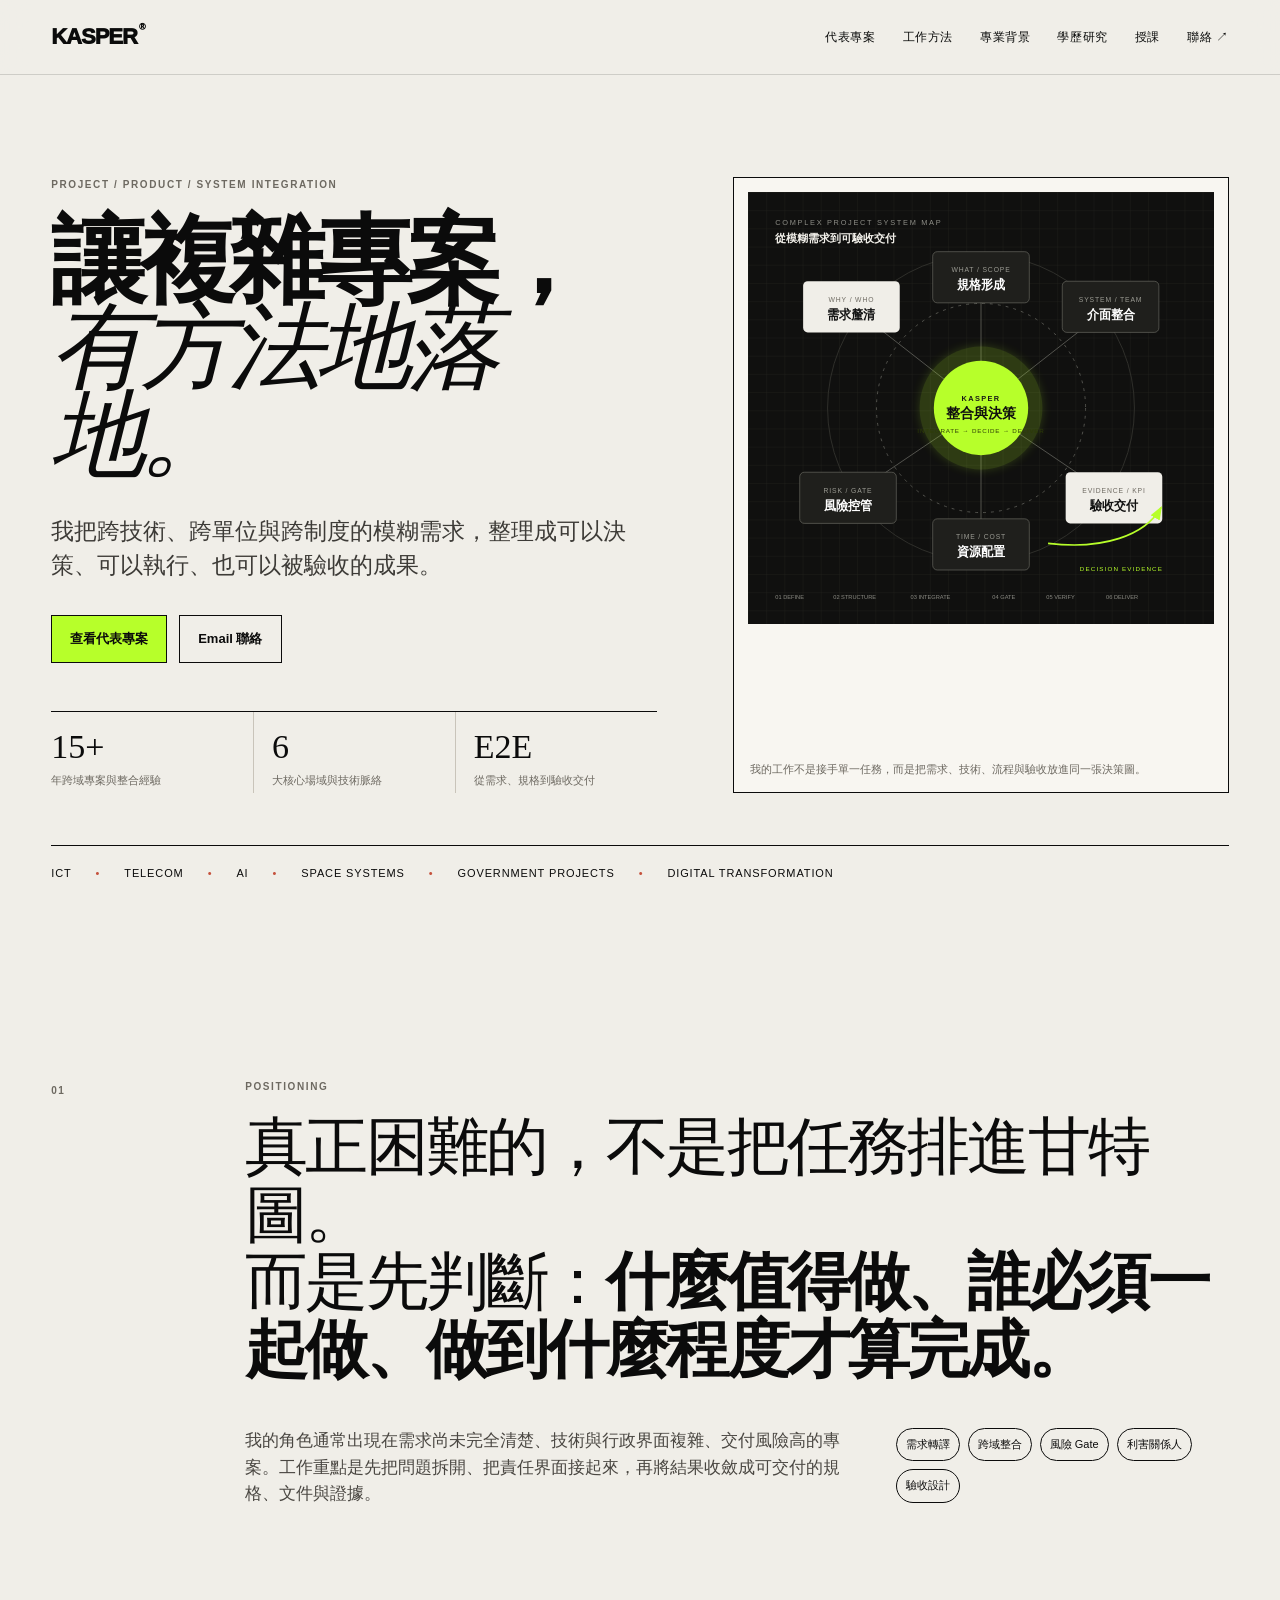
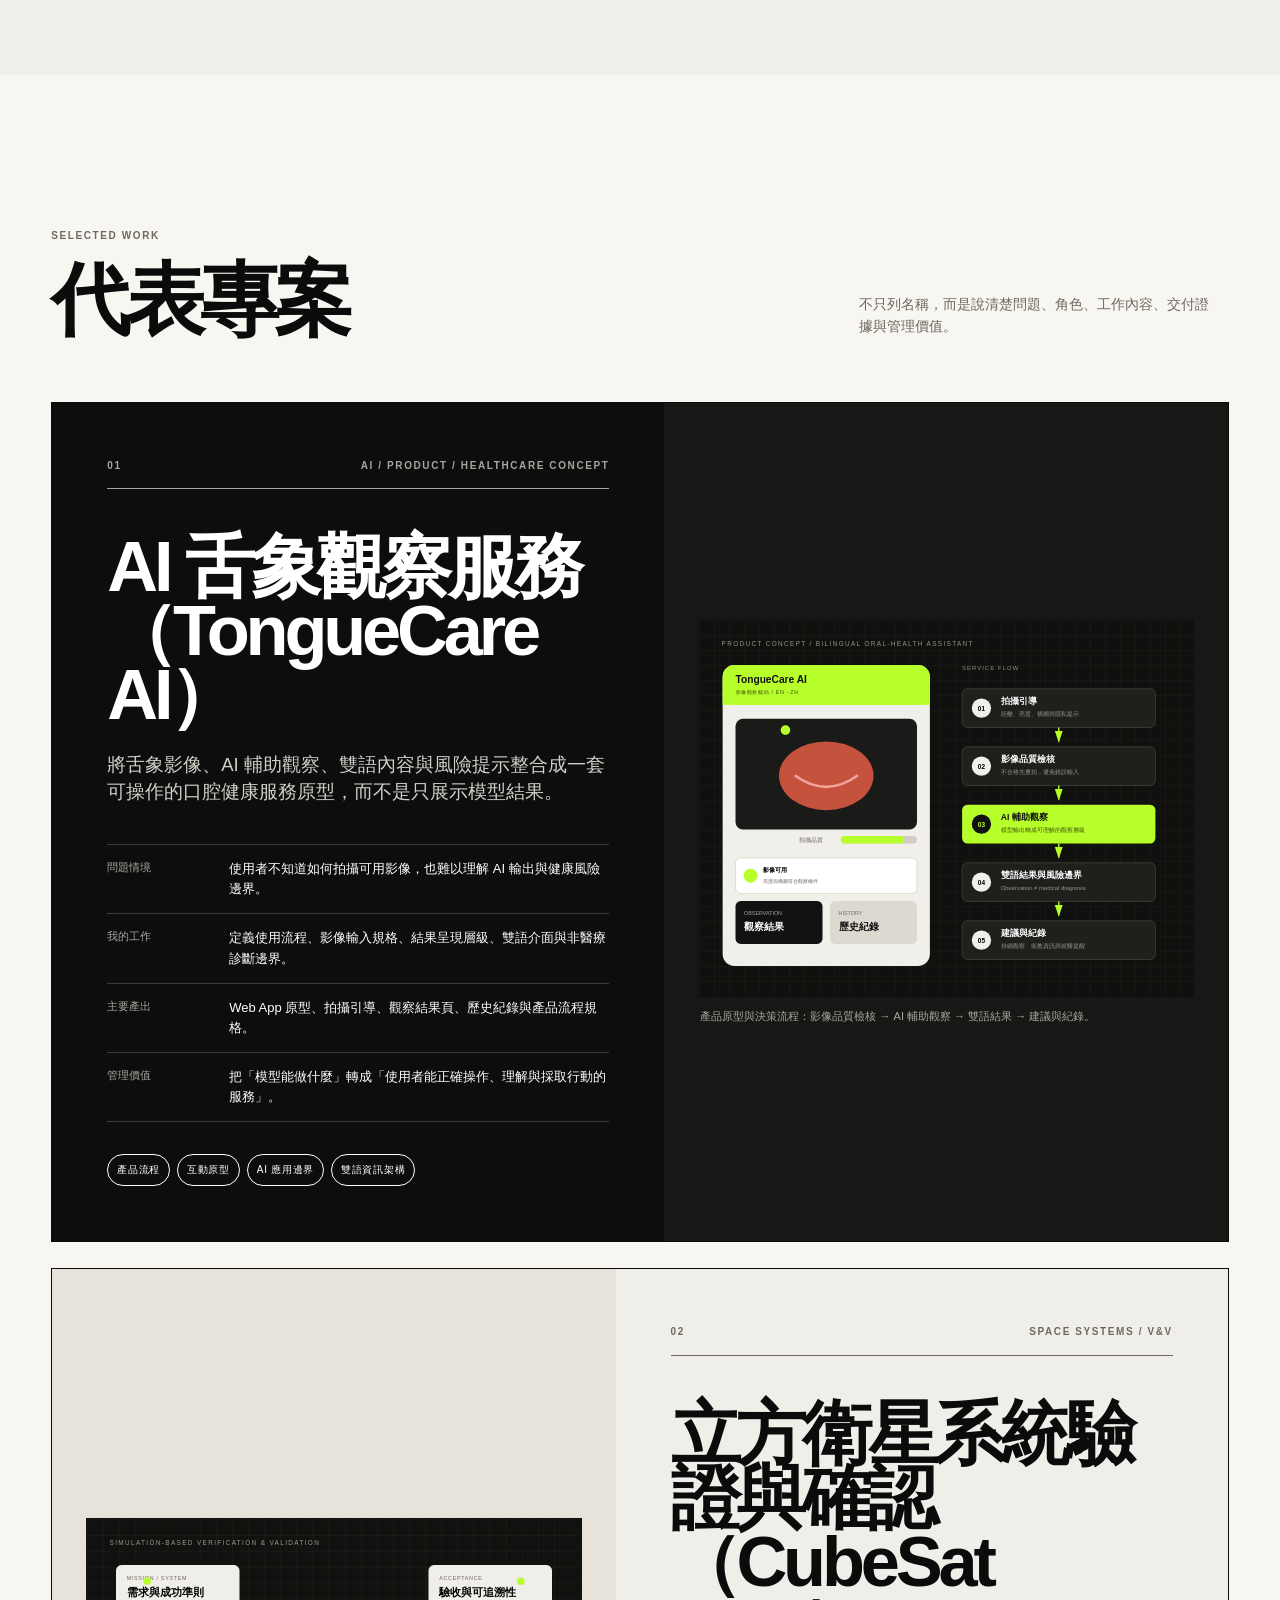
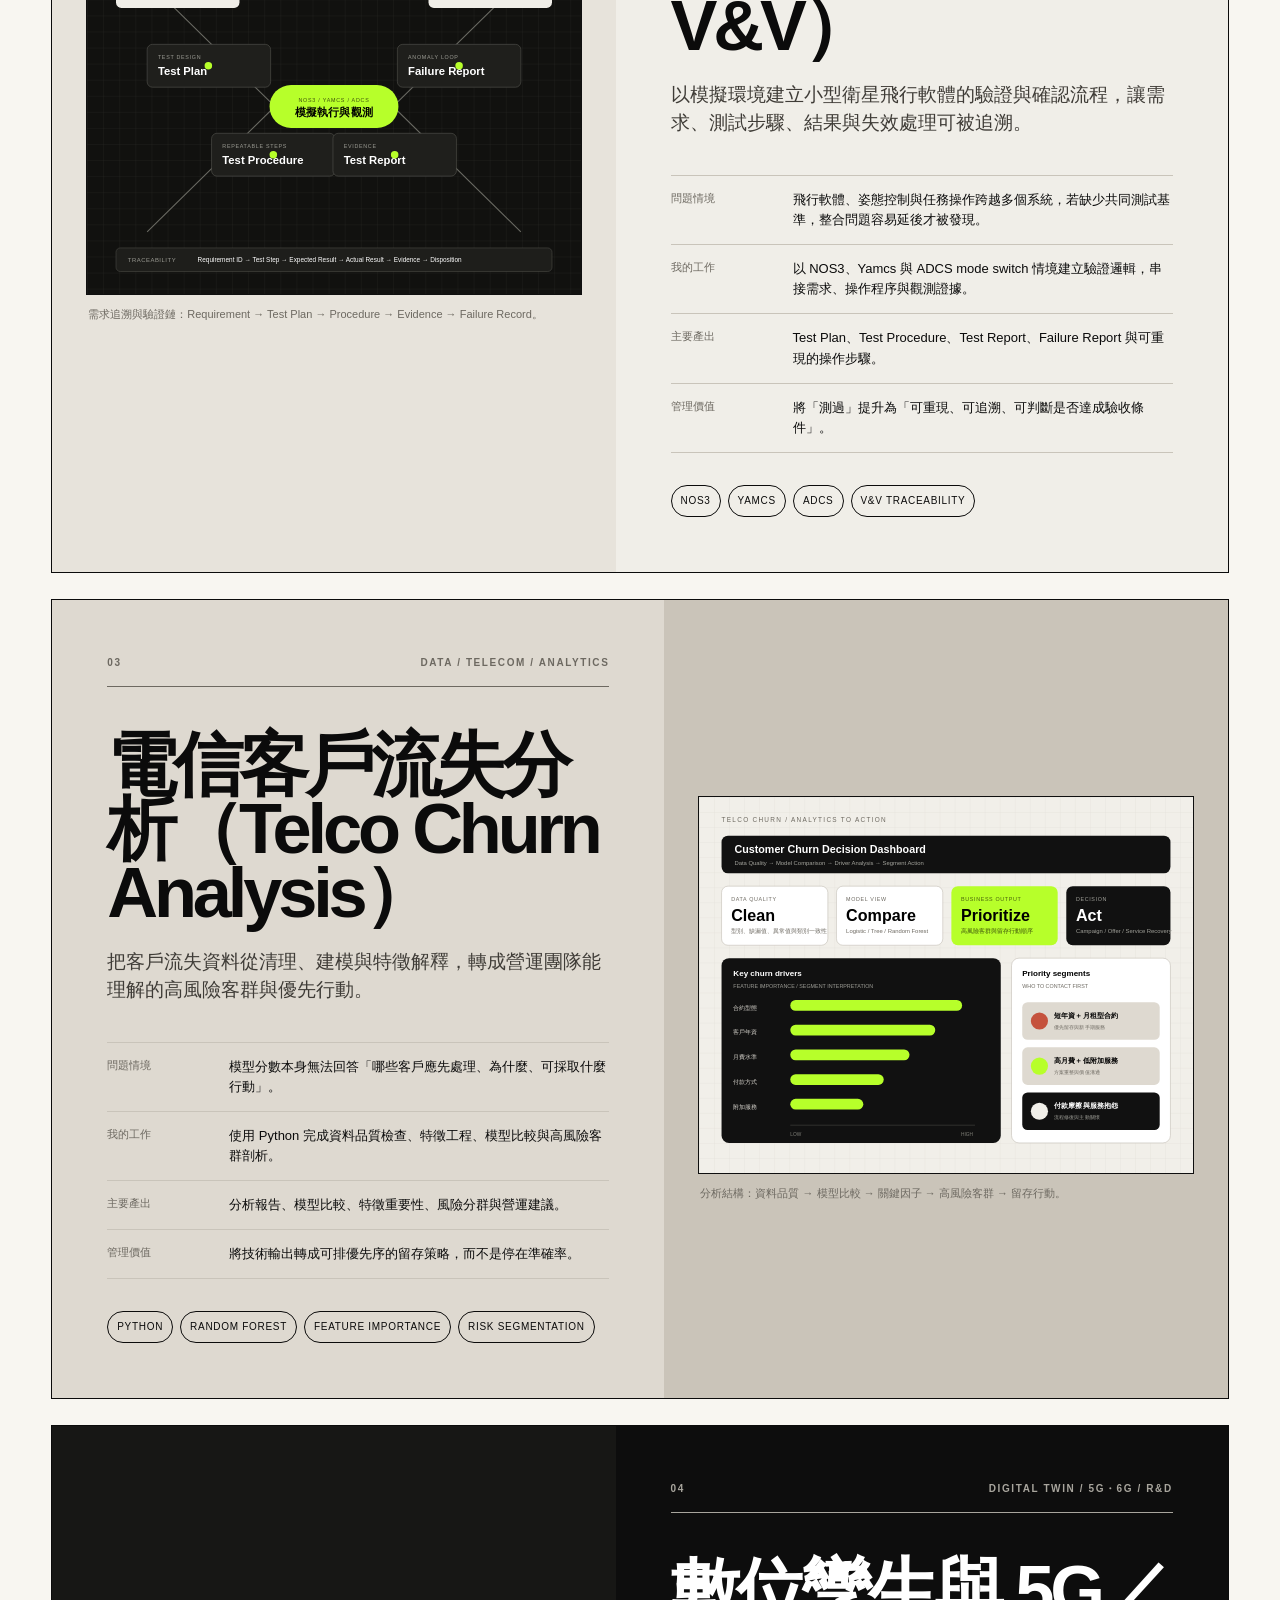
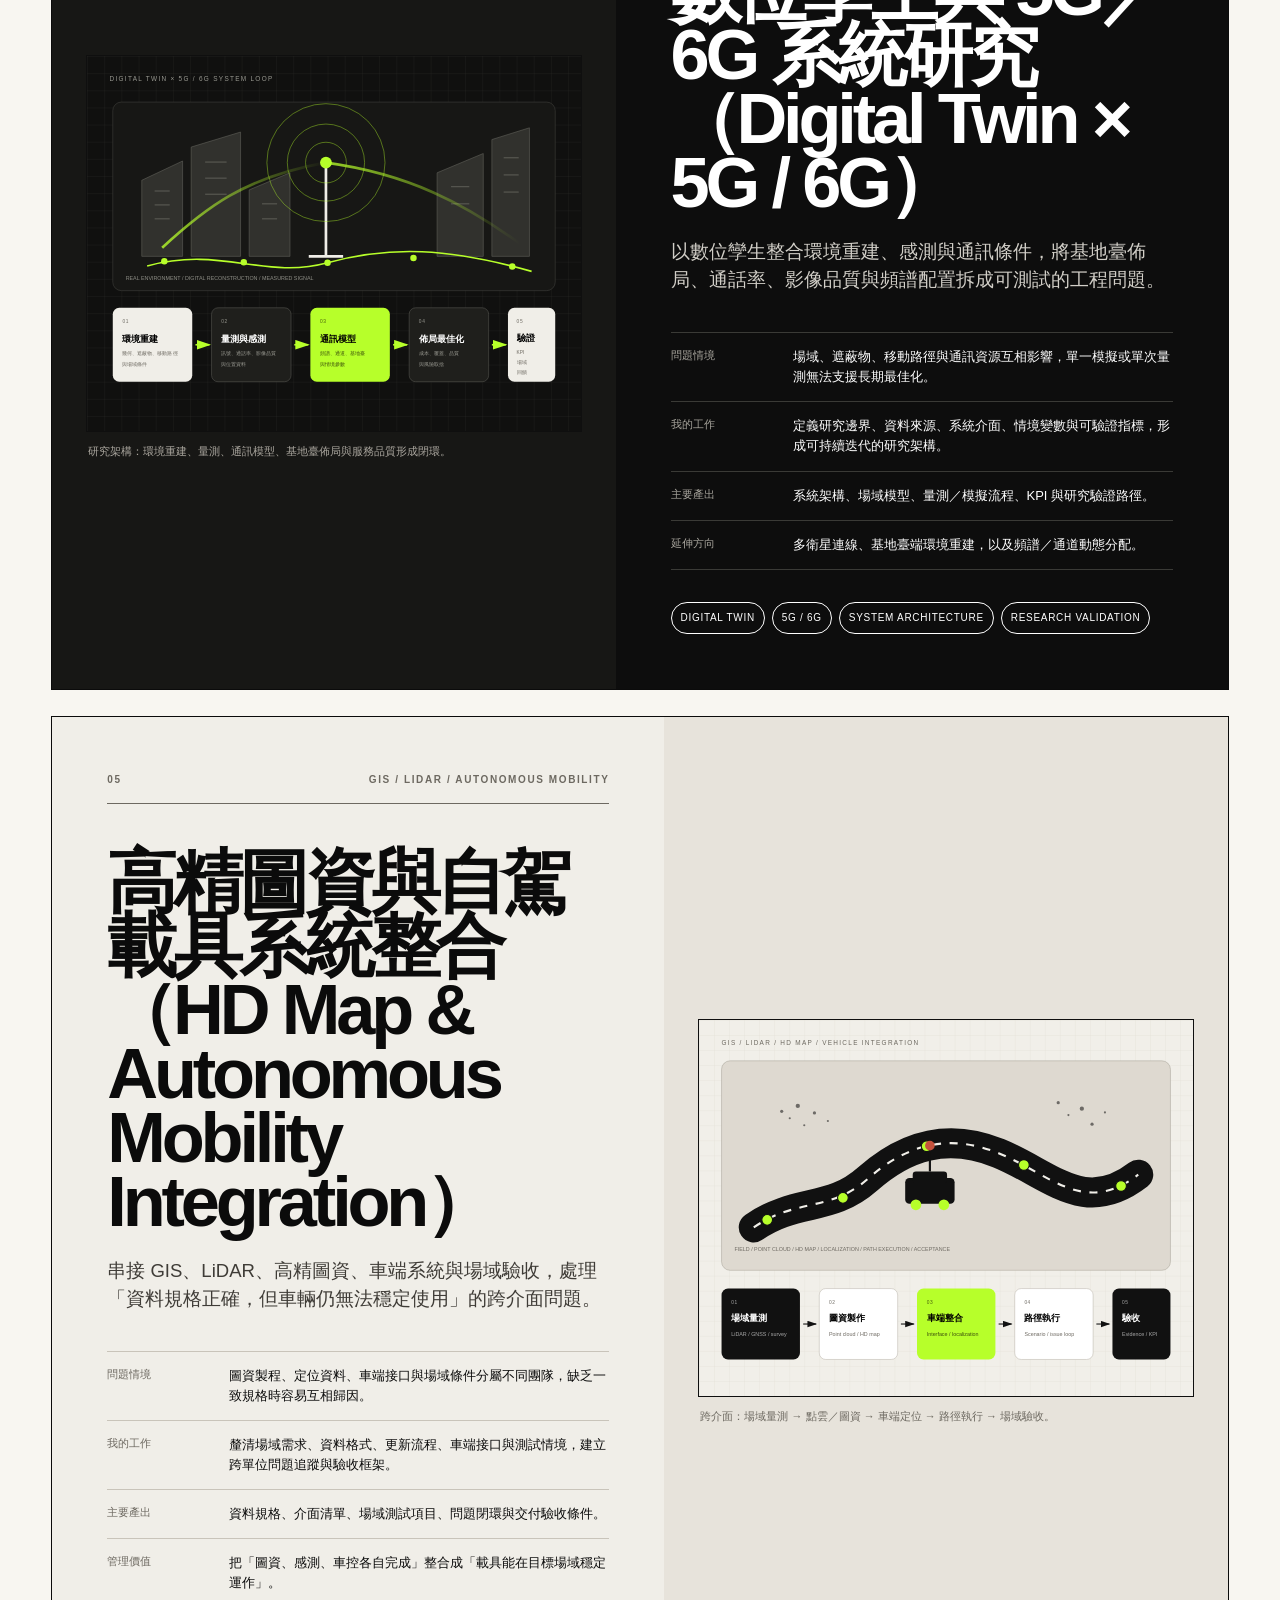
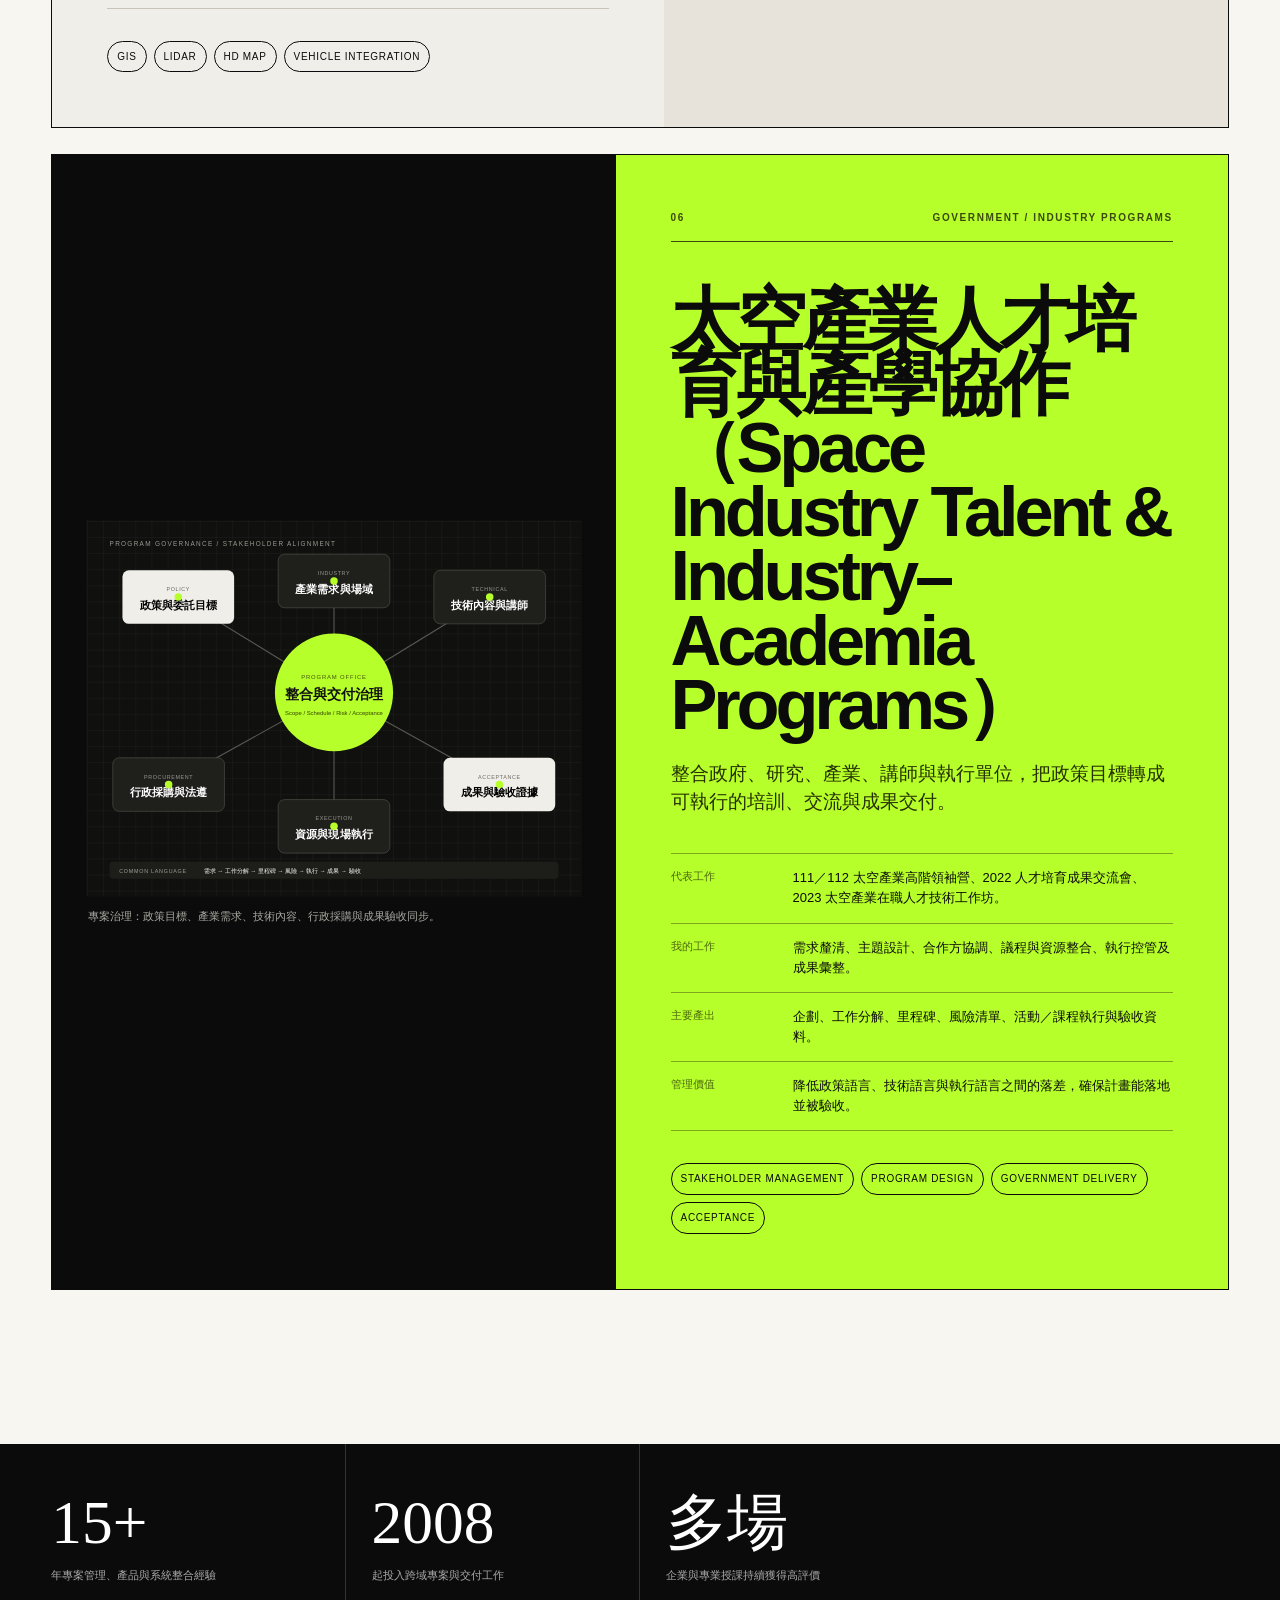
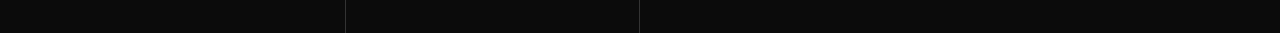
==== commit cef9a44c: "Refine project titles and education for brand positioning" ====
--- a/kasper-portfolio-v2/index.html
+++ b/kasper-portfolio-v2/index.html
@@ -1,353 +1,14 @@
 <!doctype html>
-<html lang="zh-Hant-TW">
-<head>
-  <meta charset="utf-8">
-  <meta name="viewport" content="width=device-width,initial-scale=1,viewport-fit=cover">
-  <meta name="robots" content="noindex,nofollow,noarchive,nosnippet">
-  <meta name="theme-color" content="#0b0b0b">
-  <title>KASPER｜複雜專案整合與交付</title>
-  <meta name="description" content="KASPER｜整合型專案與產品經理、系統整合顧問。跨 ICT、電信、AI、太空系統與政府專案，專注需求轉譯、跨域整合、風險控管與可驗收交付。">
-  <link rel="stylesheet" href="./styles.css">
-  <script defer src="./app.js"></script>
-</head>
-<body>
-  <a class="skip" href="#main">跳到主要內容</a>
-
-  <header class="topbar">
-    <div class="wrap nav">
-      <a class="wordmark" href="#top" aria-label="KASPER 首頁">KASPER<span>®</span></a>
-      <nav class="navlinks" aria-label="主要導覽">
-        <a href="#work">代表專案</a>
-        <a href="#method">工作方法</a>
-        <a href="#profile">專業背景</a>
-        <a href="#education">學歷研究</a>
-        <a href="#teaching">授課</a>
-        <a href="mailto:kasperxchen@gmail.com">聯絡 ↗</a>
-      </nav>
-      <details class="mobile-menu">
-        <summary aria-label="開啟選單">選單</summary>
-        <div class="mobile-panel">
-          <a href="#work">代表專案</a>
-          <a href="#method">工作方法</a>
-          <a href="#profile">專業背景</a>
-          <a href="#education">學歷研究</a>
-          <a href="#teaching">授課</a>
-          <a href="mailto:kasperxchen@gmail.com">聯絡 ↗</a>
-        </div>
-      </details>
-    </div>
-  </header>
-
-  <main id="main">
-    <section class="hero" id="top">
-      <div class="wrap hero-layout">
-        <div class="hero-copy">
-          <p class="overline">PROJECT / PRODUCT / SYSTEM INTEGRATION</p>
-          <h1>讓複雜專案，<br><em>有方法地落地。</em></h1>
-          <p class="lead">我把跨技術、跨單位與跨制度的模糊需求，整理成可以決策、可以執行、也可以被驗收的成果。</p>
-          <div class="hero-actions">
-            <a class="button button-acid" href="#work">查看代表專案</a>
-            <a class="button button-line" href="mailto:kasperxchen@gmail.com">Email 聯絡</a>
-          </div>
-          <div class="hero-facts" aria-label="專業摘要">
-            <div><strong>15+</strong><span>年跨域專案與整合經驗</span></div>
-            <div><strong>6</strong><span>大核心場域與技術脈絡</span></div>
-            <div><strong>E2E</strong><span>從需求、規格到驗收交付</span></div>
-          </div>
-        </div>
-        <figure class="hero-visual visual-frame">
-          <img src="./assets/hero-system-map.svg" alt="需求、規格、介面、風險、驗收與交付的系統整合關係圖" width="820" height="760" decoding="async">
-          <figcaption>我的工作不是接手單一任務，而是把需求、技術、流程與驗收放進同一張決策圖。</figcaption>
-        </figure>
-      </div>
-      <div class="wrap domain-rail" aria-label="專業領域">
-        <span>ICT</span><span>Telecom</span><span>AI</span><span>Space Systems</span><span>Government Projects</span><span>Digital Transformation</span>
-      </div>
-    </section>
-
-    <section class="manifesto">
-      <div class="wrap split">
-        <div class="section-no">01</div>
-        <div class="manifesto-copy">
-          <p class="kicker">POSITIONING</p>
-          <h2>真正困難的，不是把任務排進甘特圖。<br>而是先判斷：<strong>什麼值得做、誰必須一起做、做到什麼程度才算完成。</strong></h2>
-          <div class="manifesto-detail">
-            <p>我的角色通常出現在需求尚未完全清楚、技術與行政界面複雜、交付風險高的專案。工作重點是先把問題拆開、把責任界面接起來，再將結果收斂成可交付的規格、文件與證據。</p>
-            <div class="manifesto-tags"><span>需求轉譯</span><span>跨域整合</span><span>風險 Gate</span><span>利害關係人</span><span>驗收設計</span></div>
-          </div>
-        </div>
-      </div>
-    </section>
-
-    <section class="work" id="work">
-      <div class="wrap section-head">
-        <div>
-          <p class="kicker">SELECTED WORK</p>
-          <h2>代表專案</h2>
-        </div>
-        <p class="section-note">不只列名稱，而是說清楚問題、角色、工作內容、交付證據與管理價值。</p>
-      </div>
-
-      <div class="wrap case-studies">
-        <article class="case-study case-dark">
-          <div class="case-copy">
-            <div class="case-meta"><span>01</span><span>AI / PRODUCT / HEALTHCARE CONCEPT</span></div>
-            <h3>TongueCare AI</h3>
-            <p class="case-summary">將舌象影像、AI 輔助觀察、雙語內容與風險提示整合成一套可操作的口腔健康服務原型，而不是只展示模型結果。</p>
-            <dl class="case-grid">
-              <div><dt>問題情境</dt><dd>使用者不知道如何拍攝可用影像，也難以理解 AI 輸出與健康風險邊界。</dd></div>
-              <div><dt>我的工作</dt><dd>定義使用流程、影像輸入規格、結果呈現層級、雙語介面與非醫療診斷邊界。</dd></div>
-              <div><dt>主要產出</dt><dd>Web App 原型、拍攝引導、觀察結果頁、歷史紀錄與產品流程規格。</dd></div>
-              <div><dt>管理價值</dt><dd>把「模型能做什麼」轉成「使用者能正確操作、理解與採取行動的服務」。</dd></div>
-            </dl>
-            <div class="deliverables"><span>產品流程</span><span>互動原型</span><span>AI 應用邊界</span><span>雙語資訊架構</span></div>
-          </div>
-          <figure class="case-visual">
-            <img src="./assets/tonguecare-product.svg" alt="TongueCare AI 產品流程與雙語介面示意" width="920" height="700" loading="lazy" decoding="async">
-            <figcaption>產品原型與決策流程示意：影像品質檢核 → AI 輔助觀察 → 雙語結果 → 建議與紀錄。</figcaption>
-          </figure>
-        </article>
-
-        <article class="case-study">
-          <figure class="case-visual">
-            <img src="./assets/cubesat-vv.svg" alt="CubeSat 模擬式驗證與確認流程圖" width="920" height="700" loading="lazy" decoding="async">
-            <figcaption>需求追溯與驗證鏈：Requirement → Test Plan → Procedure → Evidence → Failure Record。</figcaption>
-          </figure>
-          <div class="case-copy">
-            <div class="case-meta"><span>02</span><span>SPACE SYSTEMS / V&amp;V</span></div>
-            <h3>CubeSat V&amp;V</h3>
-            <p class="case-summary">以模擬環境建立小型衛星飛行軟體的驗證與確認流程，讓需求、測試步驟、結果與失效處理可被追溯。</p>
-            <dl class="case-grid">
-              <div><dt>問題情境</dt><dd>飛行軟體、姿態控制與任務操作跨越多個系統，若缺少共同測試基準，整合問題容易延後才被發現。</dd></div>
-              <div><dt>我的工作</dt><dd>以 NOS3、Yamcs 與 ADCS mode switch 情境建立驗證邏輯，串接需求、操作程序與觀測證據。</dd></div>
-              <div><dt>主要產出</dt><dd>Test Plan、Test Procedure、Test Report、Failure Report 與可重現的操作步驟。</dd></div>
-              <div><dt>管理價值</dt><dd>將「測過」提升為「可重現、可追溯、可判斷是否達成驗收條件」。</dd></div>
-            </dl>
-            <div class="deliverables"><span>NOS3</span><span>Yamcs</span><span>ADCS</span><span>V&amp;V Traceability</span></div>
-          </div>
-        </article>
-
-        <article class="case-study case-warm">
-          <div class="case-copy">
-            <div class="case-meta"><span>03</span><span>DATA / TELECOM / ANALYTICS</span></div>
-            <h3>Telco Churn</h3>
-            <p class="case-summary">把客戶流失資料從清理、建模與特徵解釋，轉成營運團隊能理解的高風險客群與優先行動。</p>
-            <dl class="case-grid">
-              <div><dt>問題情境</dt><dd>模型分數本身無法回答「哪些客戶應先處理、為什麼、可採取什麼行動」。</dd></div>
-              <div><dt>我的工作</dt><dd>使用 Python 完成資料品質檢查、特徵工程、模型比較與高風險客群剖析。</dd></div>
-              <div><dt>主要產出</dt><dd>分析報告、模型比較、特徵重要性、風險分群與營運建議。</dd></div>
-              <div><dt>管理價值</dt><dd>將技術輸出轉成可排優先序的留存策略，而不是停在準確率。</dd></div>
-            </dl>
-            <div class="deliverables"><span>Python</span><span>Random Forest</span><span>Feature Importance</span><span>Risk Segmentation</span></div>
-          </div>
-          <figure class="case-visual">
-            <img src="./assets/telco-churn.svg" alt="電信客戶流失分析儀表板與高風險因子示意" width="920" height="700" loading="lazy" decoding="async">
-            <figcaption>分析結構示意：資料品質 → 模型比較 → 關鍵因子 → 高風險客群 → 留存行動。</figcaption>
-          </figure>
-        </article>
-
-        <article class="case-study case-dark">
-          <figure class="case-visual">
-            <img src="./assets/digital-twin-5g.svg" alt="數位孿生與 5G 6G 基地臺佈局研究架構圖" width="920" height="700" loading="lazy" decoding="async">
-            <figcaption>研究架構示意：環境重建、量測、通訊模型、基地臺佈局與服務品質形成閉環。</figcaption>
-          </figure>
-          <div class="case-copy">
-            <div class="case-meta"><span>04</span><span>DIGITAL TWIN / 5G・6G / R&amp;D</span></div>
-            <h3>Digital Twin × 5G / 6G</h3>
-            <p class="case-summary">以數位孿生整合環境重建、感測與通訊條件，將基地臺佈局、通話率、影像品質與頻譜配置拆成可測試的工程問題。</p>
-            <dl class="case-grid">
-              <div><dt>問題情境</dt><dd>場域、遮蔽物、移動路徑與通訊資源互相影響，單一模擬或單次量測無法支援長期最佳化。</dd></div>
-              <div><dt>我的工作</dt><dd>定義研究邊界、資料來源、系統介面、情境變數與可驗證指標，形成可持續迭代的研究架構。</dd></div>
-              <div><dt>主要產出</dt><dd>系統架構、場域模型、量測／模擬流程、KPI 與研究驗證路徑。</dd></div>
-              <div><dt>延伸方向</dt><dd>多衛星連線、基地臺端環境重建，以及頻譜／通道動態分配。</dd></div>
-            </dl>
-            <div class="deliverables"><span>Digital Twin</span><span>5G / 6G</span><span>System Architecture</span><span>Research Validation</span></div>
-          </div>
-        </article>
-
-        <article class="case-study">
-          <div class="case-copy">
-            <div class="case-meta"><span>05</span><span>GIS / LIDAR / AUTONOMOUS MOBILITY</span></div>
-            <h3>高精圖資與自駕載具整合</h3>
-            <p class="case-summary">串接 GIS、LiDAR、高精圖資、車端系統與場域驗收，處理「資料規格正確，但車輛仍無法穩定使用」的跨介面問題。</p>
-            <dl class="case-grid">
-              <div><dt>問題情境</dt><dd>圖資製程、定位資料、車端接口與場域條件分屬不同團隊，缺乏一致規格時容易互相歸因。</dd></div>
-              <div><dt>我的工作</dt><dd>釐清場域需求、資料格式、更新流程、車端接口與測試情境，建立跨單位問題追蹤與驗收框架。</dd></div>
-              <div><dt>主要產出</dt><dd>資料規格、介面清單、場域測試項目、問題閉環與交付驗收條件。</dd></div>
-              <div><dt>管理價值</dt><dd>把「圖資、感測、車控各自完成」整合成「載具能在目標場域穩定運作」。</dd></div>
-            </dl>
-            <div class="deliverables"><span>GIS</span><span>LiDAR</span><span>HD Map</span><span>Vehicle Integration</span></div>
-          </div>
-          <figure class="case-visual">
-            <img src="./assets/autonomous-map.svg" alt="高精圖資、LiDAR 與自駕載具整合示意" width="920" height="700" loading="lazy" decoding="async">
-            <figcaption>跨介面示意：場域量測 → 點雲／圖資 → 車端定位 → 路徑執行 → 場域驗收。</figcaption>
-          </figure>
-        </article>
-
-        <article class="case-study case-acid">
-          <figure class="case-visual">
-            <img src="./assets/program-governance.svg" alt="政府與產業委託案之利害關係人及交付治理架構" width="920" height="700" loading="lazy" decoding="async">
-            <figcaption>專案治理示意：政策目標、產業需求、技術內容、行政採購與成果驗收必須同步。</figcaption>
-          </figure>
-          <div class="case-copy">
-            <div class="case-meta"><span>06</span><span>GOVERNMENT / INDUSTRY PROGRAMS</span></div>
-            <h3>太空產業人才與產學協作</h3>
-            <p class="case-summary">整合政府、研究、產業、講師與執行單位，把政策目標轉成可執行的培訓、交流與成果交付。</p>
-            <dl class="case-grid">
-              <div><dt>代表工作</dt><dd>111／112 太空產業高階領袖營、2022 人才培育成果交流會、2023 太空產業在職人才技術工作坊。</dd></div>
-              <div><dt>我的工作</dt><dd>需求釐清、主題設計、合作方協調、議程與資源整合、執行控管及成果彙整。</dd></div>
-              <div><dt>主要產出</dt><dd>企劃、工作分解、里程碑、風險清單、活動／課程執行與驗收資料。</dd></div>
-              <div><dt>管理價值</dt><dd>降低「政策語言、技術語言與執行語言」之間的落差，確保計畫能落地並被驗收。</dd></div>
-            </dl>
-            <div class="deliverables"><span>Stakeholder Management</span><span>Program Design</span><span>Government Delivery</span><span>Acceptance</span></div>
-          </div>
-        </article>
-      </div>
-    </section>
-
-    <section class="evidence">
-      <div class="wrap evidence-grid">
-        <div class="stat"><strong>15+</strong><span>年專案管理、產品與系統整合經驗</span></div>
-        <div class="stat"><strong>2008</strong><span>起投入跨域專案與交付工作</span></div>
-        <div class="stat"><strong>多場</strong><span>企業與專業授課持續獲得高評價</span></div>
-        <div class="stat"><strong>端到端</strong><span>需求、規格、執行、驗收到交付</span></div>
-      </div>
-    </section>
-
-    <section class="method" id="method">
-      <div class="wrap section-head inverse">
-        <div>
-          <p class="kicker">HOW I WORK</p>
-          <h2>把不確定性，轉成決策節點。</h2>
-        </div>
-        <p class="section-note">方法不是套模板，而是提早暴露風險，讓決策者知道何時前進、何時調整、何時停止。</p>
-      </div>
-      <div class="wrap method-layout">
-        <ol class="steps">
-          <li><span>01</span><h3>Define</h3><p>辨識真正目標、限制、決策者、影響者、執行者與不可失敗條件。</p></li>
-          <li><span>02</span><h3>Structure</h3><p>把模糊需求轉成範圍、介面、優先序、資源與驗收標準。</p></li>
-          <li><span>03</span><h3>Integrate</h3><p>拆解跨團隊、跨技術、供應商與行政流程的依賴關係。</p></li>
-          <li><span>04</span><h3>Gate</h3><p>用成熟度、成本、時程與風險決定前進、補強、轉向或停止。</p></li>
-          <li><span>05</span><h3>Verify</h3><p>用 KPI、測試、文件與交付證據確認成果，而不是以感受結案。</p></li>
-        </ol>
-        <figure class="method-visual visual-frame dark-frame">
-          <img src="./assets/delivery-gates.svg" alt="從需求定義到驗收交付的五階段決策 Gate" width="860" height="860" loading="lazy" decoding="async">
-          <figcaption>每一個 Gate 都有進入條件、退出條件與可驗證證據。</figcaption>
-        </figure>
-      </div>
-    </section>
-
-    <section class="profile" id="profile">
-      <div class="wrap profile-grid">
-        <div>
-          <p class="kicker">PROFILE</p>
-          <h2>跨域不是標籤，<br>而是處理界面的能力。</h2>
-        </div>
-        <div class="profile-copy">
-          <p>歷經 GIS、智慧交通、高精圖資與 LiDAR、自駕載具、AMR／ROS、AI 視覺、智慧農業、低軌衛星、電信數位轉型與生成式 AI 等場域，核心能力始終一致：理解不同專業如何互相牽動，並建立能讓團隊共同工作的規格與決策框架。</p>
-          <div class="domains">
-            <span>GIS</span><span>LiDAR</span><span>Autonomous Mobility</span><span>AMR / ROS</span><span>AI Vision</span><span>Smart Agriculture</span><span>LEO / Space</span><span>Telecom</span><span>Generative AI</span><span>Government Projects</span>
-          </div>
-        </div>
-      </div>
-      <div class="wrap competency-grid">
-        <article><span>01</span><h3>需求與規格</h3><p>把模糊需求轉成清楚的範圍、介面、優先順序與驗收條件。</p></article>
-        <article><span>02</span><h3>產品與系統</h3><p>同時理解使用情境、商業價值、技術依賴與系統生命週期。</p></article>
-        <article><span>03</span><h3>專案治理</h3><p>建立里程碑、風險、責任矩陣、Gate 與決策紀錄，維持專案可控。</p></article>
-        <article><span>04</span><h3>交付與驗收</h3><p>以測試、文件、KPI 與證據完成交付，避免最後階段才發現落差。</p></article>
-      </div>
-    </section>
-
-    <section class="education" id="education">
-      <div class="wrap education-intro">
-        <div>
-          <p class="kicker">EDUCATION & RESEARCH</p>
-          <h2>工程、統計、管理與 AI，<br>構成跨域決策底座。</h2>
-        </div>
-        <p>學術背景不是平行堆疊，而是用來處理不同類型的決策：工程負責系統、統計負責證據、管理負責資源與組織、AI 負責新型工具與產品可能性。</p>
-      </div>
-      <div class="wrap education-pillars" aria-label="學術能力四大支柱">
-        <div><span>ENGINEERING</span><strong>太空系統工程</strong><p>系統工程、V&amp;V、任務與軟硬體整合。</p></div>
-        <div class="pillar-acid"><span>STATISTICS</span><strong>國立臺北大學</strong><p>統計學研究與房價／房貸期數之實證分析。</p></div>
-        <div><span>MANAGEMENT</span><strong>應用經濟與管理</strong><p>決策、品質機能展開與關鍵成功因素。</p></div>
-        <div><span>AI</span><strong>AI 創新應用</strong><p>資料分析、模型應用與生成式 AI 工作流程。</p></div>
-      </div>
-      <div class="wrap education-list">
-        <article>
-          <div class="edu-year">現在</div>
-          <div><p class="micro">ENGINEERING</p><h3>國立臺北科技大學｜太空系統工程研究所</h3><p>聚焦 CubeSat、飛行軟體模擬、驗證與確認、地面站與系統整合。</p></div>
-        </article>
-        <article class="edu-highlight">
-          <div class="edu-year">統計</div>
-          <div><p class="micro">STATISTICS / ECONOMETRICS</p><h3>國立臺北大學｜統計學系</h3><p>碩士論文研究：〈探討房貸期數對房價之影響〉。建立量化分析、模型判讀與證據導向決策能力。</p></div>
-        </article>
-        <article>
-          <div class="edu-year">碩士</div>
-          <div><p class="micro">MANAGEMENT</p><h3>國立宜蘭大學｜應用經濟與管理學系</h3><p>碩士論文：〈以品質機能展開探討植物工廠之關鍵成功因素〉，國家圖書館收錄。</p></div>
-        </article>
-        <article>
-          <div class="edu-year">2026</div>
-          <div><p class="micro">ARTIFICIAL INTELLIGENCE</p><h3>輔仁大學｜學士後 AI 創新應用多元培力專班</h3><p>完成 AI、資料分析與創新應用之跨域培訓。</p></div>
-        </article>
-        <article>
-          <div class="edu-year">學士</div>
-          <div><p class="micro">LIFE SCIENCE</p><h3>中國文化大學｜園藝學系</h3><p>農學學士。早期建立生物、農業與系統觀察的基礎。</p></div>
-        </article>
-      </div>
-    </section>
-
-    <section class="credentials">
-      <div class="wrap section-head compact-head">
-        <div><p class="kicker">SELECTED CREDENTIALS</p><h2>持續更新的方法與工具。</h2></div>
-        <p class="section-note">精選與目前職涯定位最相關的專業訓練，不以證書數量取代實際能力。</p>
-      </div>
-      <div class="wrap credential-groups">
-        <article><span>Google</span><h3>Project Management</h3><p>專案規劃、執行、敏捷方法與利害關係人管理。</p></article>
-        <article><span>Google</span><h3>Data Analytics</h3><p>資料清理、分析、視覺化與決策溝通。</p></article>
-        <article><span>Google</span><h3>Generative AI Leader</h3><p>生成式 AI 導入、策略與企業應用。</p></article>
-        <article><span>AWS</span><h3>Generative AI</h3><p>Technical 與 Business Skill，涵蓋技術概念與商業場景。</p></article>
-        <article><span>Anthropic</span><h3>AI Fluency & Agent Skills</h3><p>AI 協作框架、Agent skills 與 Claude Code 應用。</p></article>
-        <article><span>DNV</span><h3>ISO 50001 / 14067 / 14064-1</h3><p>能源、產品碳足跡與組織溫室氣體內部查證／稽核訓練。</p></article>
-      </div>
-    </section>
-
-    <section class="teaching" id="teaching">
-      <div class="wrap teaching-grid">
-        <div class="teaching-copy">
-          <p class="kicker">TEACHING & ENABLEMENT</p>
-          <h2>把複雜知識，轉成能立即操作的工作方法。</h2>
-          <p>企業與專業培訓聚焦生成式 AI、資料應用、專案管理與數位工具實作。課程設計以真實痛點為起點，安排工具、材料、Prompt、操作步驟與完成畫面，讓學員能在課堂中產出可用成果。</p>
-          <div class="teaching-proof"><strong>多場授課持續獲得高評價</strong><span>專業度</span><span>表達清楚</span><span>整體體驗</span></div>
-          <ul class="teaching-list">
-            <li><span>01</span>情境與工作痛點定義</li>
-            <li><span>02</span>工具選擇、Prompt 與操作規格</li>
-            <li><span>03</span>同步實作、完成畫面與備援材料</li>
-            <li><span>04</span>KPI、交付物與課後可複用模板</li>
-          </ul>
-        </div>
-        <figure class="teaching-visual visual-frame">
-          <img src="./assets/teaching-system.svg" alt="企業 AI 實作課程從痛點到可交付成果的設計流程" width="900" height="820" loading="lazy" decoding="async">
-          <figcaption>課程設計不是功能導覽，而是從痛點、資料、Prompt、操作到成果驗收的完整閉環。</figcaption>
-        </figure>
-      </div>
-    </section>
-
-    <section class="contact">
-      <div class="wrap contact-inner">
-        <p class="kicker">CONTACT</p>
-        <h2>有需要整合的複雜問題，<br>可以直接談。</h2>
-        <p>專案管理｜產品規劃｜系統整合｜AI 與資料應用｜企業培訓</p>
-        <a href="mailto:kasperxchen@gmail.com">kasperxchen@gmail.com ↗</a>
-      </div>
-    </section>
-  </main>
-
-  <footer>
-    <div class="wrap footer-inner">
-      <span>KASPER®</span>
-      <span>Project × Product × Integration</span>
-      <span>© <span data-year></span></span>
-    </div>
-  </footer>
-</body>
-</html>+<html lang="zh-Hant-TW"><head><meta charset="utf-8"><meta name="viewport" content="width=device-width,initial-scale=1,viewport-fit=cover"><meta name="robots" content="noindex,nofollow,noarchive,nosnippet"><meta name="theme-color" content="#0b0b0b"><title>KASPER｜複雜專案整合與交付</title><meta name="description" content="KASPER｜整合型專案與產品經理、系統整合顧問。跨 ICT、電信、AI、太空系統與政府專案，專注需求轉譯、跨域整合、風險控管與可驗收交付。"><link rel="stylesheet" href="./styles.css"><script defer src="./app.js"></script></head><body><a class="skip" href="#main">跳到主要內容</a>
+<header class="topbar"><div class="wrap nav"><a class="wordmark" href="#top">KASPER<span>®</span></a><nav class="navlinks"><a href="#work">代表專案</a><a href="#method">工作方法</a><a href="#profile">專業背景</a><a href="#education">學歷研究</a><a href="#teaching">授課</a><a href="mailto:kasperxchen@gmail.com">聯絡 ↗</a></nav><details class="mobile-menu"><summary>選單</summary><div class="mobile-panel"><a href="#work">代表專案</a><a href="#method">工作方法</a><a href="#profile">專業背景</a><a href="#education">學歷研究</a><a href="#teaching">授課</a><a href="mailto:kasperxchen@gmail.com">聯絡 ↗</a></div></details></div></header>
+<main id="main"><section class="hero" id="top"><div class="wrap hero-layout"><div class="hero-copy"><p class="overline">PROJECT / PRODUCT / SYSTEM INTEGRATION</p><h1>讓複雜專案，<br><em>有方法地落地。</em></h1><p class="lead">我把跨技術、跨單位與跨制度的模糊需求，整理成可以決策、可以執行、也可以被驗收的成果。</p><div class="hero-actions"><a class="button button-acid" href="#work">查看代表專案</a><a class="button button-line" href="mailto:kasperxchen@gmail.com">Email 聯絡</a></div><div class="hero-facts"><div><strong>15+</strong><span>年跨域專案與整合經驗</span></div><div><strong>6</strong><span>大核心場域與技術脈絡</span></div><div><strong>E2E</strong><span>從需求、規格到驗收交付</span></div></div></div><figure class="hero-visual visual-frame"><img src="./assets/hero-system-map.svg" alt="系統整合決策圖" width="820" height="760"><figcaption>我的工作不是接手單一任務，而是把需求、技術、流程與驗收放進同一張決策圖。</figcaption></figure></div><div class="wrap domain-rail"><span>ICT</span><span>Telecom</span><span>AI</span><span>Space Systems</span><span>Government Projects</span><span>Digital Transformation</span></div></section>
+<section class="manifesto"><div class="wrap split"><div class="section-no">01</div><div class="manifesto-copy"><p class="kicker">POSITIONING</p><h2>真正困難的，不是把任務排進甘特圖。<br>而是先判斷：<strong>什麼值得做、誰必須一起做、做到什麼程度才算完成。</strong></h2><div class="manifesto-detail"><p>我的角色通常出現在需求尚未完全清楚、技術與行政界面複雜、交付風險高的專案。工作重點是先把問題拆開、把責任界面接起來，再將結果收斂成可交付的規格、文件與證據。</p><div class="manifesto-tags"><span>需求轉譯</span><span>跨域整合</span><span>風險 Gate</span><span>利害關係人</span><span>驗收設計</span></div></div></div></div></section>
+<section class="work" id="work"><div class="wrap section-head"><div><p class="kicker">SELECTED WORK</p><h2>代表專案</h2></div><p class="section-note">不只列名稱，而是說清楚問題、角色、工作內容、交付證據與管理價值。</p></div><div class="wrap case-studies">
+<article class="case-study case-dark"><div class="case-copy"><div class="case-meta"><span>01</span><span>AI / PRODUCT / HEALTHCARE CONCEPT</span></div><h3>AI 舌象觀察服務（TongueCare AI）</h3><p class="case-summary">將舌象影像、AI 輔助觀察、雙語內容與風險提示整合成一套可操作的口腔健康服務原型，而不是只展示模型結果。</p><dl class="case-grid"><div><dt>問題情境</dt><dd>使用者不知道如何拍攝可用影像，也難以理解 AI 輸出與健康風險邊界。</dd></div><div><dt>我的工作</dt><dd>定義使用流程、影像輸入規格、結果呈現層級、雙語介面與非醫療診斷邊界。</dd></div><div><dt>主要產出</dt><dd>Web App 原型、拍攝引導、觀察結果頁、歷史紀錄與產品流程規格。</dd></div><div><dt>管理價值</dt><dd>把「模型能做什麼」轉成「使用者能正確操作、理解與採取行動的服務」。</dd></div></dl><div class="deliverables"><span>產品流程</span><span>互動原型</span><span>AI 應用邊界</span><span>雙語資訊架構</span></div></div><figure class="case-visual"><img src="./assets/tonguecare-product.svg" alt="AI 舌象觀察服務產品流程" width="920" height="700" loading="lazy"><figcaption>產品原型與決策流程：影像品質檢核 → AI 輔助觀察 → 雙語結果 → 建議與紀錄。</figcaption></figure></article>
+<article class="case-study"><figure class="case-visual"><img src="./assets/cubesat-vv.svg" alt="立方衛星驗證與確認流程" width="920" height="700" loading="lazy"><figcaption>需求追溯與驗證鏈：Requirement → Test Plan → Procedure → Evidence → Failure Record。</figcaption></figure><div class="case-copy"><div class="case-meta"><span>02</span><span>SPACE SYSTEMS / V&amp;V</span></div><h3>立方衛星系統驗證與確認（CubeSat V&amp;V）</h3><p class="case-summary">以模擬環境建立小型衛星飛行軟體的驗證與確認流程，讓需求、測試步驟、結果與失效處理可被追溯。</p><dl class="case-grid"><div><dt>問題情境</dt><dd>飛行軟體、姿態控制與任務操作跨越多個系統，若缺少共同測試基準，整合問題容易延後才被發現。</dd></div><div><dt>我的工作</dt><dd>以 NOS3、Yamcs 與 ADCS mode switch 情境建立驗證邏輯，串接需求、操作程序與觀測證據。</dd></div><div><dt>主要產出</dt><dd>Test Plan、Test Procedure、Test Report、Failure Report 與可重現的操作步驟。</dd></div><div><dt>管理價值</dt><dd>將「測過」提升為「可重現、可追溯、可判斷是否達成驗收條件」。</dd></div></dl><div class="deliverables"><span>NOS3</span><span>Yamcs</span><span>ADCS</span><span>V&amp;V Traceability</span></div></div></article>
+<article class="case-study case-warm"><div class="case-copy"><div class="case-meta"><span>03</span><span>DATA / TELECOM / ANALYTICS</span></div><h3>電信客戶流失分析（Telco Churn Analysis）</h3><p class="case-summary">把客戶流失資料從清理、建模與特徵解釋，轉成營運團隊能理解的高風險客群與優先行動。</p><dl class="case-grid"><div><dt>問題情境</dt><dd>模型分數本身無法回答「哪些客戶應先處理、為什麼、可採取什麼行動」。</dd></div><div><dt>我的工作</dt><dd>使用 Python 完成資料品質檢查、特徵工程、模型比較與高風險客群剖析。</dd></div><div><dt>主要產出</dt><dd>分析報告、模型比較、特徵重要性、風險分群與營運建議。</dd></div><div><dt>管理價值</dt><dd>將技術輸出轉成可排優先序的留存策略，而不是停在準確率。</dd></div></dl><div class="deliverables"><span>Python</span><span>Random Forest</span><span>Feature Importance</span><span>Risk Segmentation</span></div></div><figure class="case-visual"><img src="./assets/telco-churn.svg" alt="電信客戶流失分析" width="920" height="700" loading="lazy"><figcaption>分析結構：資料品質 → 模型比較 → 關鍵因子 → 高風險客群 → 留存行動。</figcaption></figure></article>
+<article class="case-study case-dark"><figure class="case-visual"><img src="./assets/digital-twin-5g.svg" alt="數位孿生與 5G 6G 系統研究" width="920" height="700" loading="lazy"><figcaption>研究架構：環境重建、量測、通訊模型、基地臺佈局與服務品質形成閉環。</figcaption></figure><div class="case-copy"><div class="case-meta"><span>04</span><span>DIGITAL TWIN / 5G・6G / R&amp;D</span></div><h3>數位孿生與 5G／6G 系統研究（Digital Twin × 5G / 6G）</h3><p class="case-summary">以數位孿生整合環境重建、感測與通訊條件，將基地臺佈局、通話率、影像品質與頻譜配置拆成可測試的工程問題。</p><dl class="case-grid"><div><dt>問題情境</dt><dd>場域、遮蔽物、移動路徑與通訊資源互相影響，單一模擬或單次量測無法支援長期最佳化。</dd></div><div><dt>我的工作</dt><dd>定義研究邊界、資料來源、系統介面、情境變數與可驗證指標，形成可持續迭代的研究架構。</dd></div><div><dt>主要產出</dt><dd>系統架構、場域模型、量測／模擬流程、KPI 與研究驗證路徑。</dd></div><div><dt>延伸方向</dt><dd>多衛星連線、基地臺端環境重建，以及頻譜／通道動態分配。</dd></div></dl><div class="deliverables"><span>Digital Twin</span><span>5G / 6G</span><span>System Architecture</span><span>Research Validation</span></div></div></article>
+<article class="case-study"><div class="case-copy"><div class="case-meta"><span>05</span><span>GIS / LIDAR / AUTONOMOUS MOBILITY</span></div><h3>高精圖資與自駕載具系統整合（HD Map &amp; Autonomous Mobility Integration）</h3><p class="case-summary">串接 GIS、LiDAR、高精圖資、車端系統與場域驗收，處理「資料規格正確，但車輛仍無法穩定使用」的跨介面問題。</p><dl class="case-grid"><div><dt>問題情境</dt><dd>圖資製程、定位資料、車端接口與場域條件分屬不同團隊，缺乏一致規格時容易互相歸因。</dd></div><div><dt>我的工作</dt><dd>釐清場域需求、資料格式、更新流程、車端接口與測試情境，建立跨單位問題追蹤與驗收框架。</dd></div><div><dt>主要產出</dt><dd>資料規格、介面清單、場域測試項目、問題閉環與交付驗收條件。</dd></div><div><dt>管理價值</dt><dd>把「圖資、感測、車控各自完成」整合成「載具能在目標場域穩定運作」。</dd></div></dl><div class="deliverables"><span>GIS</span><span>LiDAR</span><span>HD Map</span><span>Vehicle Integration</span></div></div><figure class="case-visual"><img src="./assets/autonomous-map.svg" alt="高精圖資與自駕載具整合" width="920" height="700" loading="lazy"><figcaption>跨介面：場域量測 → 點雲／圖資 → 車端定位 → 路徑執行 → 場域驗收。</figcaption></figure></article>
+<article class="case-study case-acid"><figure class="case-visual"><img src="./assets/program-governance.svg" alt="太空產業人才與產學協作計畫治理" width="920" height="700" loading="lazy"><figcaption>專案治理：政策目標、產業需求、技術內容、行政採購與成果驗收同步。</figcaption></figure><div class="case-copy"><div class="case-meta"><span>06</span><span>GOVERNMENT / INDUSTRY PROGRAMS</span></div><h3>太空產業人才培育與產學協作（Space Industry Talent &amp; Industry–Academia Programs）</h3><p class="case-summary">整合政府、研究、產業、講師與執行單位，把政策目標轉成可執行的培訓、交流與成果交付。</p><dl class="case-grid"><div><dt>代表工作</dt><dd>111／112 太空產業高階領袖營、2022 人才培育成果交流會、2023 太空產業在職人才技術工作坊。</dd></div><div><dt>我的工作</dt><dd>需求釐清、主題設計、合作方協調、議程與資源整合、執行控管及成果彙整。</dd></div><div><dt>主要產出</dt><dd>企劃、工作分解、里程碑、風險清單、活動／課程執行與驗收資料。</dd></div><div><dt>管理價值</dt><dd>降低政策語言、技術語言與執行語言之間的落差，確保計畫能落地並被驗收。</dd></div></dl><div class="deliverables"><span>Stakeholder Management</span><span>Program Design</span><span>Government Delivery</span><span>Acceptance</span></div></div></article>
+</div></section>
+<section class="evidence"><div class="wrap evidence-grid"><div class="stat"><strong>15+</strong><span>年專案管理、產品與系統整合經驗</span></div><div class="stat"><strong>2008</strong><span>起投入跨域專案與交付工作</span></div><div class="stat"><strong>多場</strong><span>企業與專業授課持續獲得高評價</span></div><div class
--- a/kasper-portfolio-v2/styles.css
+++ b/kasper-portfolio-v2/styles.css
@@ -1,34 +1,109 @@
 :root{
-  --bg:#f0eee9;
-  --paper:#f8f6f2;
-  --ink:#0c0c0c;
-  --muted:#716d66;
+  --bg:#f0eee8;
+  --paper:#f8f6f1;
+  --ink:#0b0b0b;
+  --muted:#6d6961;
   --line:#c9c4ba;
+  --line-dark:#3a3a36;
   --acid:#b7ff2a;
-  --red:#c6523d;
-  --max:1280px;
-  --pad:clamp(18px,4vw,56px);
+  --acid-deep:#8fd500;
+  --warm:#d9d4ca;
+  --red:#c5523d;
+  --max:1320px;
+  --pad:clamp(18px,4vw,58px);
+  --radius:28px;
 }
 *{box-sizing:border-box}
 html{background:var(--bg);scroll-behavior:auto;-webkit-text-size-adjust:100%;text-size-adjust:100%}
-body{margin:0;background:var(--bg);color:var(--ink);font-family:Inter,-apple-system,BlinkMacSystemFont,"Segoe UI","PingFang TC","Noto Sans TC","Microsoft JhengHei",sans-serif;line-height:1.55;overflow-x:hidden;touch-action:pan-y}
+body{margin:0;background:var(--bg);color:var(--ink);font-family:Inter,-apple-system,BlinkMacSystemFont,"Segoe UI","PingFang TC","Noto Sans TC","Microsoft JhengHei",sans-serif;line-height:1.58;overflow-x:hidden;touch-action:pan-y;-webkit-font-smoothing:antialiased}
+img{display:block;max-width:100%;height:auto}
 a{color:inherit;text-decoration:none}
-.wrap{width:min(var(--max),calc(100% - var(--pad)*2));margin:auto}
-.skip{position:absolute;top:-100px;left:12px;background:#fff;padding:10px 14px;z-index:1000}.skip:focus{top:12px}
-.topbar{position:sticky;top:0;z-index:100;background:rgba(240,238,233,.94);backdrop-filter:blur(14px);border-bottom:1px solid rgba(12,12,12,.14)}
+button,summary{font:inherit}
+figure{margin:0}
+.wrap{width:min(var(--max),calc(100% - var(--pad)*2));margin-inline:auto}
+.skip{position:absolute;top:-100px;left:14px;z-index:999;background:#fff;border:1px solid var(--ink);padding:10px 14px}.skip:focus{top:14px}
+.topbar{position:sticky;top:0;z-index:100;background:rgba(240,238,232,.94);border-bottom:1px solid rgba(11,11,11,.15);backdrop-filter:blur(14px);-webkit-backdrop-filter:blur(14px)}
 .nav{height:74px;display:flex;align-items:center;justify-content:space-between;gap:24px}
-.wordmark{font-weight:900;letter-spacing:-.04em;font-size:21px}.wordmark span{font-size:9px;vertical-align:top;margin-left:2px}
-.navlinks{display:flex;align-items:center;gap:28px;font-size:12px;text-transform:uppercase;letter-spacing:.08em}.navlinks a:hover{text-decoration:underline;text-underline-offset:5px}
-.mobile-menu{display:none;position:relative}.mobile-menu summary{list-style:none;text-transform:uppercase;font-size:12px;letter-spacing:.1em;cursor:pointer}.mobile-menu summary::-webkit-details-marker{display:none}.mobile-panel{position:absolute;right:0;top:34px;background:#0d0d0d;color:white;padding:18px;width:min(260px,calc(100vw - 36px));display:grid;gap:1px}.mobile-panel a{padding:13px 10px;border-bottom:1px solid #333;font-size:14px}
-.hero{padding:clamp(60px,9vw,120px) 0 34px}.hero-grid{display:grid;grid-template-columns:130px minmax(0,1fr) 260px;gap:clamp(26px,5vw,70px);align-items:start}.hero-index,.section-no,.micro,.kicker,.overline{font-size:10px;letter-spacing:.16em;text-transform:uppercase;font-weight:800}.hero-index{padding-top:12px;color:var(--muted)}.overline{margin:0 0 22px;color:var(--muted)}.hero h1{font-size:clamp(54px,8vw,118px);line-height:.92;letter-spacing:-.065em;margin:0;font-weight:800;max-width:1000px}.hero h1 em{font-family:Georgia,"Times New Roman",serif;font-weight:400}.lead{font-size:clamp(17px,2vw,24px);max-width:760px;margin:42px 0 0;line-height:1.5}.hero-side{padding-top:12px}.mono-line{display:grid;grid-template-columns:1fr auto;gap:20px;padding:12px 0;border-top:1px solid var(--line);font-size:11px}.mono-line span{color:var(--muted);text-transform:uppercase;letter-spacing:.08em}.mono-line strong{font-size:11px}.text-link{display:inline-block;margin-top:34px;font-size:12px;text-transform:uppercase;letter-spacing:.08em;border-bottom:1px solid;padding-bottom:4px}.hero-rule{border-top:1px solid var(--ink);margin-top:70px}.marquee{display:flex;gap:24px;flex-wrap:wrap;padding:18px 0 0}.marquee span{font-size:12px;text-transform:uppercase;letter-spacing:.08em}.marquee span:not(:last-child)::after{content:"•";margin-left:24px;color:var(--red)}
-.manifesto{padding:clamp(100px,14vw,190px) 0}.split{display:grid;grid-template-columns:130px minmax(0,1fr);gap:clamp(26px,5vw,70px)}.section-no{color:var(--muted)}.kicker{margin:0 0 20px;color:var(--muted)}.manifesto h2{font-size:clamp(34px,5vw,68px);line-height:1.08;letter-spacing:-.045em;font-weight:450;margin:0;max-width:1100px}.manifesto h2 strong{font-weight:800}.manifesto-copy>p:last-child{font-size:17px;max-width:720px;margin:40px 0 0;margin-left:auto;color:#4b4945}
-.work{background:var(--paper);padding:clamp(90px,12vw,150px) 0}.section-head{display:grid;grid-template-columns:1fr 360px;gap:40px;align-items:end;margin-bottom:60px}.section-head h2{font-size:clamp(45px,6vw,82px);margin:0;line-height:.95;letter-spacing:-.055em}.section-note{margin:0;color:var(--muted);font-size:14px;max-width:340px}.cases{display:grid;grid-template-columns:1fr 1fr;border-top:1px solid var(--ink);border-left:1px solid var(--ink)}.case{min-height:520px;padding:26px;display:flex;flex-direction:column;justify-content:space-between;border-right:1px solid var(--ink);border-bottom:1px solid var(--ink);background:transparent}.case-dark{background:#111;color:white}.case-accent{background:var(--acid)}.case-top{display:flex;justify-content:space-between;font-size:10px;letter-spacing:.1em;text-transform:uppercase}.case-main h3{font-size:clamp(40px,5vw,72px);line-height:.92;letter-spacing:-.055em;margin:0 0 26px;max-width:570px}.case-main p{font-size:16px;max-width:540px;margin:0;color:#4b4945}.case-dark .case-main p{color:#c7c4bd}.case-foot{display:flex;gap:10px;flex-wrap:wrap}.case-foot span{font-size:10px;text-transform:uppercase;letter-spacing:.08em;border:1px solid currentColor;padding:7px 9px;border-radius:999px}
-.evidence{background:#0c0c0c;color:#fff}.evidence-grid{display:grid;grid-template-columns:repeat(4,1fr)}.stat{padding:48px 24px;border-right:1px solid #333}.stat:first-child{padding-left:0}.stat:last-child{border-right:0}.stat strong{display:block;font-family:Georgia,serif;font-weight:400;font-size:clamp(42px,5vw,70px);line-height:1}.stat span{display:block;margin-top:15px;font-size:12px;color:#aaa}
-.approach{background:#0c0c0c;color:white;padding:clamp(110px,14vw,180px) 0}.inverse{border-top:1px solid #444;padding-top:34px}.inverse .kicker,.inverse .section-note{color:#9a9790}.steps{margin-top:40px;border-top:1px solid #444}.step{display:grid;grid-template-columns:70px 250px 1fr;gap:24px;padding:28px 0;border-bottom:1px solid #444;align-items:start}.step>span{font-size:10px;color:var(--acid)}.step h3{margin:0;font-size:28px;letter-spacing:-.03em}.step p{margin:2px 0 0;color:#aaa;max-width:560px}
-.profile{padding:clamp(100px,14vw,180px) 0}.profile-grid{display:grid;grid-template-columns:1fr 1fr;gap:clamp(40px,8vw,100px);align-items:start}.profile h2{font-size:clamp(42px,6vw,78px);line-height:.98;letter-spacing:-.055em;margin:0}.profile-copy>p{font-size:18px;margin:0;color:#47443f}.domains{display:flex;flex-wrap:wrap;gap:8px;margin-top:34px}.domains span{font-size:10px;text-transform:uppercase;letter-spacing:.08em;border:1px solid var(--ink);padding:8px 10px;border-radius:999px}.profile-cols{display:grid;grid-template-columns:1fr 1fr;gap:60px;margin-top:100px}.profile-col{border-top:1px solid var(--ink);padding-top:18px}.micro{margin:0 0 18px}.line-item{display:grid;grid-template-columns:90px 1fr;gap:20px;padding:17px 0;border-top:1px solid var(--line)}.line-item>span{font-size:10px;color:var(--muted);text-transform:uppercase}.line-item strong{font-size:15px}.line-item p{margin:3px 0 0;font-size:12px;color:var(--muted)}
-.teaching{padding:clamp(90px,12vw,150px) 0;background:#d9d5cc}.teaching-grid{display:grid;grid-template-columns:1fr 1fr;gap:clamp(40px,8vw,100px)}.teaching h2{font-size:clamp(40px,5.8vw,76px);line-height:1;letter-spacing:-.05em;margin:0}.teaching-grid>div:last-child>p:first-child{font-size:18px;margin:0}.teaching-proof{margin-top:38px!important;padding-top:22px;border-top:1px solid #aaa59b;font-weight:700}.teaching-proof span{display:inline-block;font-weight:500;font-size:11px;border:1px solid #8e8a82;border-radius:999px;padding:6px 8px;margin:12px 5px 0 0}
-.contact{background:var(--acid);padding:clamp(90px,14vw,180px) 0}.contact h2{font-size:clamp(56px,9vw,118px);line-height:.9;letter-spacing:-.065em;margin:0 0 50px}.contact a{font-size:clamp(20px,2.6vw,34px);border-bottom:2px solid currentColor;padding-bottom:4px}
-footer{background:#0c0c0c;color:white}.footer-inner{min-height:96px;display:grid;grid-template-columns:1fr auto auto;gap:30px;align-items:center;font-size:10px;letter-spacing:.08em;text-transform:uppercase;color:#aaa}.footer-inner span:first-child{color:white;font-weight:900;font-size:14px}
-@media(max-width:900px){.navlinks{display:none}.mobile-menu{display:block}.hero-grid{grid-template-columns:1fr}.hero-index{display:none}.hero-side{max-width:420px;margin-left:auto;width:100%;margin-top:30px}.split{grid-template-columns:1fr}.section-no{display:none}.section-head{grid-template-columns:1fr}.cases{grid-template-columns:1fr}.case{min-height:440px}.evidence-grid{grid-template-columns:1fr 1fr}.stat:nth-child(2){border-right:0}.stat:nth-child(-n+2){border-bottom:1px solid #333}.step{grid-template-columns:48px 170px 1fr}.profile-grid,.profile-cols,.teaching-grid{grid-template-columns:1fr}.profile-cols{gap:50px;margin-top:70px}}
-@media(max-width:600px){:root{--pad:16px}.nav{height:64px}.hero{padding-top:48px}.hero h1{font-size:clamp(54px,18vw,76px)}.lead{font-size:16px;margin-top:30px}.hero-rule{margin-top:48px}.marquee{gap:10px 14px}.marquee span:not(:last-child)::after{margin-left:14px}.manifesto{padding:90px 0}.manifesto h2{font-size:38px}.manifesto-copy>p:last-child{font-size:15px;margin-top:30px}.work{padding:80px 0}.section-head{margin-bottom:36px}.section-head h2{font-size:52px}.case{min-height:390px;padding:20px}.case-main h3{font-size:46px}.case-main p{font-size:14px}.evidence-grid{grid-template-columns:1fr 1fr}.stat{padding:28px 14px}.stat:first-child{padding-left:0}.stat strong{font-size:40px}.stat span{font-size:10px}.approach{padding:90px 0}.step{grid-template-columns:36px 1fr;gap:12px}.step h3{font-size:24px}.step p{grid-column:2;font-size:13px}.profile{padding:90px 0}.profile h2{font-size:48px}.profile-copy>p{font-size:16px}.profile-cols{margin-top:60px}.line-item{grid-template-columns:68px 1fr}.teaching{padding:80px 0}.teaching h2{font-size:48px}.teaching-grid>div:last-child>p:first-child{font-size:16px}.contact{padding:90px 0}.contact h2{font-size:60px}.contact a{font-size:18px;word-break:break-all}.footer-inner{grid-template-columns:1fr auto}.footer-inner span:nth-child(2){display:none}}
+.wordmark{font-weight:950;letter-spacing:-.045em;font-size:22px}.wordmark span{font-size:9px;vertical-align:top;margin-left:2px}
+.navlinks{display:flex;align-items:center;gap:27px;font-size:12px;letter-spacing:.05em}.navlinks a{padding:8px 0}.navlinks a:hover{text-decoration:underline;text-underline-offset:6px}
+.mobile-menu{display:none;position:relative}.mobile-menu summary{list-style:none;cursor:pointer;font-size:12px;letter-spacing:.08em;border:1px solid var(--ink);padding:8px 12px}.mobile-menu summary::-webkit-details-marker{display:none}
+.mobile-panel{position:absolute;right:0;top:44px;width:min(290px,calc(100vw - 32px));background:#0b0b0b;color:#fff;padding:12px;box-shadow:0 20px 50px rgba(0,0,0,.2)}
+.mobile-panel a{display:block;padding:13px 10px;border-bottom:1px solid #333;font-size:14px}.mobile-panel a:last-child{border-bottom:0}
+.hero{padding:clamp(58px,8vw,112px) 0 30px}
+.hero-layout{display:grid;grid-template-columns:minmax(0,1.1fr) minmax(420px,.9fr);gap:clamp(38px,6vw,86px);align-items:center}
+.overline,.kicker,.micro,.section-no,.case-meta,.edu-year{font-size:10px;font-weight:850;letter-spacing:.16em;text-transform:uppercase}
+.overline{margin:0 0 24px;color:var(--muted)}
+.hero h1{margin:0;font-size:clamp(56px,7.4vw,112px);line-height:.91;letter-spacing:-.067em;font-weight:850;max-width:980px}
+.hero h1 em{font-family:Georgia,"Times New Roman",serif;font-weight:400}
+.lead{font-size:clamp(17px,1.8vw,24px);line-height:1.5;max-width:760px;margin:36px 0 0;color:#3d3b37}
+.hero-actions{display:flex;gap:12px;flex-wrap:wrap;margin-top:32px}
+.button{display:inline-flex;align-items:center;justify-content:center;min-height:48px;padding:12px 18px;border:1px solid var(--ink);font-weight:750;font-size:13px;transition:transform .18s ease,background .18s ease}
+.button:hover{transform:translateY(-2px)}
+.button-acid{background:var(--acid)}.button-line{background:transparent}
+.hero-facts{display:grid;grid-template-columns:repeat(3,1fr);border-top:1px solid var(--ink);margin-top:48px}
+.hero-facts div{padding:18px 18px 4px 0}.hero-facts div+div{padding-left:18px;border-left:1px solid var(--line)}
+.hero-facts strong{display:block;font-family:Georgia,serif;font-weight:400;font-size:34px;line-height:1}.hero-facts span{display:block;font-size:11px;color:var(--muted);margin-top:8px}
+.visual-frame{background:var(--paper);border:1px solid var(--ink);padding:14px}
+.hero-visual{align-self:stretch;display:flex;flex-direction:column;justify-content:space-between;min-width:0}
+.hero-visual img{width:100%;height:auto;background:#111}
+figcaption{font-size:11px;color:var(--muted);padding:12px 2px 0;line-height:1.45}
+.domain-rail{display:flex;gap:18px 24px;flex-wrap:wrap;border-top:1px solid var(--ink);padding-top:19px;margin-top:52px}
+.domain-rail span{font-size:11px;text-transform:uppercase;letter-spacing:.08em}.domain-rail span:not(:last-child)::after{content:"•";margin-left:24px;color:var(--red)}
+.manifesto{padding:clamp(100px,13vw,185px) 0}
+.split{display:grid;grid-template-columns:130px minmax(0,1fr);gap:clamp(26px,5vw,72px)}
+.section-no{color:var(--muted);padding-top:4px}.kicker{margin:0 0 18px;color:var(--muted)}
+.manifesto h2{font-size:clamp(35px,4.9vw,67px);line-height:1.08;letter-spacing:-.045em;font-weight:430;margin:0;max-width:1160px}.manifesto h2 strong{font-weight:850}
+.manifesto-detail{display:grid;grid-template-columns:minmax(0,1fr) minmax(280px,.55fr);gap:45px;margin-top:44px;align-items:start}
+.manifesto-detail>p{font-size:17px;color:#4a4742;margin:0;max-width:720px}
+.manifesto-tags{display:flex;flex-wrap:wrap;gap:8px}.manifesto-tags span{font-size:11px;border:1px solid var(--ink);padding:7px 9px;border-radius:999px}
+.work{background:var(--paper);padding:clamp(92px,12vw,154px) 0}
+.section-head{display:grid;grid-template-columns:1fr 370px;gap:48px;align-items:end;margin-bottom:64px}
+.section-head h2{font-size:clamp(46px,6.2vw,84px);line-height:.95;letter-spacing:-.058em;margin:0}
+.section-note{margin:0;color:var(--muted);font-size:14px;max-width:360px}
+.case-studies{display:grid;gap:26px}
+.case-study{display:grid;grid-template-columns:minmax(0,1fr) minmax(0,.92fr);border:1px solid var(--ink);background:var(--bg);min-width:0;overflow:hidden}
+.case-study:nth-child(even){grid-template-columns:minmax(0,.92fr) minmax(0,1fr)}
+.case-copy{padding:clamp(28px,4.3vw,58px);display:flex;flex-direction:column;min-width:0}
+.case-meta{display:flex;justify-content:space-between;gap:18px;color:var(--muted);border-bottom:1px solid currentColor;padding-bottom:15px}.case-meta span:last-child{text-align:right}
+.case-copy h3{font-size:clamp(43px,5.5vw,78px);line-height:.91;letter-spacing:-.059em;margin:46px 0 23px;max-width:680px}
+.case-summary{font-size:clamp(16px,1.45vw,20px);line-height:1.5;max-width:680px;margin:0 0 38px;color:#3f3c37}
+.case-grid{margin:0;border-top:1px solid var(--line)}
+.case-grid div{display:grid;grid-template-columns:100px 1fr;gap:22px;padding:14px 0;border-bottom:1px solid var(--line)}
+.case-grid dt{font-size:11px;color:var(--muted)}.case-grid dd{margin:0;font-size:13px;line-height:1.55}
+.deliverables{display:flex;flex-wrap:wrap;gap:7px;margin-top:auto;padding-top:32px}.deliverables span{font-size:10px;letter-spacing:.07em;text-transform:uppercase;border:1px solid currentColor;border-radius:999px;padding:7px 9px}
+.case-visual{padding:clamp(20px,3vw,34px);display:flex;flex-direction:column;justify-content:center;background:#e7e3db;min-width:0}
+.case-visual img{width:100%;background:#111;border:1px solid rgba(11,11,11,.32)}
+.case-dark{background:#0d0d0d;color:#fff}.case-dark .case-summary{color:#d1cec7}.case-dark .case-grid{border-color:#3a3a36}.case-dark .case-grid div{border-color:#3a3a36}.case-dark .case-grid dt,.case-dark .case-meta{color:#a8a59d}.case-dark .case-visual{background:#171715}.case-dark figcaption{color:#aaa69e}
+.case-warm{background:#ded9d0}.case-warm .case-visual{background:#cac4b9}
+.case-acid{background:var(--acid)}.case-acid .case-visual{background:#0b0b0b}.case-acid figcaption{color:#a9a9a2}.case-acid .case-meta{color:#3b490e}.case-acid .case-summary{color:#253000}.case-acid .case-grid{border-color:#7da71d}.case-acid .case-grid div{border-color:#7da71d}.case-acid .case-grid dt{color:#4d6810}
+.evidence{background:#0b0b0b;color:#fff}
+.evidence-grid{display:grid;grid-template-columns:repeat(4,1fr)}
+.stat{padding:48px 26px;border-right:1px solid #333}.stat:first-child{padding-left:0}.stat:last-child{border-right:0}
+.stat strong{display:block;font-family:Georgia,serif;font-weight:400;font-size:clamp(42px,4.8vw,68px);line-height:1}.stat span{display:block;margin-top:14px;font-size:11px;color:#aaa;max-width:190px}
+.method{background:#0b0b0b;color:#fff;padding:clamp(105px,14vw,182px) 0}
+.inverse{border-top:1px solid #3d3d39;padding-top:32px}.inverse .kicker,.inverse .section-note{color:#99958d}
+.method-layout{display:grid;grid-template-columns:minmax(0,1.12fr) minmax(340px,.88fr);gap:clamp(40px,6vw,84px);align-items:start}
+.steps{list-style:none;margin:0;padding:0;border-top:1px solid #3d3d39}
+.steps li{display:grid;grid-template-columns:55px 170px 1fr;gap:22px;padding:28px 0;border-bottom:1px solid #3d3d39;align-items:start}
+.steps li>span{font-size:10px;color:var(--acid);font-weight:850;letter-spacing:.12em}.steps h3{font-size:27px;letter-spacing:-.025em;margin:0}.steps p{font-size:14px;color:#aaa69e;margin:2px 0 0;max-width:600px}
+.dark-frame{background:#131311;border-color:#3d3d39}.dark-frame figcaption{color:#aaa69e}.method-visual{position:sticky;top:104px}
+.profile{padding:clamp(100px,14vw,180px) 0}
+.profile-grid{display:grid;grid-template-columns:1fr 1fr;gap:clamp(44px,8vw,105px);align-items:start}
+.profile h2,.education h2,.teaching h2,.credentials h2{font-size:clamp(42px,5.9vw,80px);line-height:.98;letter-spacing:-.058em;margin:0}
+.profile-copy>p{font-size:18px;line-height:1.7;margin:0;color:#46433e}.domains{display:flex;flex-wrap:wrap;gap:8px;margin-top:32px}.domains span{font-size:10px;letter-spacing:.07em;text-transform:uppercase;border:1px solid var(--ink);padding:8px 10px;border-radius:999px}
+.competency-grid{display:grid;grid-template-columns:repeat(4,1fr);border-top:1px solid var(--ink);border-left:1px solid var(--ink);margin-top:90px}
+.competency-grid article{min-height:270px;padding:24px;border-right:1px solid var(--ink);border-bottom:1px solid var(--ink)}.competency-grid article>span{font-size:10px;color:var(--muted)}.competency-grid h3{font-size:22px;margin:55px 0 12px}.competency-grid p{font-size:13px;color:var(--muted);margin:0}
+.education{background:#d9d5cc;padding:clamp(100px,14vw,180px) 0}
+.education-intro{display:grid;grid-template-columns:1fr .75fr;gap:clamp(44px,8vw,100px);align-items:end}.education-intro>p{font-size:17px;color:#4a4742;margin:0;max-width:620px}
+.education-pillars{display:grid;grid-template-columns:repeat(4,1fr);border-top:1px solid var(--ink);border-left:1px solid var(--ink);margin-top:75px}.education-pillars>div{min-height:220px;padding:22px;border-right:1px solid var(--ink);border-bottom:1px solid var(--ink)}.education-pillars span{font-size:9px;letter-spacing:.12em;font-weight:800}.education-pillars strong{display:block;font-size:19px;margin-top:58px}.education-pillars p{font-size:12px;color:#5f5b54;margin:8px 0 0}.education-pillars .pillar-acid{background:var(--acid)}.education-pillars .pillar-acid p{color:#354500}
+.education-list{margin-top:68px;border-top:1px solid var(--ink)}.education-list article{display:grid;grid-template-columns:115px 1fr;gap:28px;padding:27px 0;border-bottom:1px solid #aaa59b}.edu-year{color:var(--muted);padding-top:5px}.education-list .micro{margin:0 0 7px;color:var(--muted)}.education-list h3{font-size:24px;letter-spacing:-.025em;margin:0}.education-list p:last-child{font-size:14px;color:#555149;margin:7px 0 0;max-width:820px}.edu-highlight{background:var(--acid);padding-inline:22px!important;margin-inline:-22px}.edu-highlight .edu-year,.edu-highlight .micro{color:#48610b}.edu-highlight p:last-child{color:#334400}
+.credentials{background:var(--paper);padding:clamp(94px,12vw,148px) 0}.compact-head{margin-bottom:50px}.compact-head h2{font-size:clamp(40px,5vw,66px)}
+.credential-groups{display:grid;grid-template-columns:repeat(3,1fr);border-top:1px solid var(--ink);border-left:1px solid var(--ink)}.credential-groups article{min-height:230px;padding:23px;border-right:1px solid var(--ink);border-bottom:1px solid var(--ink)}.credential-groups article>span{font-size:10px;text-transform:uppercase;letter-spacing:.12em;color:var(--muted)}.credential-groups h3{font-size:23px;line-height:1.05;margin:58px 0 12px}.credential-groups p{font-size:13px;color:var(--muted);margin:0}
+.teaching{background:#ece9e2;padding:clamp(100px,14vw,180px) 0}.teaching-grid{display:grid;grid-template-columns:minmax(0,1.04fr) minmax(380px,.96fr);gap:clamp(46px,7vw,95px);align-items:start}.teaching-copy>p:not(.kicker){font-size:17px;color:#4a4742;max-width:760px}.teaching-proof{border-top:1px solid var(--ink);padding-top:23px;margin-top:36px;display:flex;flex-wrap:wrap;gap:8px}.teaching-proof strong{width:100%;font-size:20px;margin-bottom:6px}.teaching-proof span{font-size:11px;border:1px solid var(--ink);padding:7px 9px;border-radius:999px}.teaching-list{list-style:none;margin:34px 0 0;padding:0;border-top:1px solid var(--line)}.teaching-list li{display:grid;grid-template-columns:42px 1fr;gap:14px;padding:14px 0;border-bottom:1px solid var(--line);font-size:14px}.teaching-list span{font-size:10px;color:var(--muted)}
+.teaching-visual{background:#0b0b0b;border-color:#0b0b0b}.teaching-visual figcaption{color:#aaa69e}
+.contact{background:var(--acid);padding:clamp(95px,14vw,180px) 0}.contact h2{font-size:clamp(58px,8.8vw,118px);line-height:.9;letter-spacing:-.067em;margin:0 0 30px}.contact p:not(.kicker){font-size:15px;margin:0 0 50px}.contact a{font-size:clamp(20px,2.7vw,35px);border-bottom:2px solid currentColor;padding-bottom:5px;word-break:break-word}
+footer{background:#0b0b0b;color:#fff}.footer-inner{min-height:96px;display:grid;grid-template-columns:1fr auto auto;gap:28px;align-items:center;font-size:10px;letter-spacing:.08em;text-transform:uppercase;color:#aaa}.footer-inner>span:first-child{color:#fff;font-weight:900;font-size:14px}
+@media(max-width:1080px){.navlinks{gap:18px}.hero-layout{grid-template-columns:1fr}.hero-visual{max-width:850px}.case-study,.case-study:nth-child(even){grid-template-columns:1fr}.case-study:nth-child(even) .case-visual{order:2}.case-study:nth-child(even) .case-copy{order:1}.case-visual{padding:26px}.case-copy h3{margin-top:36px}.method-layout{grid-template-columns:1fr}.method-visual{position:static;max-width:720px}.competency-grid,.education-pillars{grid-template-columns:1fr 1fr}.credential-groups{grid-template-columns:1fr 1fr}.teaching-grid{grid-template-columns:1fr}.teaching-visual{max-width:760px}}
+@media(max-width:860px){.navlinks{display:none}.mobile-menu{display:block}.split{grid-template-columns:1fr}.section-no{display:none}.manifesto-detail{grid-template-columns:1fr}.section-head,.education-intro,.profile-grid{grid-template-columns:1fr;gap:28px}.section-head{align-items:start}.section-note{max-width:680px}.hero-facts{grid-template-columns:1fr 1fr 1fr}.evidence-grid{grid-template-columns:1fr 1fr}.stat:nth-child(2){border-right:0}.stat:nth-child(-n+2){border-bottom:1px solid #333}.steps li{grid-template-columns:45px 140px 1fr}}
+@media(max-width:620px){:root{--pad:16px;--radius:20px}.nav{height:64px}.wordmark{font-size:20px}.hero{padding-top:48px}.hero h1{font-size:clamp(52px,16.5vw,76px)}.lead{font-size:16px;margin-top:28px}.hero-actions{margin-top:26px}.button{width:100%}.hero-facts{grid-template-columns:1fr;border-bottom:1px solid var(--ink)}.hero-facts div{padding:14px 0}.hero-facts div+div{border-left:0;border-top:1px solid var(--line);padding-left:0}.hero-facts strong{font-size:30px}.hero-visual{padding:8px}.domain-rail{gap:9px 14px;margin-top:36px}.domain-rail span:not(:last-child)::after{margin-left:14px}.manifesto{padding:86px 0}.manifesto h2{font-size:38px}.manifesto-detail{margin-top:30px}.manifesto-detail>p{font-size:15px}.work{padding:80px 0}.section-head{margin-bottom:36px}.section-head h2{font-size:52px}.case-studies{gap:18px}.case-copy{padding:24px 20px}.case-meta{font-size:8px}.case-copy h3{font-size:47px;margin:32px 0 18px}.case-summary{font-size:15px;margin-bottom:28px}.case-grid div{grid-template-columns:1fr;gap:5px}.case-grid dt{font-size:10px}.case-grid dd{font-size:13px}.case-visual{padding:14px}.case-visual figcaption{padding-inline:0}.evidence-grid{grid-template-columns:1fr 1fr}.stat{padding:28px 13px}.stat:first-child{padding-left:0}.stat strong{font-size:39px}.stat span{font-size:10px}.method{padding:86px 0}.steps li{grid-template-columns:35px 1fr;gap:12px}.steps h3{font-size:24px}.steps p{grid-column:2;font-size:13px}.profile,.education,.credentials,.teaching{padding:86px 0}.profile h2,.education h2,.teaching h2,.credentials h2{font-size:47px}.profile-copy>p,.education-intro>p,.teaching-copy>p:not(.kicker){font-size:15px}.competency-grid,.education-pillars,.credential-groups{grid-template-columns:1fr}.competency-grid article,.education-pillars>div,.credential-groups article{min-height:0}.competency-grid h3,.education-pillars strong,.credential-groups h3{margin-top:35px}.education-pillars{margin-top:46px}.education-list{margin-top:48px}.education-list article{grid-template-columns:1fr;gap:8px;padding:22px 0}.education-list h3{font-size:21px}.edu-highlight{margin-inline:-10px;padding-inline:10px!important}.teaching-proof strong{font-size:18px}.contact{padding:86px 0}.contact h2{font-size:59px}.contact p:not(.kicker){font-size:13px;margin-bottom:36px}.contact a{font-size:18px}.footer-inner{grid-template-columns:1fr auto}.footer-inner>span:nth-child(2){display:none}}
 @media(prefers-reduced-motion:reduce){*,*::before,*::after{animation:none!important;transition:none!important;scroll-behavior:auto!important}}
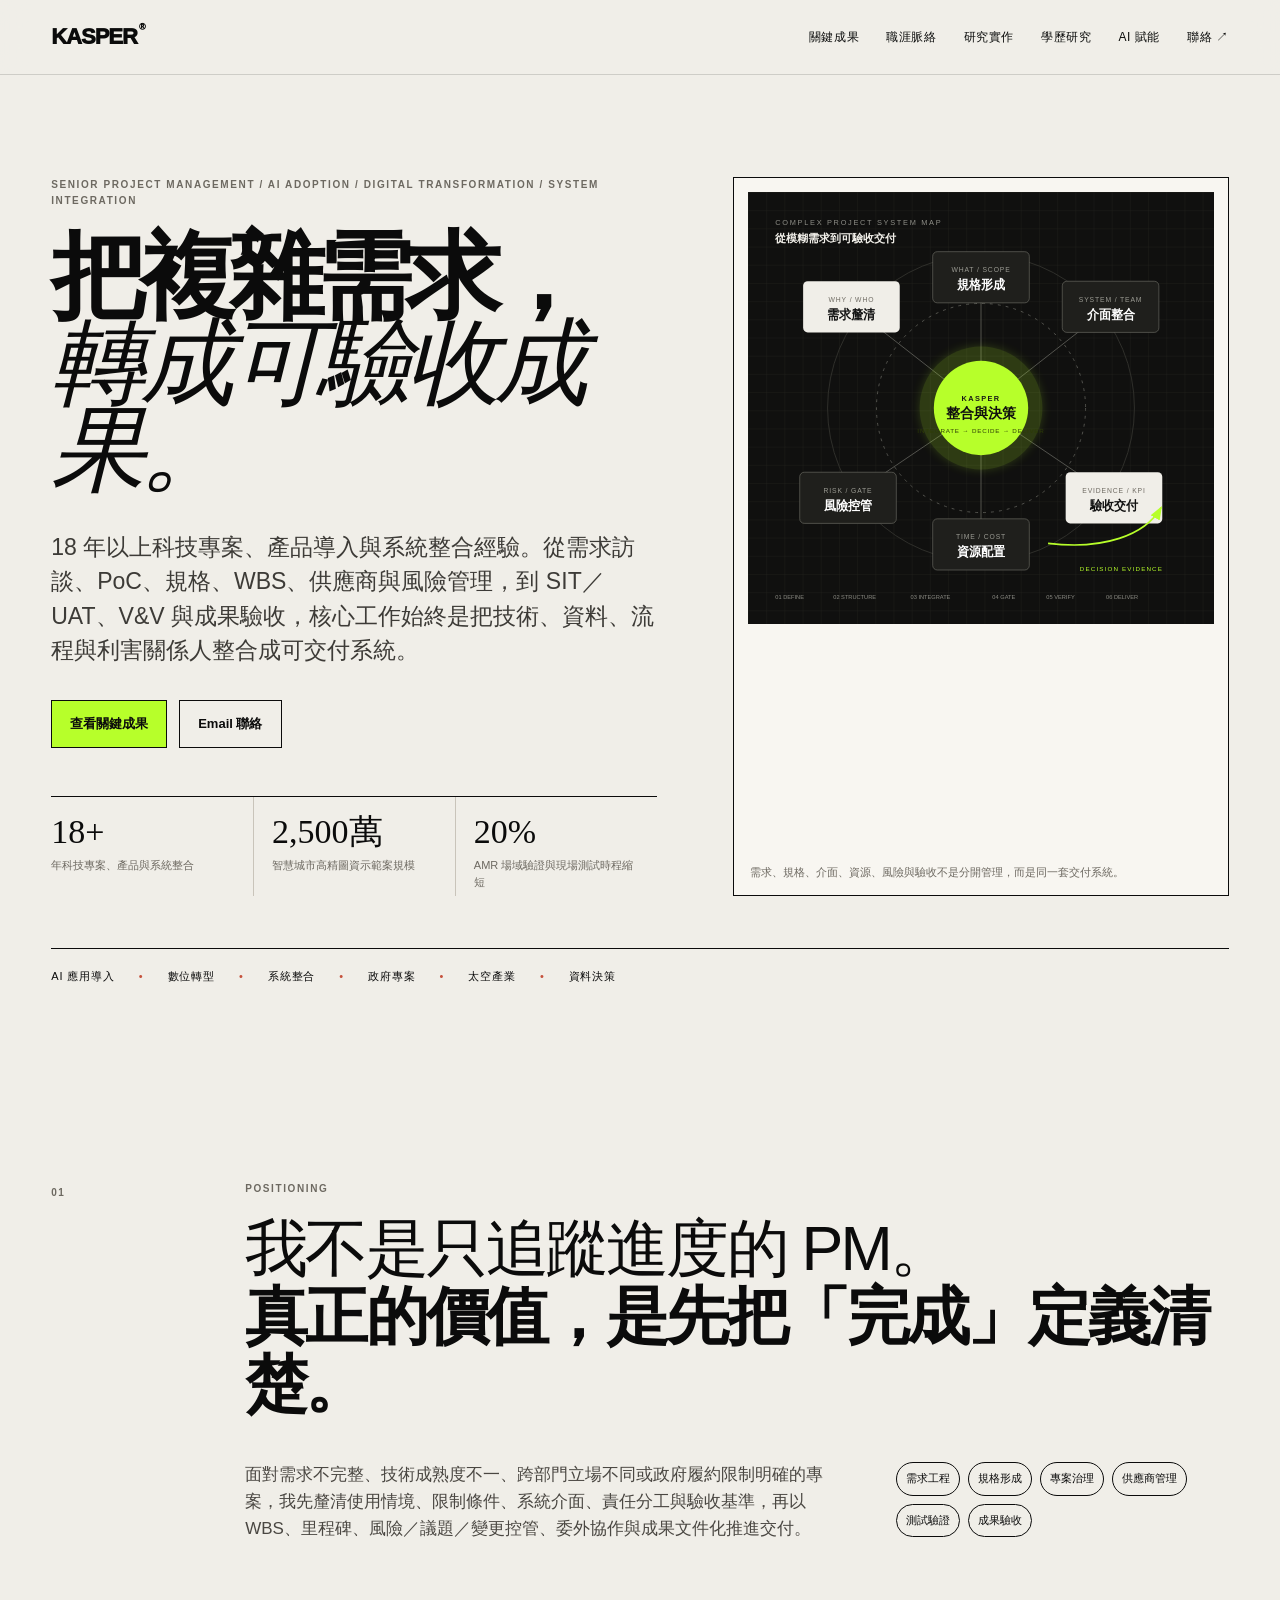
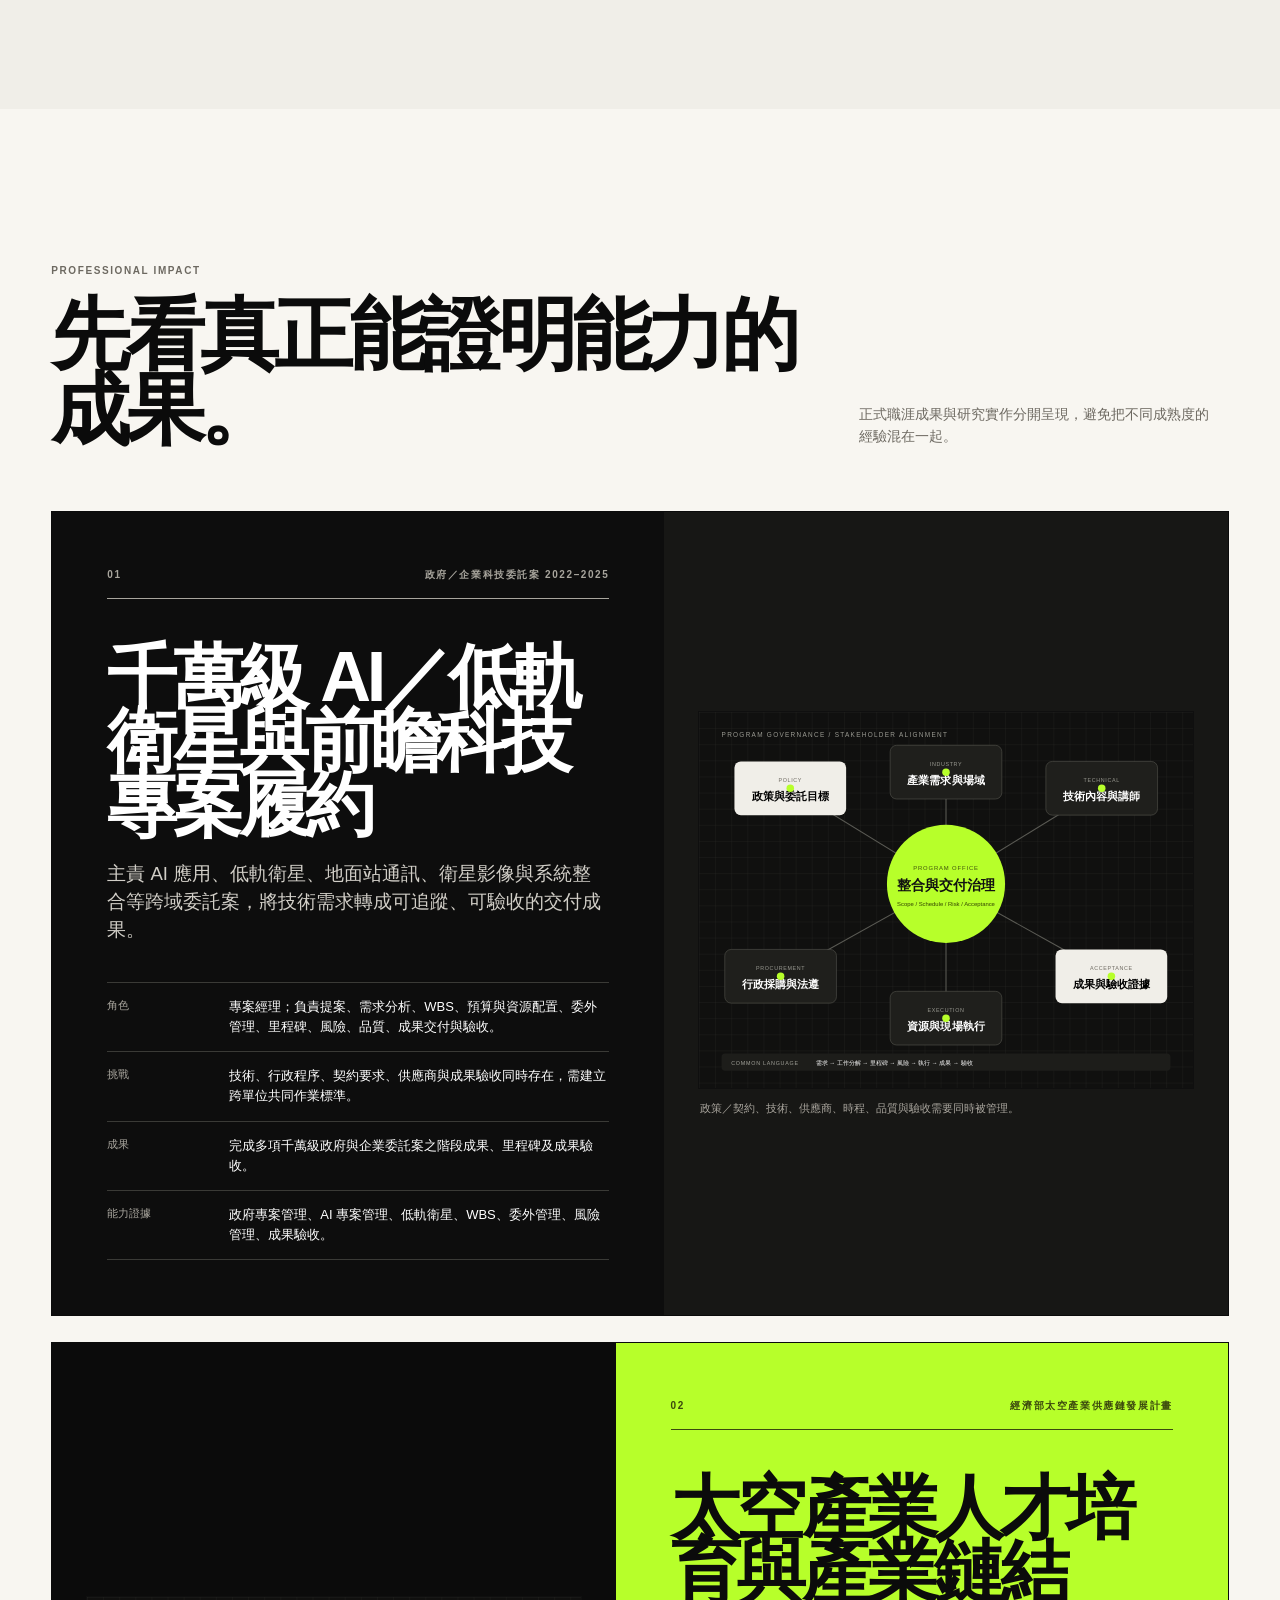
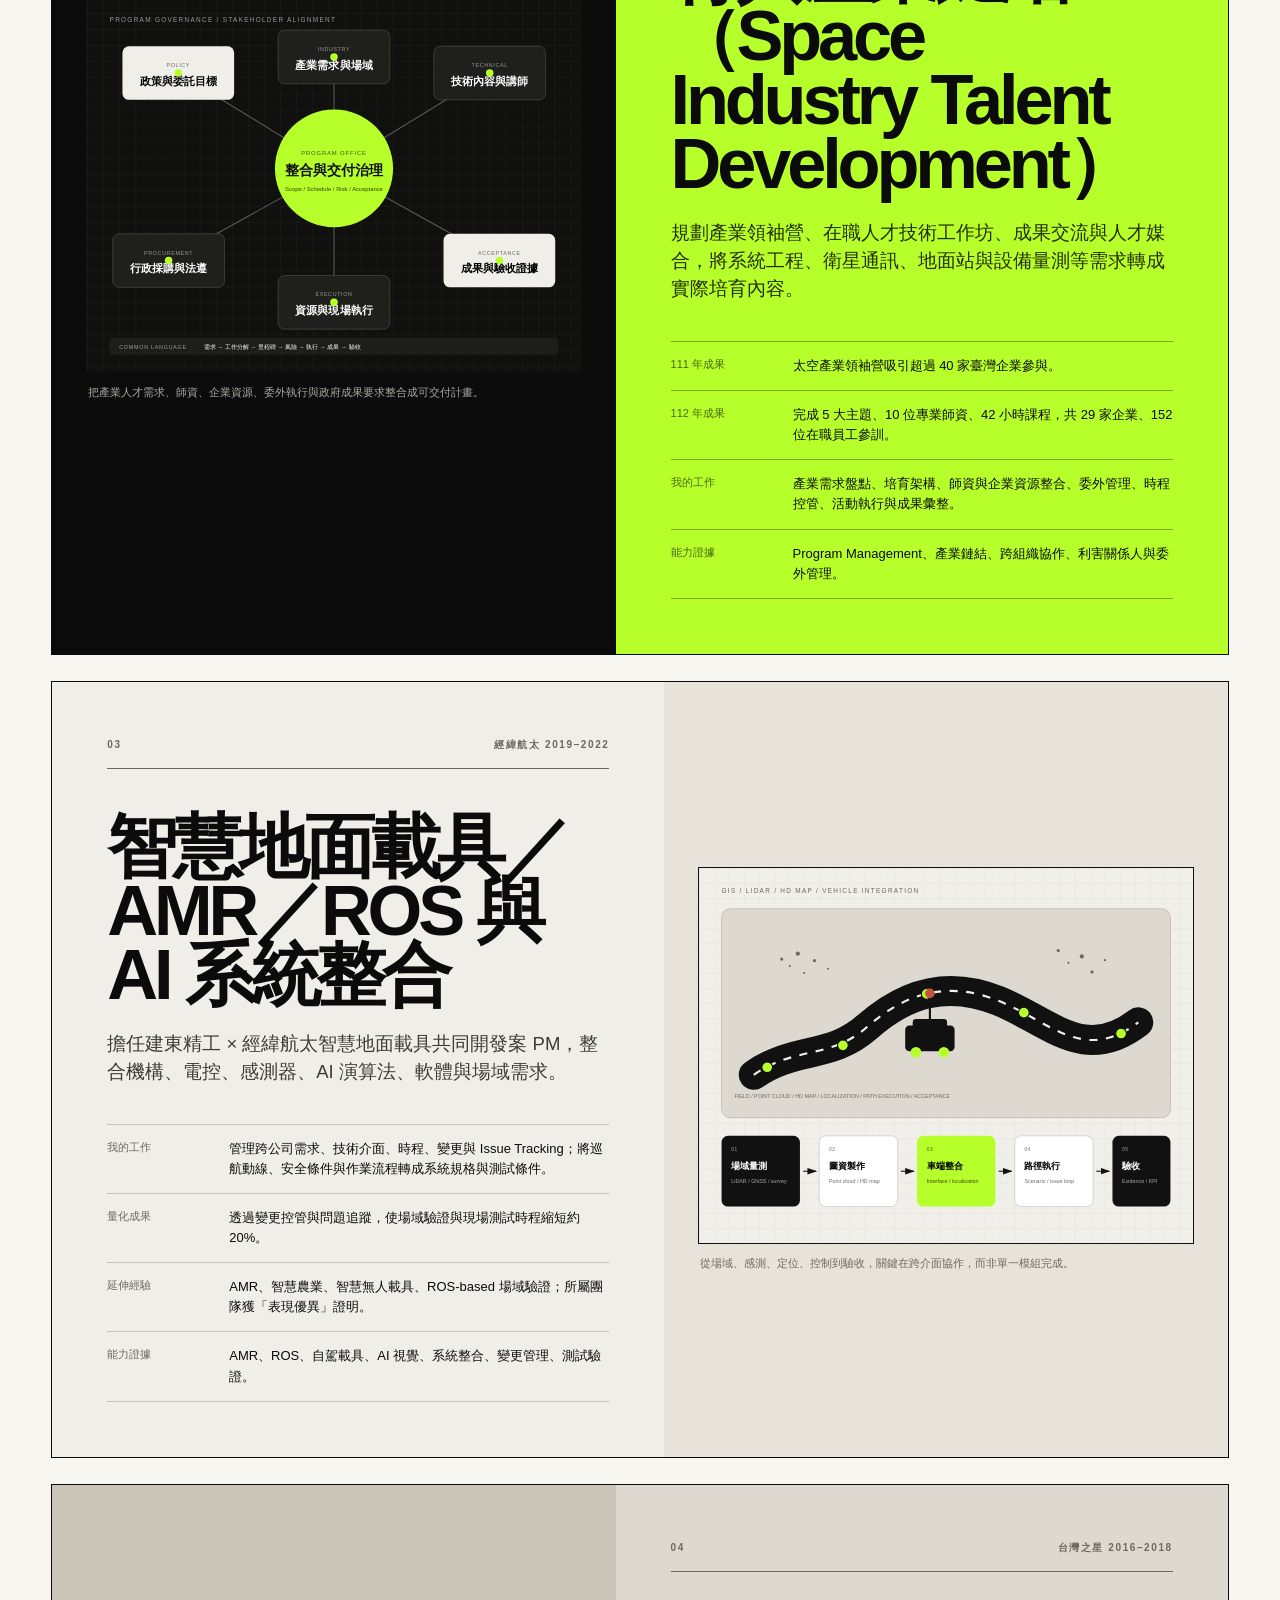
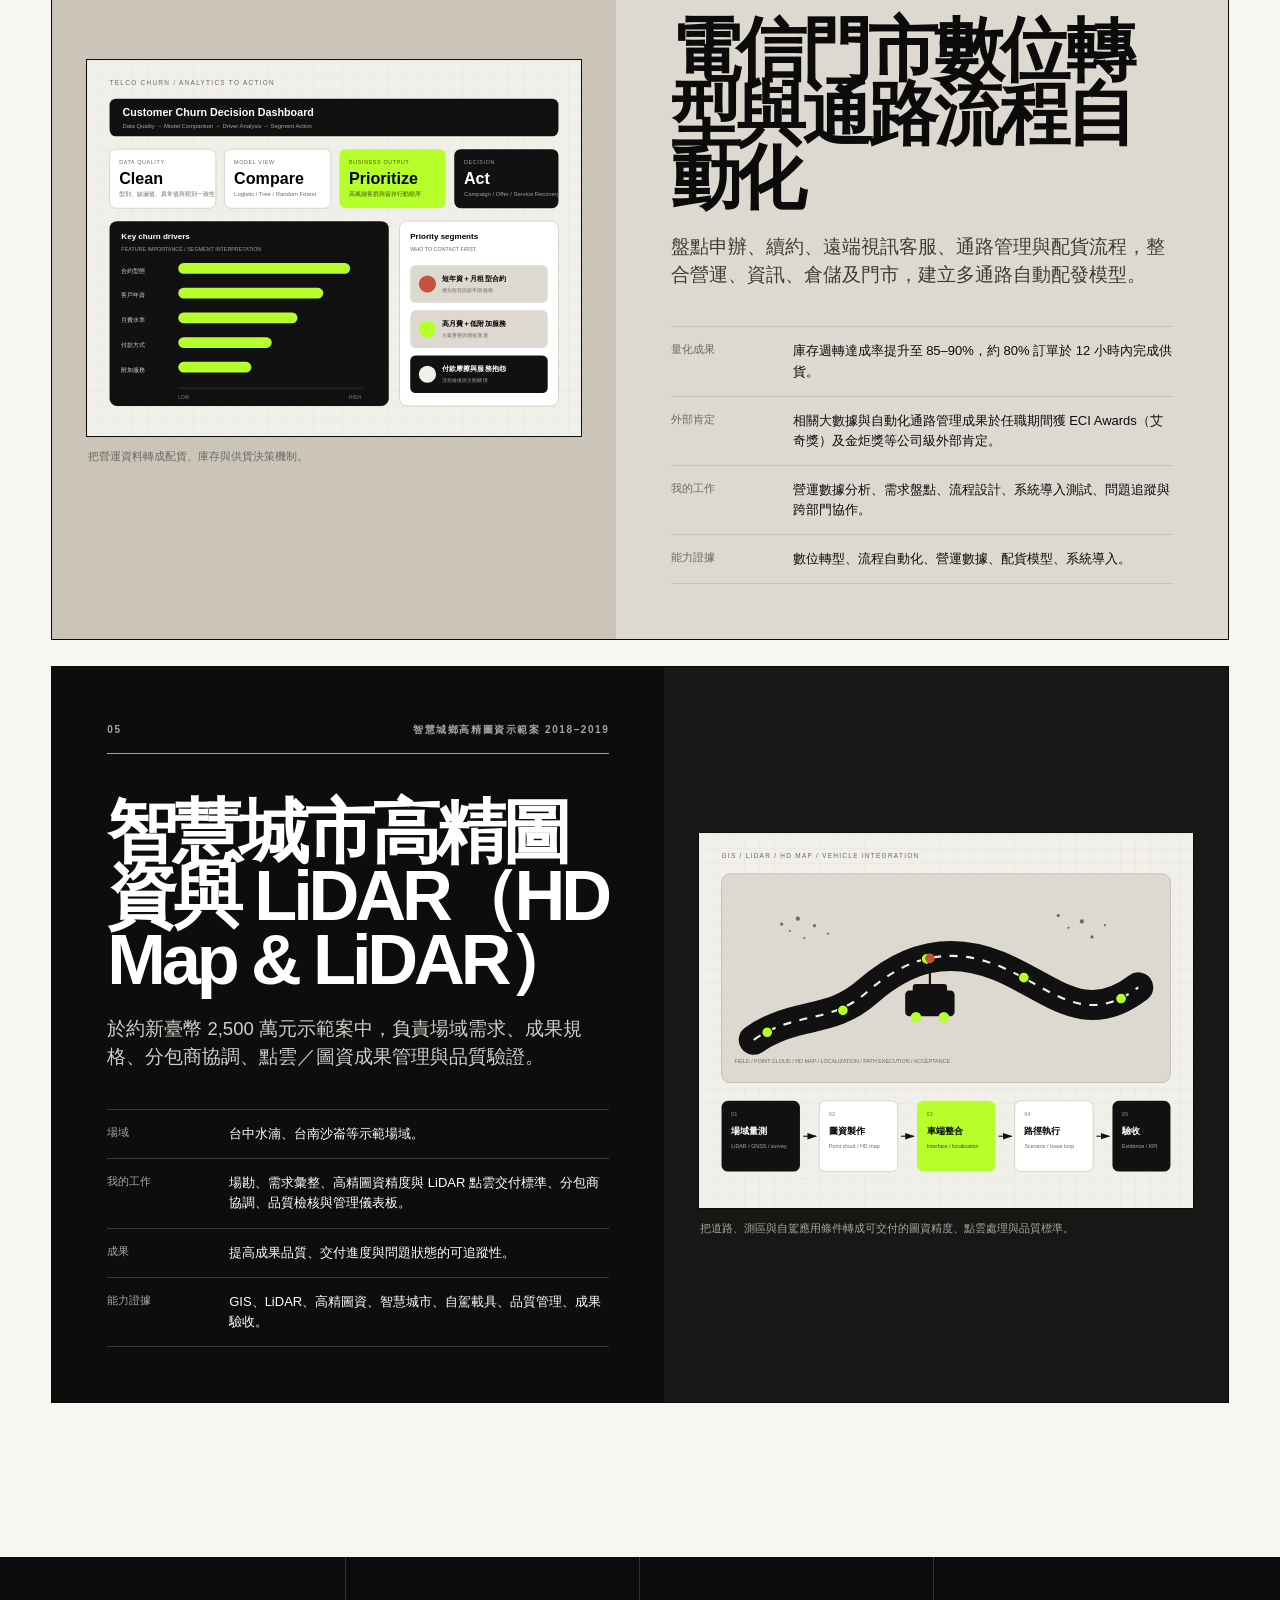
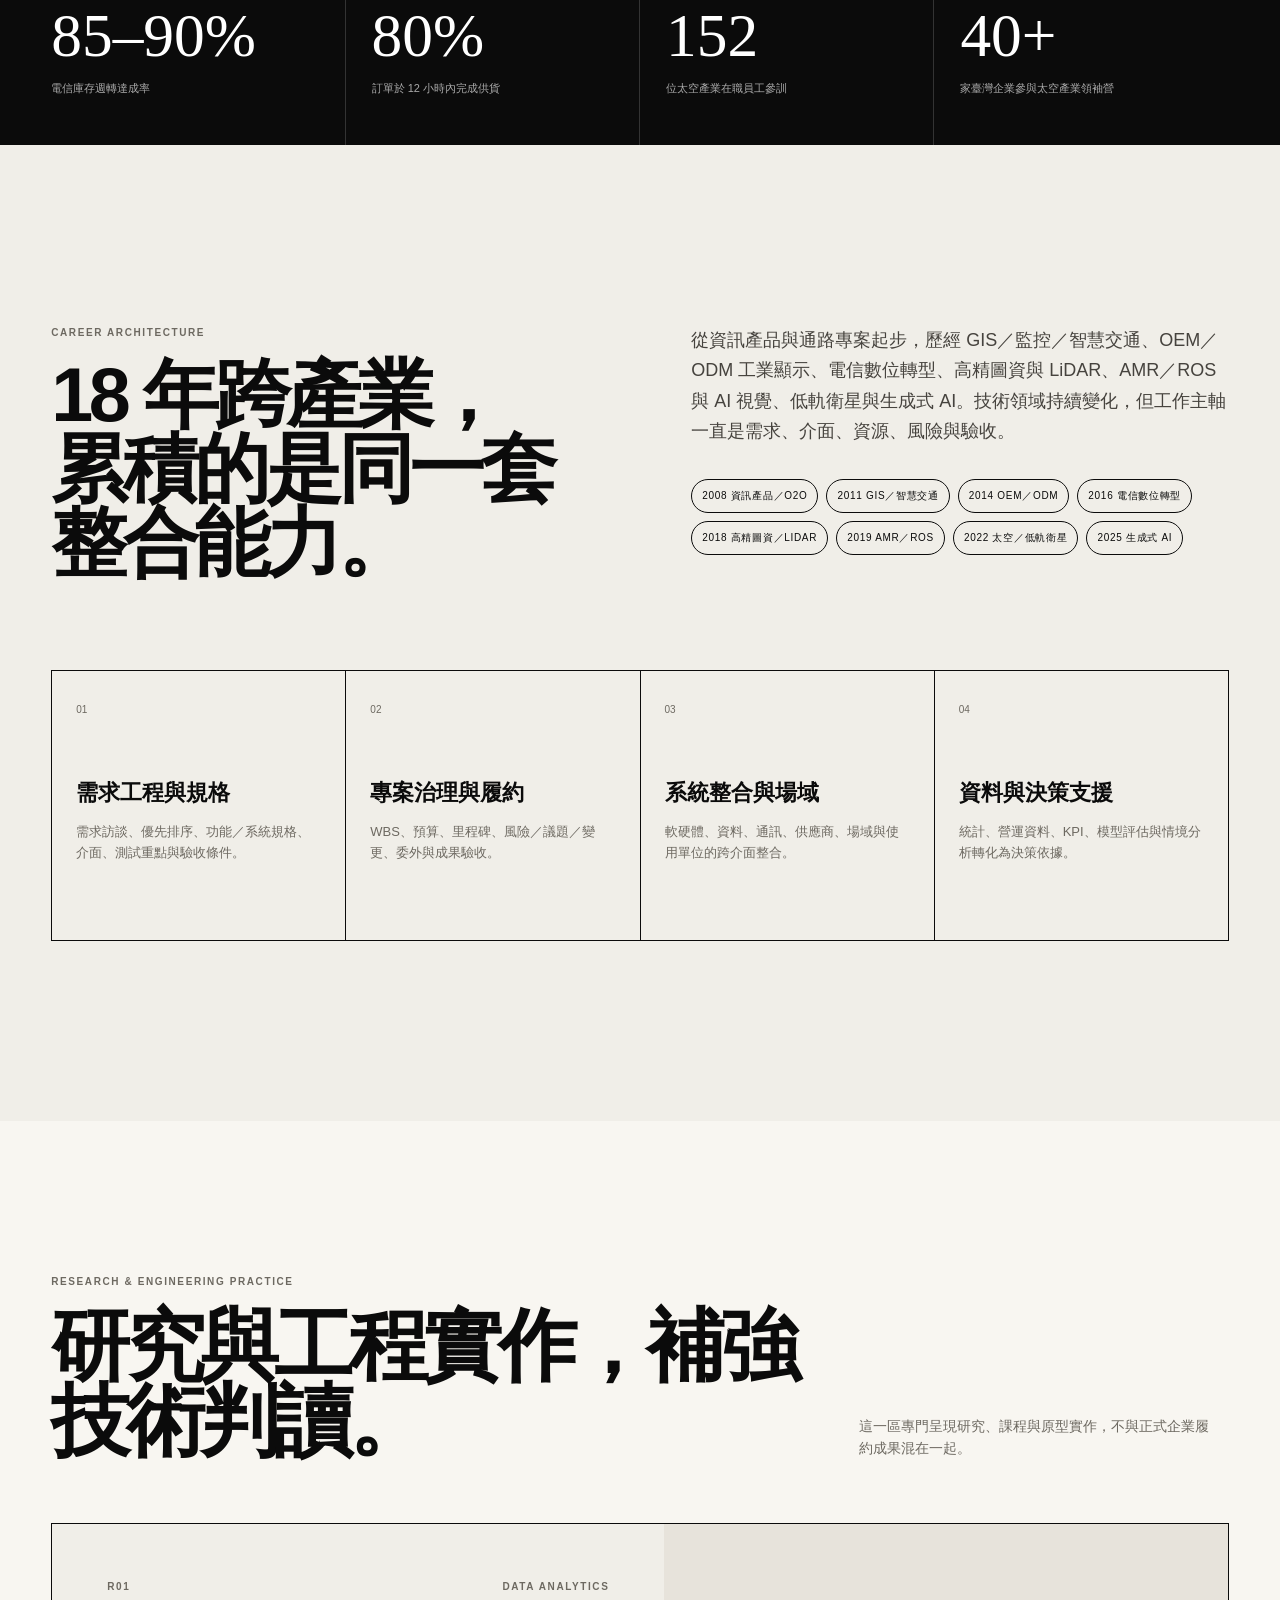
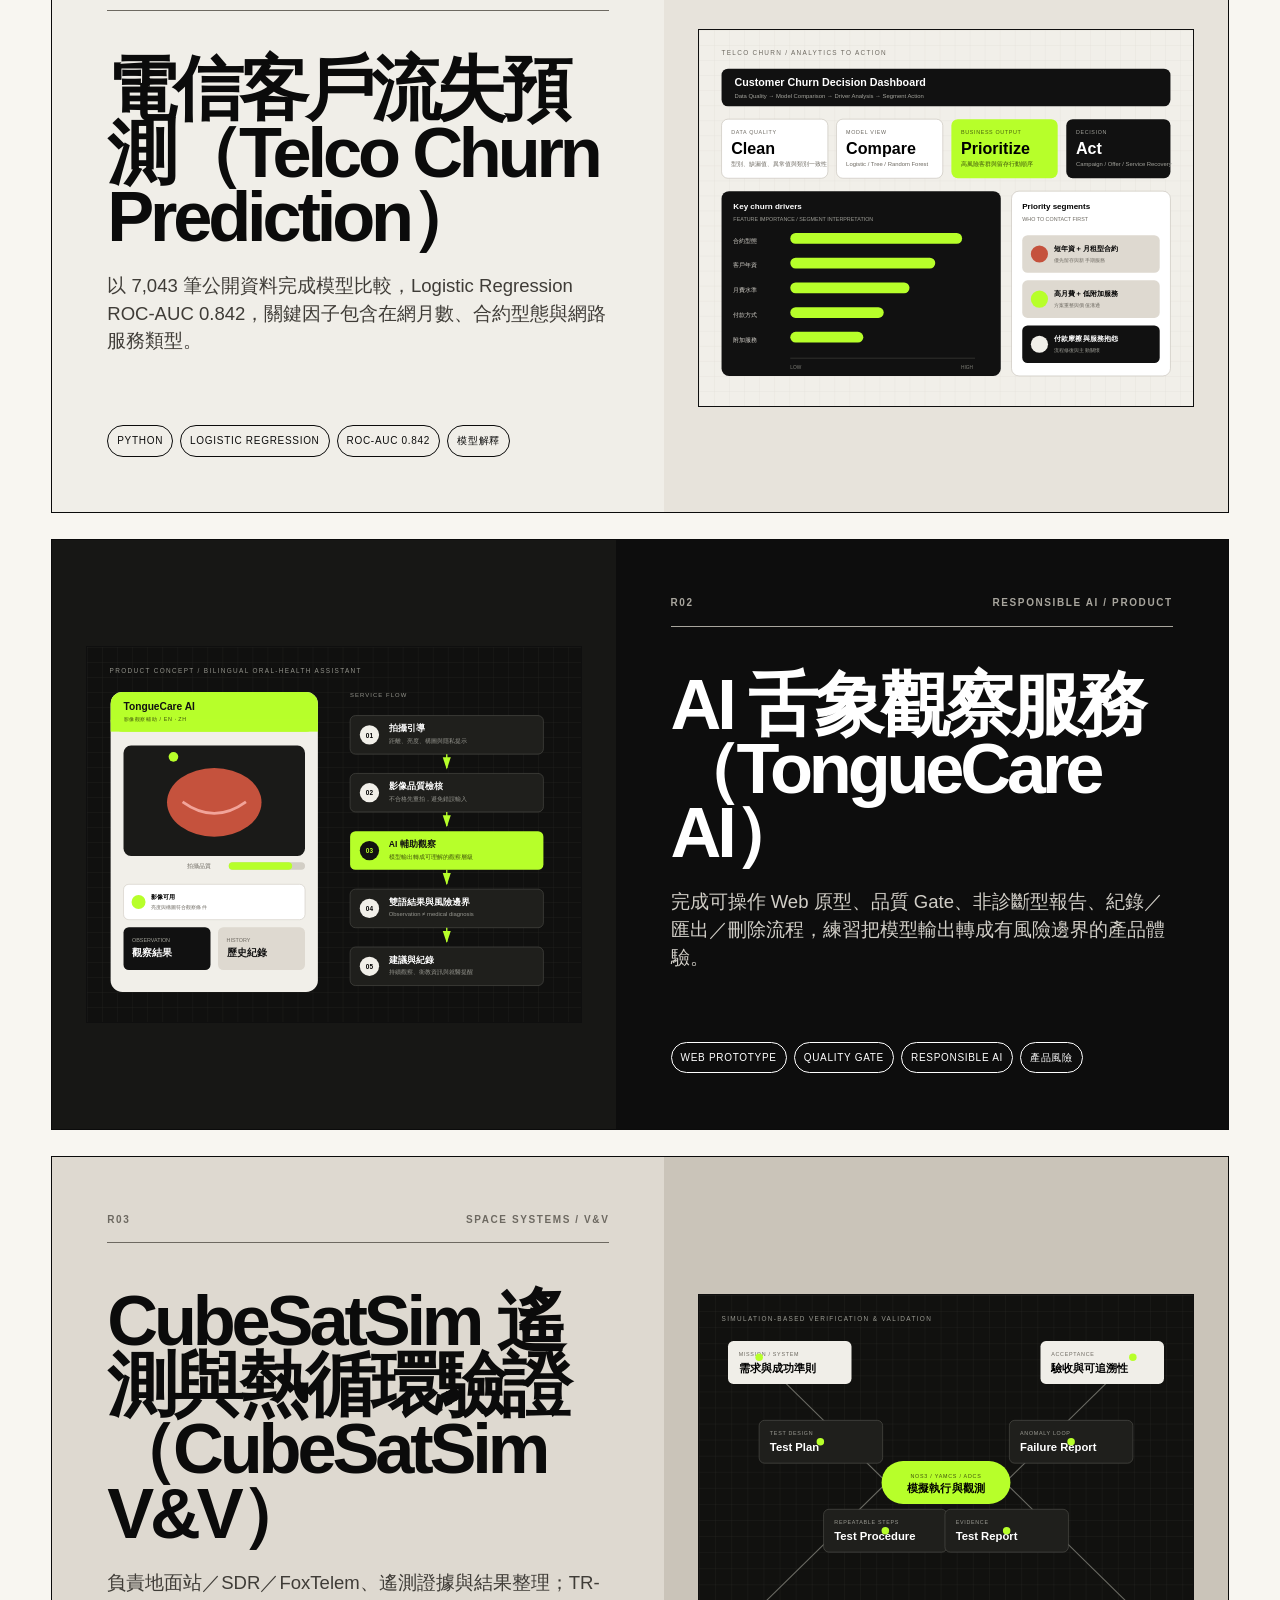
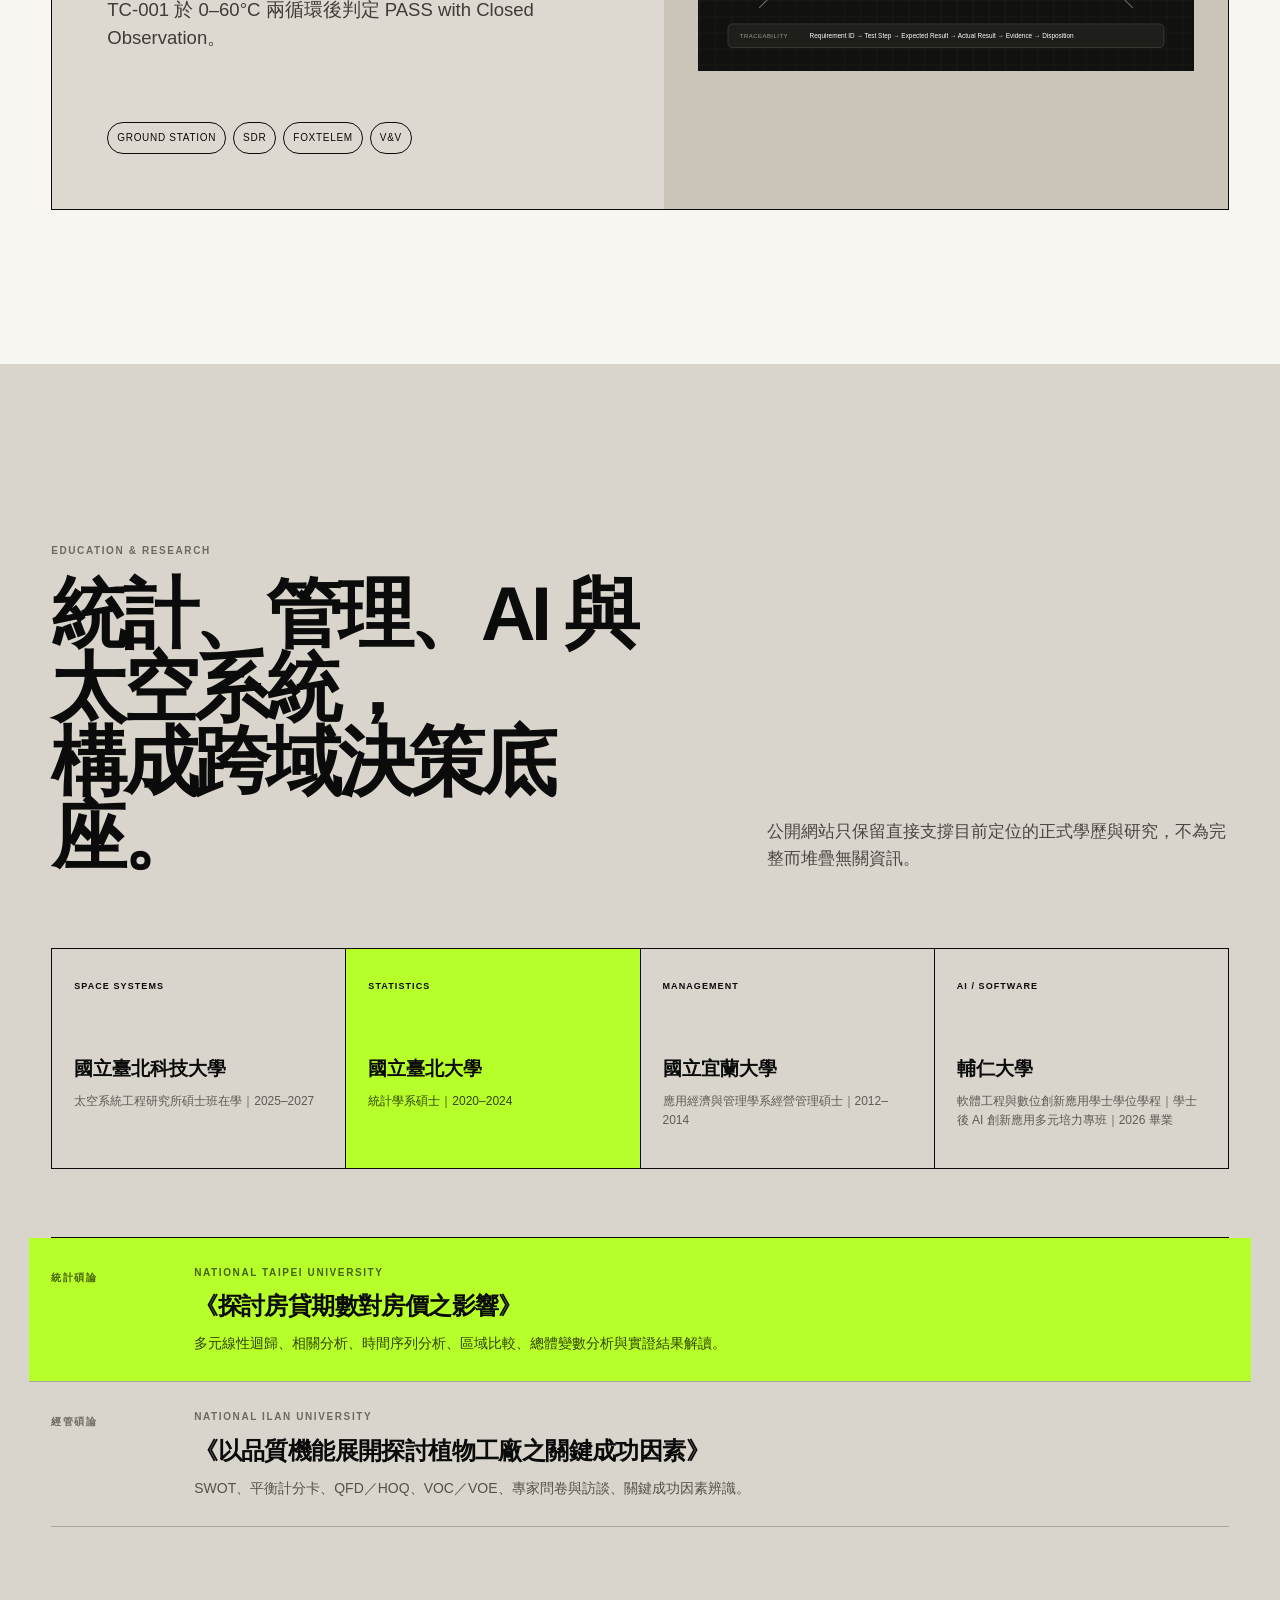
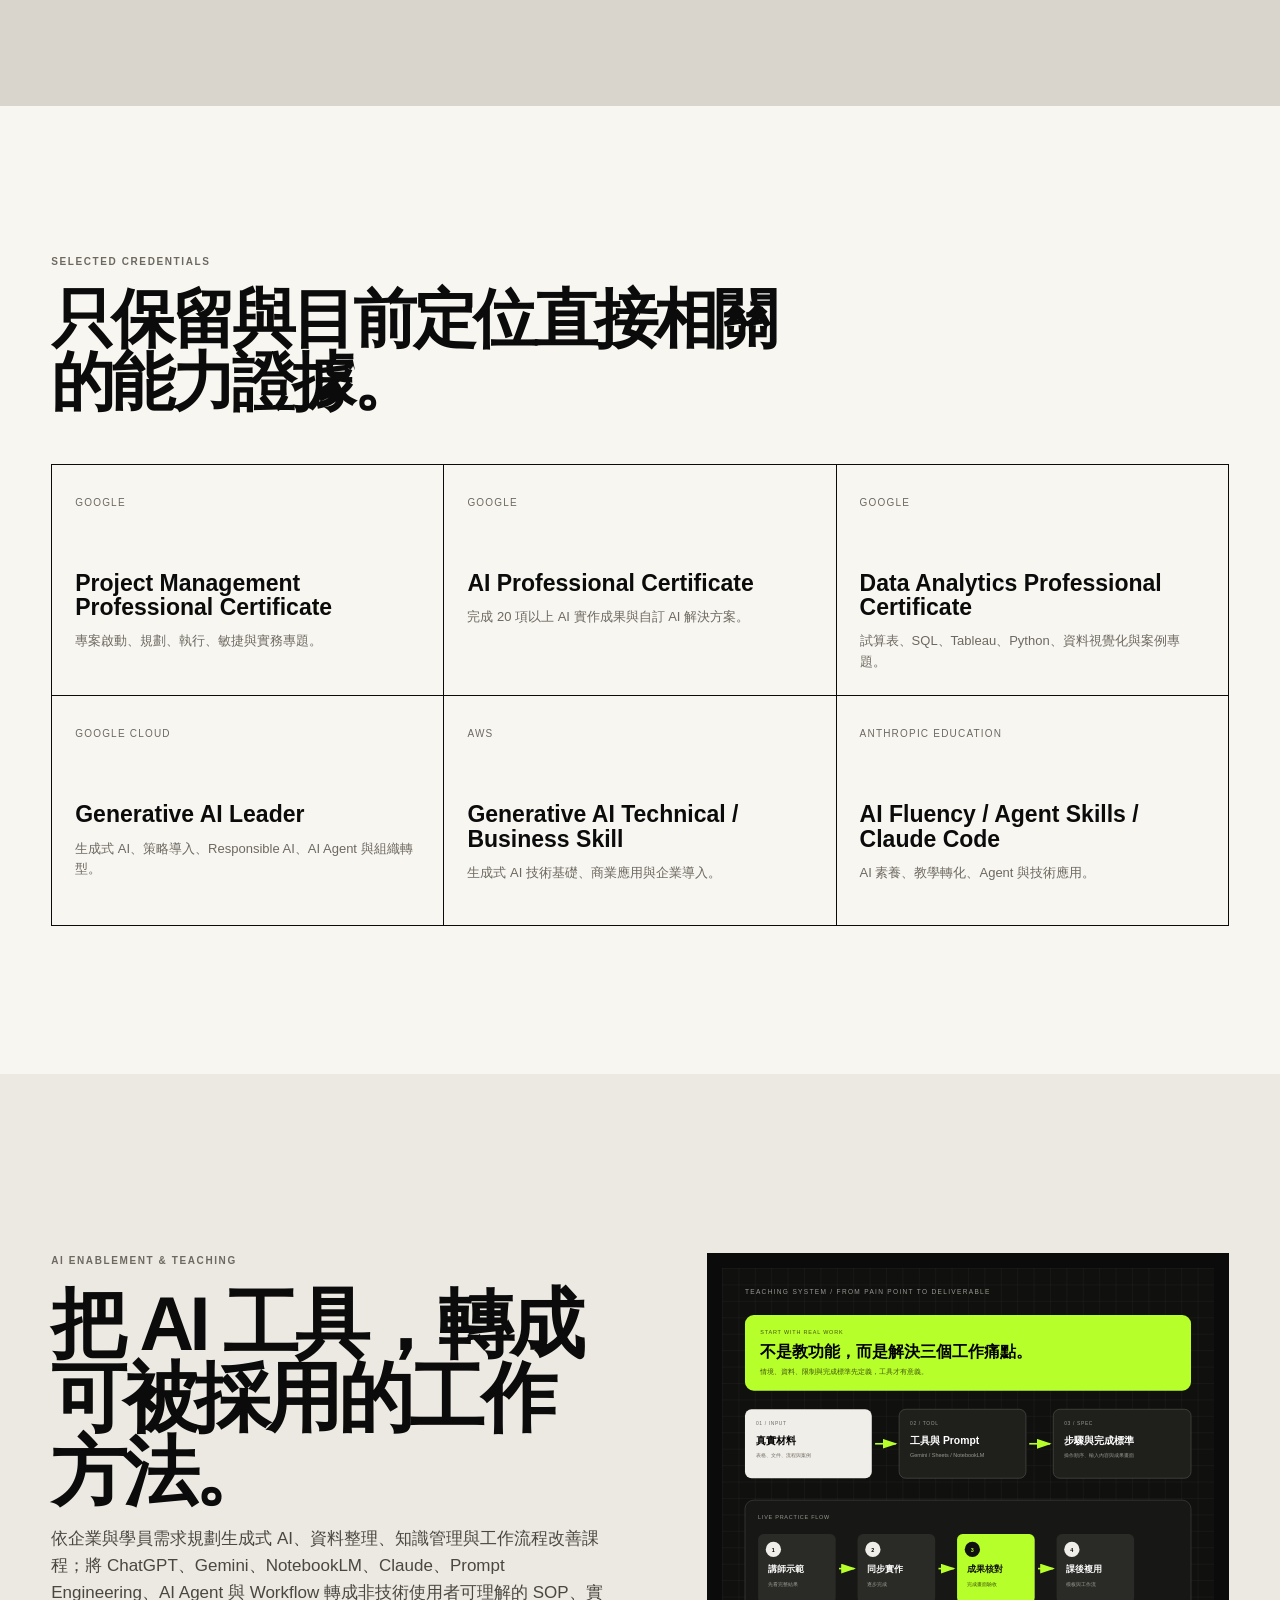
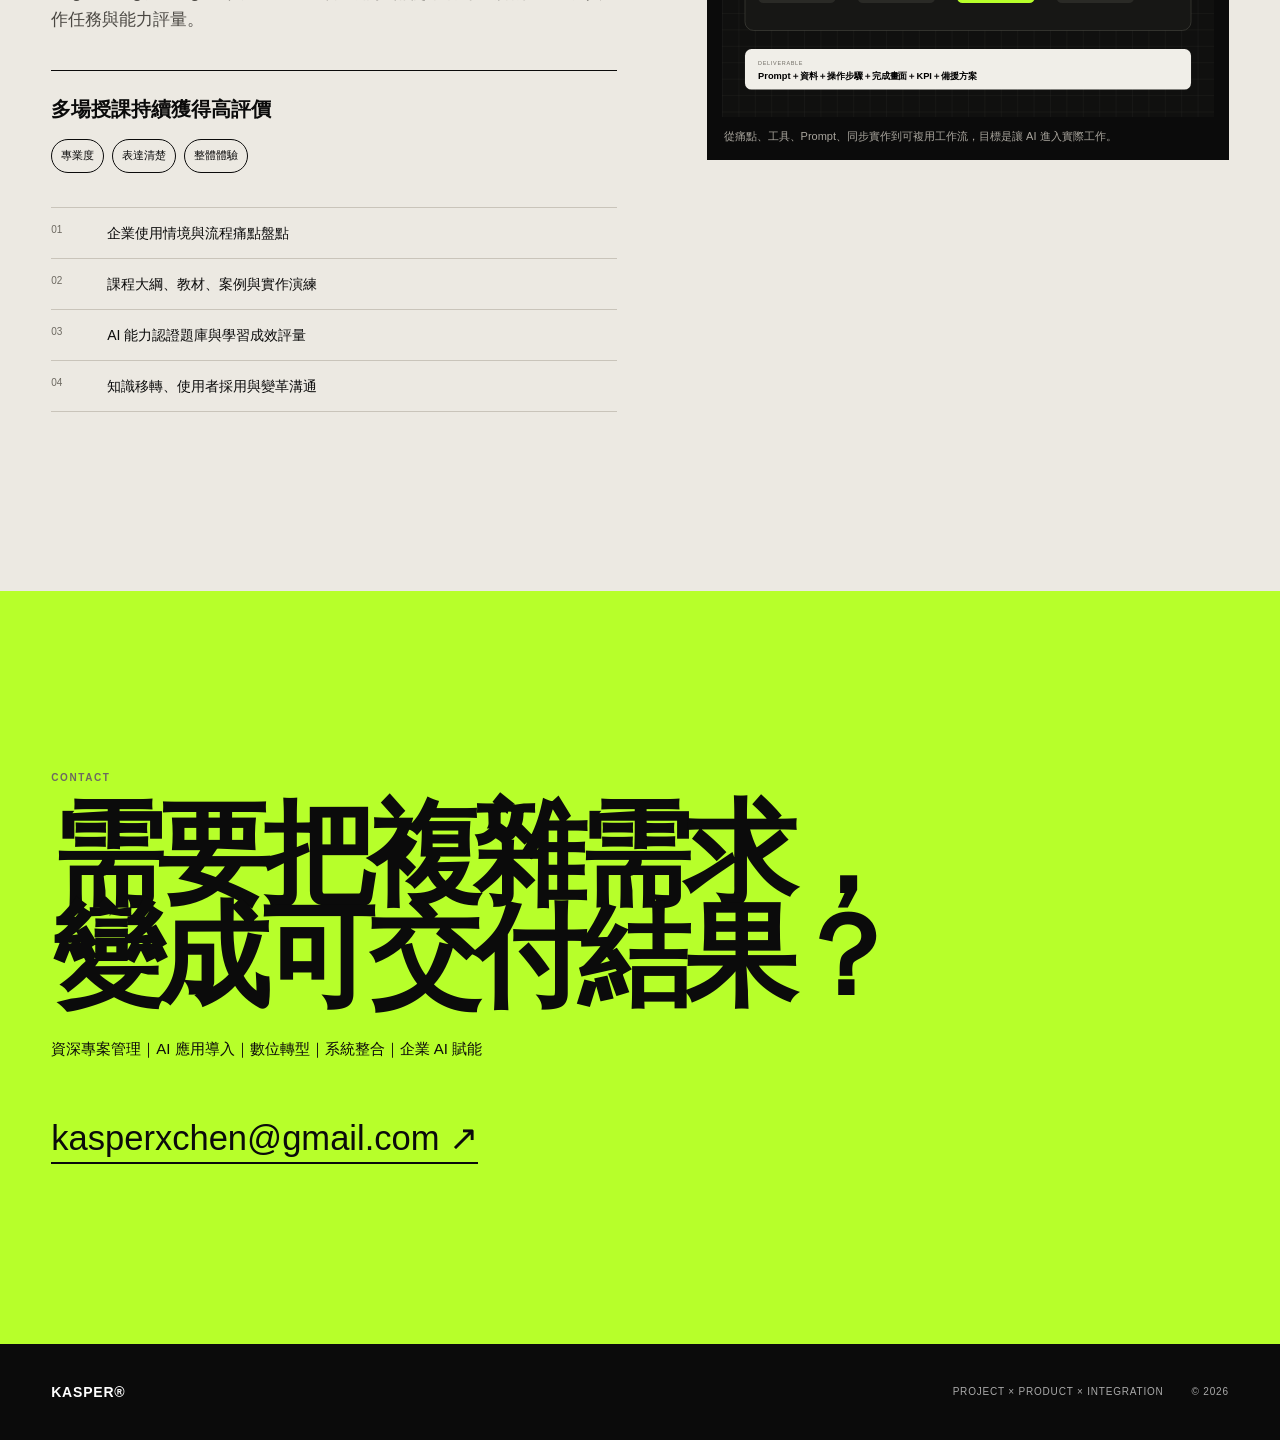
==== commit 6555b09c: "Rebuild portfolio information architecture from verified career evidence" ====
--- a/kasper-portfolio-v2/index.html
+++ b/kasper-portfolio-v2/index.html
@@ -1,14 +1 @@
-<!doctype html>
-<html lang="zh-Hant-TW"><head><meta charset="utf-8"><meta name="viewport" content="width=device-width,initial-scale=1,viewport-fit=cover"><meta name="robots" content="noindex,nofollow,noarchive,nosnippet"><meta name="theme-color" content="#0b0b0b"><title>KASPER｜複雜專案整合與交付</title><meta name="description" content="KASPER｜整合型專案與產品經理、系統整合顧問。跨 ICT、電信、AI、太空系統與政府專案，專注需求轉譯、跨域整合、風險控管與可驗收交付。"><link rel="stylesheet" href="./styles.css"><script defer src="./app.js"></script></head><body><a class="skip" href="#main">跳到主要內容</a>
-<header class="topbar"><div class="wrap nav"><a class="wordmark" href="#top">KASPER<span>®</span></a><nav class="navlinks"><a href="#work">代表專案</a><a href="#method">工作方法</a><a href="#profile">專業背景</a><a href="#education">學歷研究</a><a href="#teaching">授課</a><a href="mailto:kasperxchen@gmail.com">聯絡 ↗</a></nav><details class="mobile-menu"><summary>選單</summary><div class="mobile-panel"><a href="#work">代表專案</a><a href="#method">工作方法</a><a href="#profile">專業背景</a><a href="#education">學歷研究</a><a href="#teaching">授課</a><a href="mailto:kasperxchen@gmail.com">聯絡 ↗</a></div></details></div></header>
-<main id="main"><section class="hero" id="top"><div class="wrap hero-layout"><div class="hero-copy"><p class="overline">PROJECT / PRODUCT / SYSTEM INTEGRATION</p><h1>讓複雜專案，<br><em>有方法地落地。</em></h1><p class="lead">我把跨技術、跨單位與跨制度的模糊需求，整理成可以決策、可以執行、也可以被驗收的成果。</p><div class="hero-actions"><a class="button button-acid" href="#work">查看代表專案</a><a class="button button-line" href="mailto:kasperxchen@gmail.com">Email 聯絡</a></div><div class="hero-facts"><div><strong>15+</strong><span>年跨域專案與整合經驗</span></div><div><strong>6</strong><span>大核心場域與技術脈絡</span></div><div><strong>E2E</strong><span>從需求、規格到驗收交付</span></div></div></div><figure class="hero-visual visual-frame"><img src="./assets/hero-system-map.svg" alt="系統整合決策圖" width="820" height="760"><figcaption>我的工作不是接手單一任務，而是把需求、技術、流程與驗收放進同一張決策圖。</figcaption></figure></div><div class="wrap domain-rail"><span>ICT</span><span>Telecom</span><span>AI</span><span>Space Systems</span><span>Government Projects</span><span>Digital Transformation</span></div></section>
-<section class="manifesto"><div class="wrap split"><div class="section-no">01</div><div class="manifesto-copy"><p class="kicker">POSITIONING</p><h2>真正困難的，不是把任務排進甘特圖。<br>而是先判斷：<strong>什麼值得做、誰必須一起做、做到什麼程度才算完成。</strong></h2><div class="manifesto-detail"><p>我的角色通常出現在需求尚未完全清楚、技術與行政界面複雜、交付風險高的專案。工作重點是先把問題拆開、把責任界面接起來，再將結果收斂成可交付的規格、文件與證據。</p><div class="manifesto-tags"><span>需求轉譯</span><span>跨域整合</span><span>風險 Gate</span><span>利害關係人</span><span>驗收設計</span></div></div></div></div></section>
-<section class="work" id="work"><div class="wrap section-head"><div><p class="kicker">SELECTED WORK</p><h2>代表專案</h2></div><p class="section-note">不只列名稱，而是說清楚問題、角色、工作內容、交付證據與管理價值。</p></div><div class="wrap case-studies">
-<article class="case-study case-dark"><div class="case-copy"><div class="case-meta"><span>01</span><span>AI / PRODUCT / HEALTHCARE CONCEPT</span></div><h3>AI 舌象觀察服務（TongueCare AI）</h3><p class="case-summary">將舌象影像、AI 輔助觀察、雙語內容與風險提示整合成一套可操作的口腔健康服務原型，而不是只展示模型結果。</p><dl class="case-grid"><div><dt>問題情境</dt><dd>使用者不知道如何拍攝可用影像，也難以理解 AI 輸出與健康風險邊界。</dd></div><div><dt>我的工作</dt><dd>定義使用流程、影像輸入規格、結果呈現層級、雙語介面與非醫療診斷邊界。</dd></div><div><dt>主要產出</dt><dd>Web App 原型、拍攝引導、觀察結果頁、歷史紀錄與產品流程規格。</dd></div><div><dt>管理價值</dt><dd>把「模型能做什麼」轉成「使用者能正確操作、理解與採取行動的服務」。</dd></div></dl><div class="deliverables"><span>產品流程</span><span>互動原型</span><span>AI 應用邊界</span><span>雙語資訊架構</span></div></div><figure class="case-visual"><img src="./assets/tonguecare-product.svg" alt="AI 舌象觀察服務產品流程" width="920" height="700" loading="lazy"><figcaption>產品原型與決策流程：影像品質檢核 → AI 輔助觀察 → 雙語結果 → 建議與紀錄。</figcaption></figure></article>
-<article class="case-study"><figure class="case-visual"><img src="./assets/cubesat-vv.svg" alt="立方衛星驗證與確認流程" width="920" height="700" loading="lazy"><figcaption>需求追溯與驗證鏈：Requirement → Test Plan → Procedure → Evidence → Failure Record。</figcaption></figure><div class="case-copy"><div class="case-meta"><span>02</span><span>SPACE SYSTEMS / V&amp;V</span></div><h3>立方衛星系統驗證與確認（CubeSat V&amp;V）</h3><p class="case-summary">以模擬環境建立小型衛星飛行軟體的驗證與確認流程，讓需求、測試步驟、結果與失效處理可被追溯。</p><dl class="case-grid"><div><dt>問題情境</dt><dd>飛行軟體、姿態控制與任務操作跨越多個系統，若缺少共同測試基準，整合問題容易延後才被發現。</dd></div><div><dt>我的工作</dt><dd>以 NOS3、Yamcs 與 ADCS mode switch 情境建立驗證邏輯，串接需求、操作程序與觀測證據。</dd></div><div><dt>主要產出</dt><dd>Test Plan、Test Procedure、Test Report、Failure Report 與可重現的操作步驟。</dd></div><div><dt>管理價值</dt><dd>將「測過」提升為「可重現、可追溯、可判斷是否達成驗收條件」。</dd></div></dl><div class="deliverables"><span>NOS3</span><span>Yamcs</span><span>ADCS</span><span>V&amp;V Traceability</span></div></div></article>
-<article class="case-study case-warm"><div class="case-copy"><div class="case-meta"><span>03</span><span>DATA / TELECOM / ANALYTICS</span></div><h3>電信客戶流失分析（Telco Churn Analysis）</h3><p class="case-summary">把客戶流失資料從清理、建模與特徵解釋，轉成營運團隊能理解的高風險客群與優先行動。</p><dl class="case-grid"><div><dt>問題情境</dt><dd>模型分數本身無法回答「哪些客戶應先處理、為什麼、可採取什麼行動」。</dd></div><div><dt>我的工作</dt><dd>使用 Python 完成資料品質檢查、特徵工程、模型比較與高風險客群剖析。</dd></div><div><dt>主要產出</dt><dd>分析報告、模型比較、特徵重要性、風險分群與營運建議。</dd></div><div><dt>管理價值</dt><dd>將技術輸出轉成可排優先序的留存策略，而不是停在準確率。</dd></div></dl><div class="deliverables"><span>Python</span><span>Random Forest</span><span>Feature Importance</span><span>Risk Segmentation</span></div></div><figure class="case-visual"><img src="./assets/telco-churn.svg" alt="電信客戶流失分析" width="920" height="700" loading="lazy"><figcaption>分析結構：資料品質 → 模型比較 → 關鍵因子 → 高風險客群 → 留存行動。</figcaption></figure></article>
-<article class="case-study case-dark"><figure class="case-visual"><img src="./assets/digital-twin-5g.svg" alt="數位孿生與 5G 6G 系統研究" width="920" height="700" loading="lazy"><figcaption>研究架構：環境重建、量測、通訊模型、基地臺佈局與服務品質形成閉環。</figcaption></figure><div class="case-copy"><div class="case-meta"><span>04</span><span>DIGITAL TWIN / 5G・6G / R&amp;D</span></div><h3>數位孿生與 5G／6G 系統研究（Digital Twin × 5G / 6G）</h3><p class="case-summary">以數位孿生整合環境重建、感測與通訊條件，將基地臺佈局、通話率、影像品質與頻譜配置拆成可測試的工程問題。</p><dl class="case-grid"><div><dt>問題情境</dt><dd>場域、遮蔽物、移動路徑與通訊資源互相影響，單一模擬或單次量測無法支援長期最佳化。</dd></div><div><dt>我的工作</dt><dd>定義研究邊界、資料來源、系統介面、情境變數與可驗證指標，形成可持續迭代的研究架構。</dd></div><div><dt>主要產出</dt><dd>系統架構、場域模型、量測／模擬流程、KPI 與研究驗證路徑。</dd></div><div><dt>延伸方向</dt><dd>多衛星連線、基地臺端環境重建，以及頻譜／通道動態分配。</dd></div></dl><div class="deliverables"><span>Digital Twin</span><span>5G / 6G</span><span>System Architecture</span><span>Research Validation</span></div></div></article>
-<article class="case-study"><div class="case-copy"><div class="case-meta"><span>05</span><span>GIS / LIDAR / AUTONOMOUS MOBILITY</span></div><h3>高精圖資與自駕載具系統整合（HD Map &amp; Autonomous Mobility Integration）</h3><p class="case-summary">串接 GIS、LiDAR、高精圖資、車端系統與場域驗收，處理「資料規格正確，但車輛仍無法穩定使用」的跨介面問題。</p><dl class="case-grid"><div><dt>問題情境</dt><dd>圖資製程、定位資料、車端接口與場域條件分屬不同團隊，缺乏一致規格時容易互相歸因。</dd></div><div><dt>我的工作</dt><dd>釐清場域需求、資料格式、更新流程、車端接口與測試情境，建立跨單位問題追蹤與驗收框架。</dd></div><div><dt>主要產出</dt><dd>資料規格、介面清單、場域測試項目、問題閉環與交付驗收條件。</dd></div><div><dt>管理價值</dt><dd>把「圖資、感測、車控各自完成」整合成「載具能在目標場域穩定運作」。</dd></div></dl><div class="deliverables"><span>GIS</span><span>LiDAR</span><span>HD Map</span><span>Vehicle Integration</span></div></div><figure class="case-visual"><img src="./assets/autonomous-map.svg" alt="高精圖資與自駕載具整合" width="920" height="700" loading="lazy"><figcaption>跨介面：場域量測 → 點雲／圖資 → 車端定位 → 路徑執行 → 場域驗收。</figcaption></figure></article>
-<article class="case-study case-acid"><figure class="case-visual"><img src="./assets/program-governance.svg" alt="太空產業人才與產學協作計畫治理" width="920" height="700" loading="lazy"><figcaption>專案治理：政策目標、產業需求、技術內容、行政採購與成果驗收同步。</figcaption></figure><div class="case-copy"><div class="case-meta"><span>06</span><span>GOVERNMENT / INDUSTRY PROGRAMS</span></div><h3>太空產業人才培育與產學協作（Space Industry Talent &amp; Industry–Academia Programs）</h3><p class="case-summary">整合政府、研究、產業、講師與執行單位，把政策目標轉成可執行的培訓、交流與成果交付。</p><dl class="case-grid"><div><dt>代表工作</dt><dd>111／112 太空產業高階領袖營、2022 人才培育成果交流會、2023 太空產業在職人才技術工作坊。</dd></div><div><dt>我的工作</dt><dd>需求釐清、主題設計、合作方協調、議程與資源整合、執行控管及成果彙整。</dd></div><div><dt>主要產出</dt><dd>企劃、工作分解、里程碑、風險清單、活動／課程執行與驗收資料。</dd></div><div><dt>管理價值</dt><dd>降低政策語言、技術語言與執行語言之間的落差，確保計畫能落地並被驗收。</dd></div></dl><div class="deliverables"><span>Stakeholder Management</span><span>Program Design</span><span>Government Delivery</span><span>Acceptance</span></div></div></article>
-</div></section>
-<section class="evidence"><div class="wrap evidence-grid"><div class="stat"><strong>15+</strong><span>年專案管理、產品與系統整合經驗</span></div><div class="stat"><strong>2008</strong><span>起投入跨域專案與交付工作</span></div><div class="stat"><strong>多場</strong><span>企業與專業授課持續獲得高評價</span></div><div class+<!doctype html><html lang="zh-Hant-TW"><head><meta charset="utf-8"><meta name="viewport" content="width=device-width,initial-scale=1,viewport-fit=cover"><meta name="robots" content="noindex,nofollow,noarchive,nosnippet"><meta name="theme-color" content="#0b0b0b"><title>KASPER｜資深專案經理・AI 應用導入・數位轉型・系統整合</title><meta name="description" content="18 年以上科技專案、產品導入與系統整合經驗。跨 AI、低軌衛星、GIS／LiDAR、自駕與 AMR／ROS、電信數位轉型與政府科技專案。"><link rel="stylesheet" href="./styles.css"><script defer src="./app.js"></script></head><body><a class="skip" href="#main">跳到主要內容</a><header class="topbar"><div class="wrap nav"><a class="wordmark" href="#top">KASPER<span>®</span></a><nav class="navlinks"><a href="#impact">關鍵成果</a><a href="#career">職涯脈絡</a><a href="#practice">研究實作</a><a href="#education">學歷研究</a><a href="#teaching">AI 賦能</a><a href="mailto:kasperxchen@gmail.com">聯絡 ↗</a></nav><details class="mobile-menu"><summary>選單</summary><div class="mobile-panel"><a href="#impact">關鍵成果</a><a href="#career">職涯脈絡</a><a href="#practice">研究實作</a><a href="#education">學歷研究</a><a href="#teaching">AI 賦能</a><a href="mailto:kasperxchen@gmail.com">聯絡 ↗</a></div></details></div></header><main id="main"><section class="hero" id="top"><div class="wrap hero-layout"><div class="hero-copy"><p class="overline">SENIOR PROJECT MANAGEMENT / AI ADOPTION / DIGITAL TRANSFORMATION / SYSTEM INTEGRATION</p><h1>把複雜需求，<br><em>轉成可驗收成果。</em></h1><p class="lead">18 年以上科技專案、產品導入與系統整合經驗。從需求訪談、PoC、規格、WBS、供應商與風險管理，到 SIT／UAT、V&amp;V 與成果驗收，核心工作始終是把技術、資料、流程與利害關係人整合成可交付系統。</p><div class="hero-actions"><a class="button button-acid" href="#impact">查看關鍵成果</a><a class="button button-line" href="mailto:kasperxchen@gmail.com">Email 聯絡</a></div><div class="hero-facts"><div><strong>18+</strong><span>年科技專案、產品與系統整合</span></div><div><strong>2,500萬</strong><span>智慧城市高精圖資示範案規模</span></div><div><strong>20%</strong><span>AMR 場域驗證與現場測試時程縮短</span></div></div></div><figure class="hero-visual visual-frame"><img src="./assets/hero-system-map.svg" alt="系統整合決策圖" width="820" height="760"><figcaption>需求、規格、介面、資源、風險與驗收不是分開管理，而是同一套交付系統。</figcaption></figure></div><div class="wrap domain-rail"><span>AI 應用導入</span><span>數位轉型</span><span>系統整合</span><span>政府專案</span><span>太空產業</span><span>資料決策</span></div></section><section class="manifesto"><div class="wrap split"><div class="section-no">01</div><div class="manifesto-copy"><p class="kicker">POSITIONING</p><h2>我不是只追蹤進度的 PM。<br><strong>真正的價值，是先把「完成」定義清楚。</strong></h2><div class="manifesto-detail"><p>面對需求不完整、技術成熟度不一、跨部門立場不同或政府履約限制明確的專案，我先釐清使用情境、限制條件、系統介面、責任分工與驗收基準，再以 WBS、里程碑、風險／議題／變更控管、委外協作與成果文件化推進交付。</p><div class="manifesto-tags"><span>需求工程</span><span>規格形成</span><span>專案治理</span><span>供應商管理</span><span>測試驗證</span><span>成果驗收</span></div></div></div></div></section><section class="work" id="impact"><div class="wrap section-head"><div><p class="kicker">PROFESSIONAL IMPACT</p><h2>先看真正能證明能力的成果。</h2></div><p class="section-note">正式職涯成果與研究實作分開呈現，避免把不同成熟度的經驗混在一起。</p></div><div class="wrap case-studies"><article class="case-study case-dark"><div class="case-copy"><div class="case-meta"><span>01</span><span>政府／企業科技委託案 2022–2025</span></div><h3>千萬級 AI／低軌衛星與前瞻科技專案履約</h3><p class="case-summary">主責 AI 應用、低軌衛星、地面站通訊、衛星影像與系統整合等跨域委託案，將技術需求轉成可追蹤、可驗收的交付成果。</p><dl class="case-grid"><div><dt>角色</dt><dd>專案經理；負責提案、需求分析、WBS、預算與資源配置、委外管理、里程碑、風險、品質、成果交付與驗收。</dd></div><div><dt>挑戰</dt><dd>技術、行政程序、契約要求、供應商與成果驗收同時存在，需建立跨單位共同作業標準。</dd></div><div><dt>成果</dt><dd>完成多項千萬級政府與企業委託案之階段成果、里程碑及成果驗收。</dd></div><div><dt>能力證據</dt><dd>政府專案管理、AI 專案管理、低軌衛星、WBS、委外管理、風險管理、成果驗收。</dd></div></dl></div><figure class="case-visual"><img src="./assets/program-governance.svg" alt="政府與企業科技專案治理架構" width="920" height="700" loading="lazy"><figcaption>政策／契約、技術、供應商、時程、品質與驗收需要同時被管理。</figcaption></figure></article><article class="case-study case-acid"><figure class="case-visual"><img src="./assets/program-governance.svg" alt="太空產業人才培育與產業鏈結" width="920" height="700" loading="lazy"><figcaption>把產業人才需求、師資、企業資源、委外執行與政府成果要求整合成可交付計畫。</figcaption></figure><div class="case-copy"><div class="case-meta"><span>02</span><span>經濟部太空產業供應鏈發展計畫</span></div><h3>太空產業人才培育與產業鏈結（Space Industry Talent Development）</h3><p class="case-summary">規劃產業領袖營、在職人才技術工作坊、成果交流與人才媒合，將系統工程、衛星通訊、地面站與設備量測等需求轉成實際培育內容。</p><dl class="case-grid"><div><dt>111 年成果</dt><dd>太空產業領袖營吸引超過 40 家臺灣企業參與。</dd></div><div><dt>112 年成果</dt><dd>完成 5 大主題、10 位專業師資、42 小時課程，共 29 家企業、152 位在職員工參訓。</dd></div><div><dt>我的工作</dt><dd>產業需求盤點、培育架構、師資與企業資源整合、委外管理、時程控管、活動執行與成果彙整。</dd></div><div><dt>能力證據</dt><dd>Program Management、產業鏈結、跨組織協作、利害關係人與委外管理。</dd></div></dl></div></article><article class="case-study"><div class="case-copy"><div class="case-meta"><span>03</span><span>經緯航太 2019–2022</span></div><h3>智慧地面載具／AMR／ROS 與 AI 系統整合</h3><p class="case-summary">擔任建東精工 × 經緯航太智慧地面載具共同開發案 PM，整合機構、電控、感測器、AI 演算法、軟體與場域需求。</p><dl class="case-grid"><div><dt>我的工作</dt><dd>管理跨公司需求、技術介面、時程、變更與 Issue Tracking；將巡航動線、安全條件與作業流程轉成系統規格與測試條件。</dd></div><div><dt>量化成果</dt><dd>透過變更控管與問題追蹤，使場域驗證與現場測試時程縮短約 20%。</dd></div><div><dt>延伸經驗</dt><dd>AMR、智慧農業、智慧無人載具、ROS-based 場域驗證；所屬團隊獲「表現優異」證明。</dd></div><div><dt>能力證據</dt><dd>AMR、ROS、自駕載具、AI 視覺、系統整合、變更管理、測試驗證。</dd></div></dl></div><figure class="case-visual"><img src="./assets/autonomous-map.svg" alt="智慧地面載具與 AMR 系統整合" width="920" height="700" loading="lazy"><figcaption>從場域、感測、定位、控制到驗收，關鍵在跨介面協作，而非單一模組完成。</figcaption></figure></article><article class="case-study case-warm"><figure class="case-visual"><img src="./assets/telco-churn.svg" alt="電信數位轉型與營運資料決策" width="920" height="700" loading="lazy"><figcaption>把營運資料轉成配貨、庫存與供貨決策機制。</figcaption></figure><div class="case-copy"><div class="case-meta"><span>04</span><span>台灣之星 2016–2018</span></div><h3>電信門市數位轉型與通路流程自動化</h3><p class="case-summary">盤點申辦、續約、遠端視訊客服、通路管理與配貨流程，整合營運、資訊、倉儲及門市，建立多通路自動配發模型。</p><dl class="case-grid"><div><dt>量化成果</dt><dd>庫存週轉達成率提升至 85–90%，約 80% 訂單於 12 小時內完成供貨。</dd></div><div><dt>外部肯定</dt><dd>相關大數據與自動化通路管理成果於任職期間獲 ECI Awards（艾奇獎）及金炬獎等公司級外部肯定。</dd></div><div><dt>我的工作</dt><dd>營運數據分析、需求盤點、流程設計、系統導入測試、問題追蹤與跨部門協作。</dd></div><div><dt>能力證據</dt><dd>數位轉型、流程自動化、營運數據、配貨模型、系統導入。</dd></div></dl></div></article><article class="case-study case-dark"><div class="case-copy"><div class="case-meta"><span>05</span><span>智慧城鄉高精圖資示範案 2018–2019</span></div><h3>智慧城市高精圖資與 LiDAR（HD Map &amp; LiDAR）</h3><p class="case-summary">於約新臺幣 2,500 萬元示範案中，負責場域需求、成果規格、分包商協調、點雲／圖資成果管理與品質驗證。</p><dl class="case-grid"><div><dt>場域</dt><dd>台中水湳、台南沙崙等示範場域。</dd></div><div><dt>我的工作</dt><dd>場勘、需求彙整、高精圖資精度與 LiDAR 點雲交付標準、分包商協調、品質檢核與管理儀表板。</dd></div><div><dt>成果</dt><dd>提高成果品質、交付進度與問題狀態的可追蹤性。</dd></div><div><dt>能力證據</dt><dd>GIS、LiDAR、高精圖資、智慧城市、自駕載具、品質管理、成果驗收。</dd></div></dl></div><figure class="case-visual"><img src="./assets/autonomous-map.svg" alt="高精圖資與 LiDAR 專案" width="920" height="700" loading="lazy"><figcaption>把道路、測區與自駕應用條件轉成可交付的圖資精度、點雲處理與品質標準。</figcaption></figure></article></div></section><section class="evidence"><div class="wrap evidence-grid"><div class="stat"><strong>85–90%</strong><span>電信庫存週轉達成率</span></div><div class="stat"><strong>80%</strong><span>訂單於 12 小時內完成供貨</span></div><div class="stat"><strong>152</strong><span>位太空產業在職員工參訓</span></div><div class="stat"><strong>40+</strong><span>家臺灣企業參與太空產業領袖營</span></div></div></section><section class="profile" id="career"><div class="wrap profile-grid"><div><p class="kicker">CAREER ARCHITECTURE</p><h2>18 年跨產業，<br>累積的是同一套整合能力。</h2></div><div class="profile-copy"><p>從資訊產品與通路專案起步，歷經 GIS／監控／智慧交通、OEM／ODM 工業顯示、電信數位轉型、高精圖資與 LiDAR、AMR／ROS 與 AI 視覺、低軌衛星與生成式 AI。技術領域持續變化，但工作主軸一直是需求、介面、資源、風險與驗收。</p><div class="domains"><span>2008 資訊產品／O2O</span><span>2011 GIS／智慧交通</span><span>2014 OEM／ODM</span><span>2016 電信數位轉型</span><span>2018 高精圖資／LiDAR</span><span>2019 AMR／ROS</span><span>2022 太空／低軌衛星</span><span>2025 生成式 AI</span></div></div></div><div class="wrap competency-grid"><article><span>01</span><h3>需求工程與規格</h3><p>需求訪談、優先排序、功能／系統規格、介面、測試重點與驗收條件。</p></article><article><span>02</span><h3>專案治理與履約</h3><p>WBS、預算、里程碑、風險／議題／變更、委外與成果驗收。</p></article><article><span>03</span><h3>系統整合與場域</h3><p>軟硬體、資料、通訊、供應商、場域與使用單位的跨介面整合。</p></article><article><span>04</span><h3>資料與決策支援</h3><p>統計、營運資料、KPI、模型評估與情境分析轉化為決策依據。</p></article></div></section><section class="work" id="practice"><div class="wrap section-head"><div><p class="kicker">RESEARCH & ENGINEERING PRACTICE</p><h2>研究與工程實作，補強技術判讀。</h2></div><p class="section-note">這一區專門呈現研究、課程與原型實作，不與正式企業履約成果混在一起。</p></div><div class="wrap case-studies"><article class="case-study"><div class="case-copy"><div class="case-meta"><span>R01</span><span>DATA ANALYTICS</span></div><h3>電信客戶流失預測（Telco Churn Prediction）</h3><p class="case-summary">以 7,043 筆公開資料完成模型比較，Logistic Regression ROC-AUC 0.842，關鍵因子包含在網月數、合約型態與網路服務類型。</p><div class="deliverables"><span>Python</span><span>Logistic Regression</span><span>ROC-AUC 0.842</span><span>模型解釋</span></div></div><figure class="case-visual"><img src="./assets/telco-churn.svg" alt="電信客戶流失研究" width="920" height="700" loading="lazy"></figure></article><article class="case-study case-dark"><figure class="case-visual"><img src="./assets/tonguecare-product.svg" alt="AI 舌象觀察服務原型" width="920" height="700" loading="lazy"></figure><div class="case-copy"><div class="case-meta"><span>R02</span><span>RESPONSIBLE AI / PRODUCT</span></div><h3>AI 舌象觀察服務（TongueCare AI）</h3><p class="case-summary">完成可操作 Web 原型、品質 Gate、非診斷型報告、紀錄／匯出／刪除流程，練習把模型輸出轉成有風險邊界的產品體驗。</p><div class="deliverables"><span>Web Prototype</span><span>Quality Gate</span><span>Responsible AI</span><span>產品風險</span></div></div></article><article class="case-study case-warm"><div class="case-copy"><div class="case-meta"><span>R03</span><span>SPACE SYSTEMS / V&amp;V</span></div><h3>CubeSatSim 遙測與熱循環驗證（CubeSatSim V&amp;V）</h3><p class="case-summary">負責地面站／SDR／FoxTelem、遙測證據與結果整理；TR-TC-001 於 0–60°C 兩循環後判定 PASS with Closed Observation。</p><div class="deliverables"><span>Ground Station</span><span>SDR</span><span>FoxTelem</span><span>V&amp;V</span></div></div><figure class="case-visual"><img src="./assets/cubesat-vv.svg" alt="CubeSatSim 驗證流程" width="920" height="700" loading="lazy"></figure></article></div></section><section class="education" id="education"><div class="wrap education-intro"><div><p class="kicker">EDUCATION & RESEARCH</p><h2>統計、管理、AI 與太空系統，<br>構成跨域決策底座。</h2></div><p>公開網站只保留直接支撐目前定位的正式學歷與研究，不為完整而堆疊無關資訊。</p></div><div class="wrap education-pillars"><div><span>SPACE SYSTEMS</span><strong>國立臺北科技大學</strong><p>太空系統工程研究所碩士班在學｜2025–2027</p></div><div class="pillar-acid"><span>STATISTICS</span><strong>國立臺北大學</strong><p>統計學系碩士｜2020–2024</p></div><div><span>MANAGEMENT</span><strong>國立宜蘭大學</strong><p>應用經濟與管理學系經營管理碩士｜2012–2014</p></div><div><span>AI / SOFTWARE</span><strong>輔仁大學</strong><p>軟體工程與數位創新應用學士學位學程｜學士後 AI 創新應用多元培力專班｜2026 畢業</p></div></div><div class="wrap education-list"><article class="edu-highlight"><div class="edu-year">統計碩論</div><div><p class="micro">NATIONAL TAIPEI UNIVERSITY</p><h3>《探討房貸期數對房價之影響》</h3><p>多元線性迴歸、相關分析、時間序列分析、區域比較、總體變數分析與實證結果解讀。</p></div></article><article><div class="edu-year">經管碩論</div><div><p class="micro">NATIONAL ILAN UNIVERSITY</p><h3>《以品質機能展開探討植物工廠之關鍵成功因素》</h3><p>SWOT、平衡計分卡、QFD／HOQ、VOC／VOE、專家問卷與訪談、關鍵成功因素辨識。</p></div></article></div></section><section class="credentials"><div class="wrap section-head compact-head"><div><p class="kicker">SELECTED CREDENTIALS</p><h2>只保留與目前定位直接相關的能力證據。</h2></div></div><div class="wrap credential-groups"><article><span>Google</span><h3>Project Management Professional Certificate</h3><p>專案啟動、規劃、執行、敏捷與實務專題。</p></article><article><span>Google</span><h3>AI Professional Certificate</h3><p>完成 20 項以上 AI 實作成果與自訂 AI 解決方案。</p></article><article><span>Google</span><h3>Data Analytics Professional Certificate</h3><p>試算表、SQL、Tableau、Python、資料視覺化與案例專題。</p></article><article><span>Google Cloud</span><h3>Generative AI Leader</h3><p>生成式 AI、策略導入、Responsible AI、AI Agent 與組織轉型。</p></article><article><span>AWS</span><h3>Generative AI Technical / Business Skill</h3><p>生成式 AI 技術基礎、商業應用與企業導入。</p></article><article><span>Anthropic Education</span><h3>AI Fluency / Agent Skills / Claude Code</h3><p>AI 素養、教學轉化、Agent 與技術應用。</p></article></div></section><section class="teaching" id="teaching"><div class="wrap teaching-grid"><div class="teaching-copy"><p class="kicker">AI ENABLEMENT & TEACHING</p><h2>把 AI 工具，轉成可被採用的工作方法。</h2><p>依企業與學員需求規劃生成式 AI、資料整理、知識管理與工作流程改善課程；將 ChatGPT、Gemini、NotebookLM、Claude、Prompt Engineering、AI Agent 與 Workflow 轉成非技術使用者可理解的 SOP、實作任務與能力評量。</p><div class="teaching-proof"><strong>多場授課持續獲得高評價</strong><span>專業度</span><span>表達清楚</span><span>整體體驗</span></div><ul class="teaching-list"><li><span>01</span>企業使用情境與流程痛點盤點</li><li><span>02</span>課程大綱、教材、案例與實作演練</li><li><span>03</span>AI 能力認證題庫與學習成效評量</li><li><span>04</span>知識移轉、使用者採用與變革溝通</li></ul></div><figure class="teaching-visual visual-frame"><img src="./assets/teaching-system.svg" alt="企業 AI 賦能與教學系統" width="900" height="820" loading="lazy"><figcaption>從痛點、工具、Prompt、同步實作到可複用工作流，目標是讓 AI 進入實際工作。</figcaption></figure></div></section><section class="contact"><div class="wrap contact-inner"><p class="kicker">CONTACT</p><h2>需要把複雜需求，<br>變成可交付結果？</h2><p>資深專案管理｜AI 應用導入｜數位轉型｜系統整合｜企業 AI 賦能</p><a href="mailto:kasperxchen@gmail.com">kasperxchen@gmail.com ↗</a></div></section></main><footer><div class="wrap footer-inner"><span>KASPER®</span><span>Project × Product × Integration</span><span>© <span data-year></span></span></div></footer></body></html>
